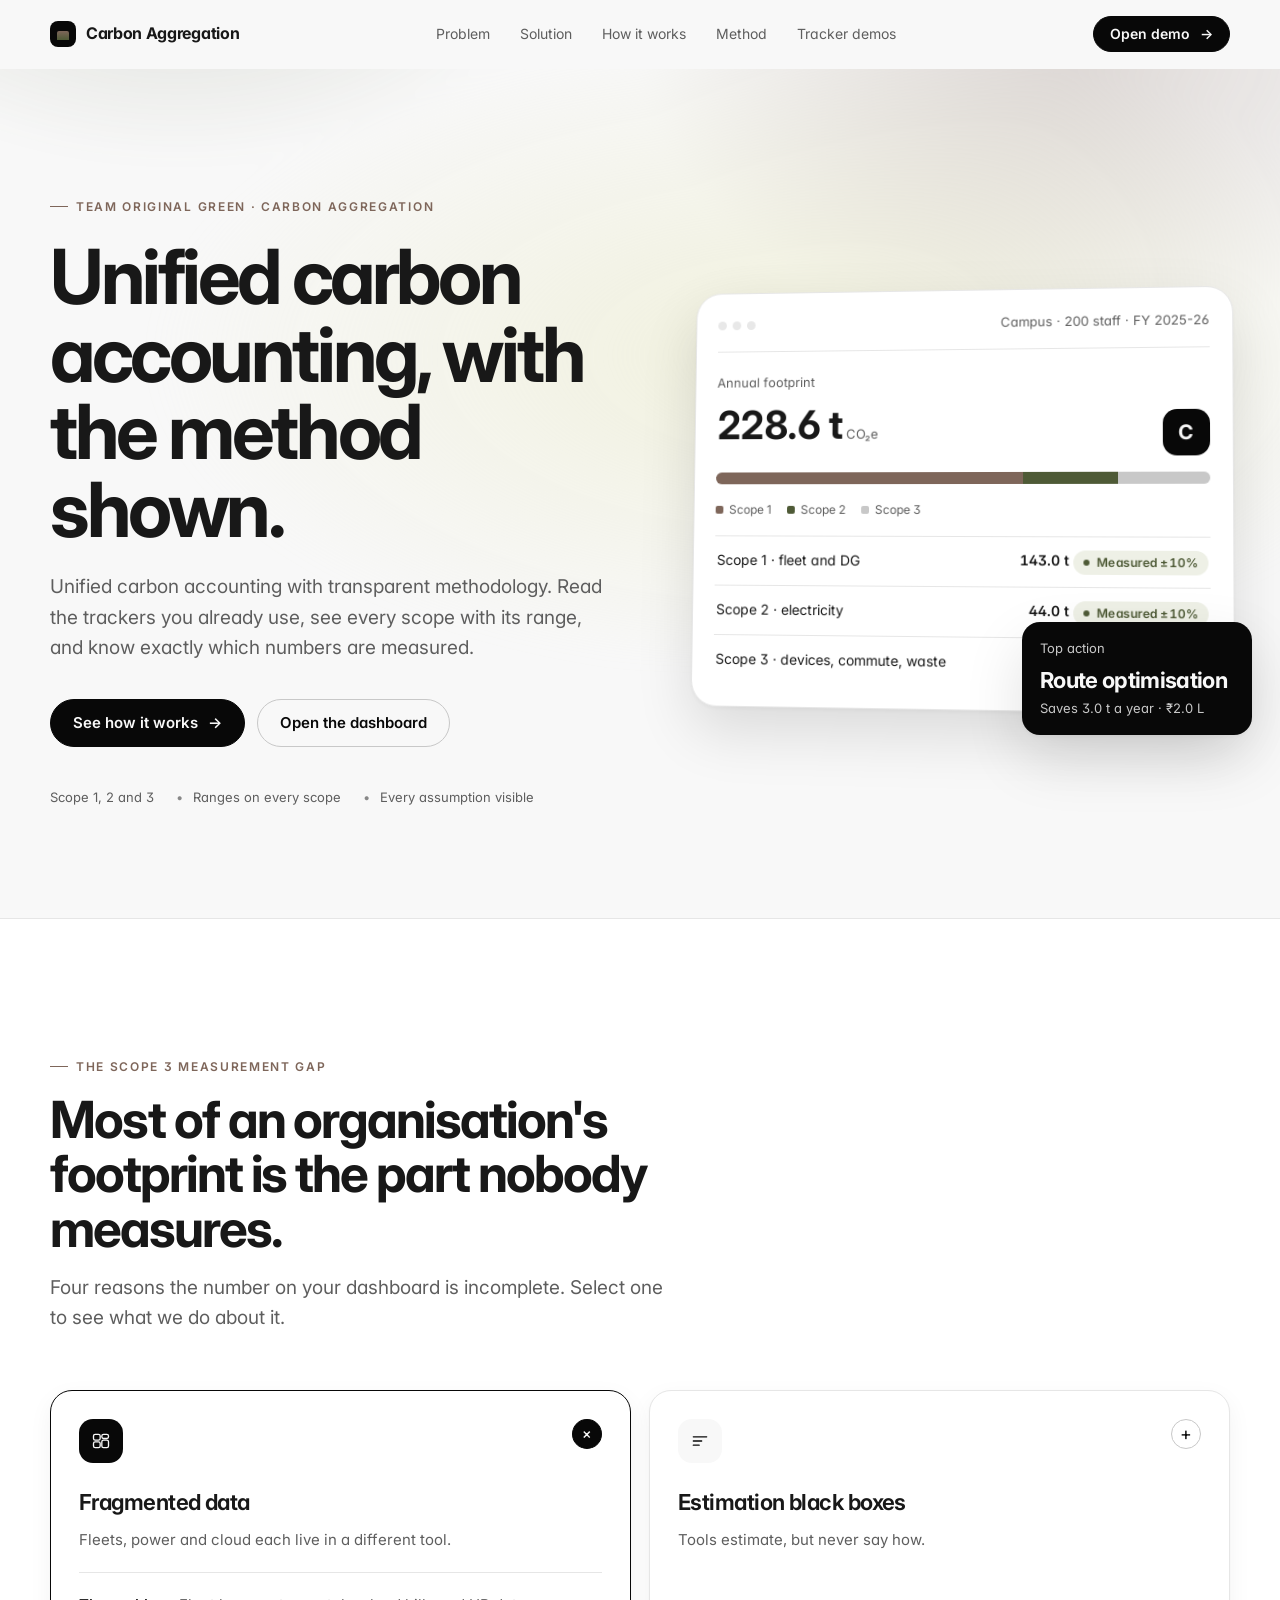
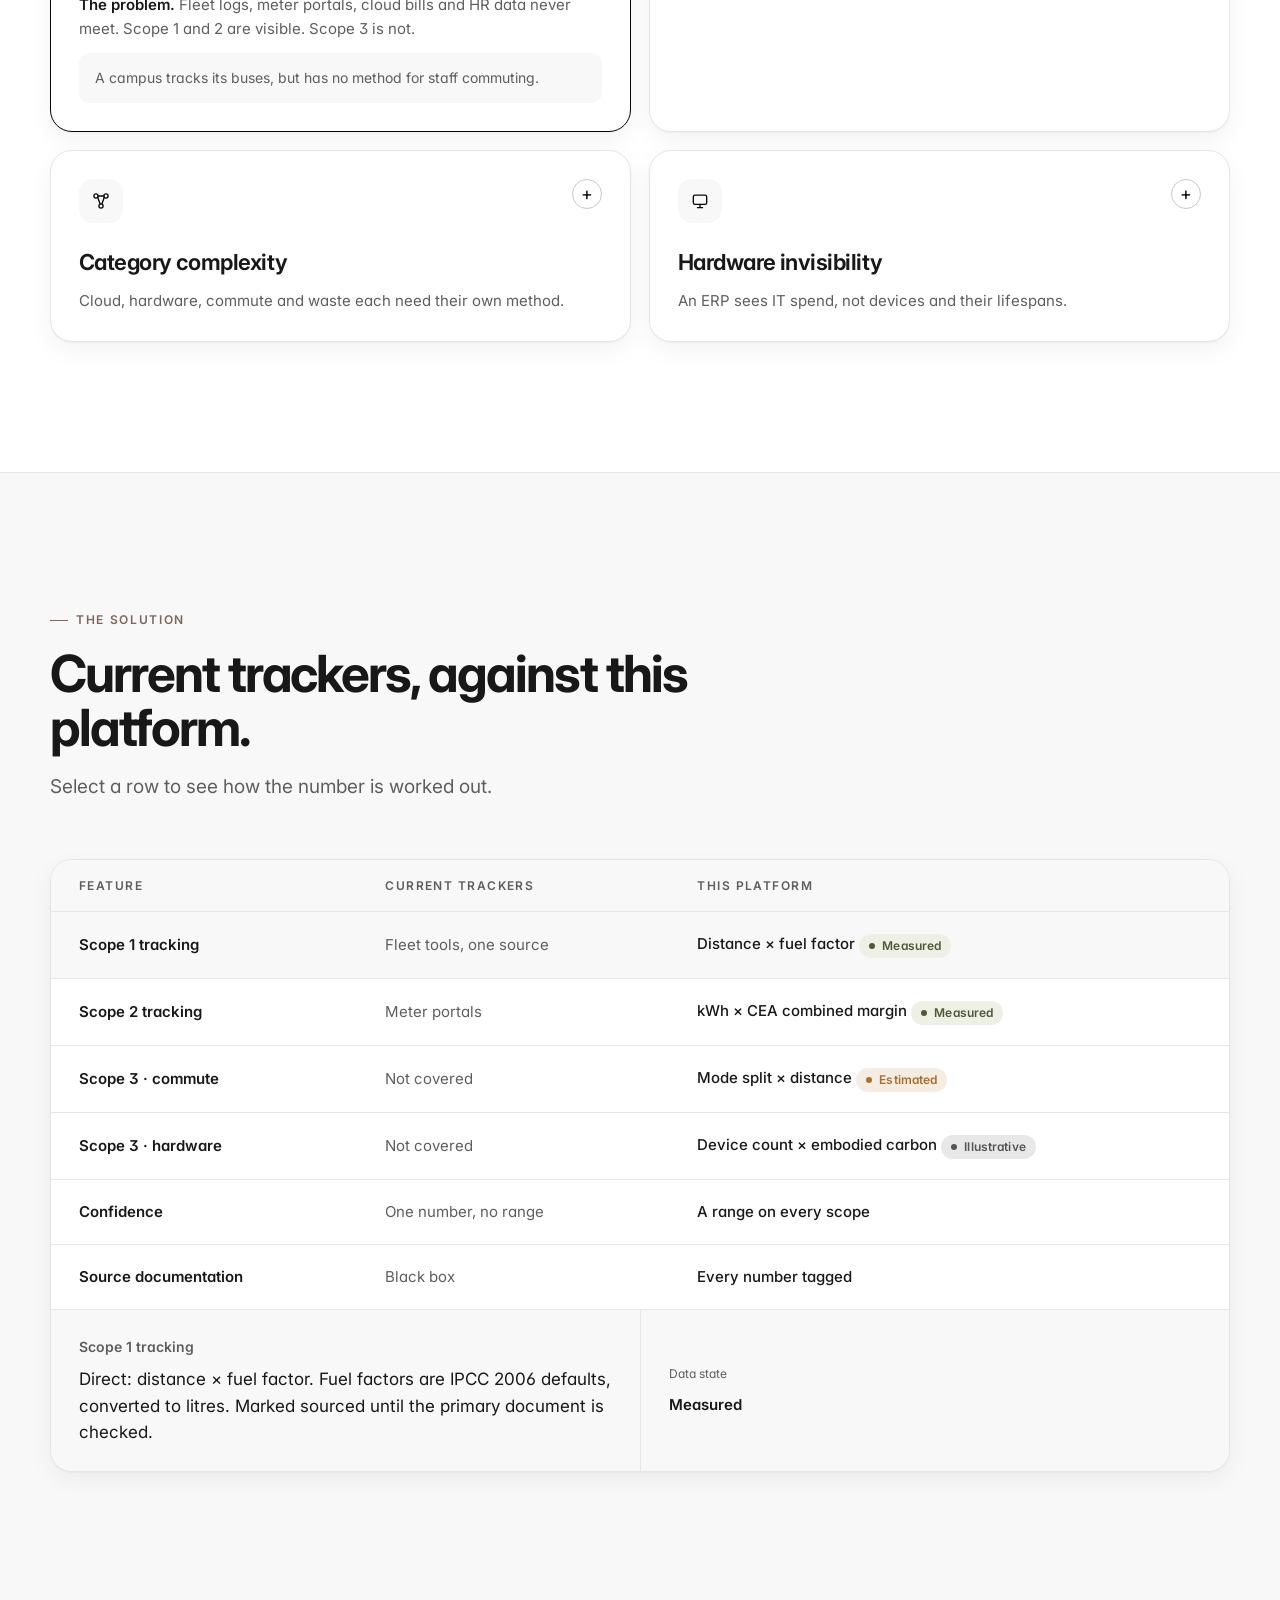
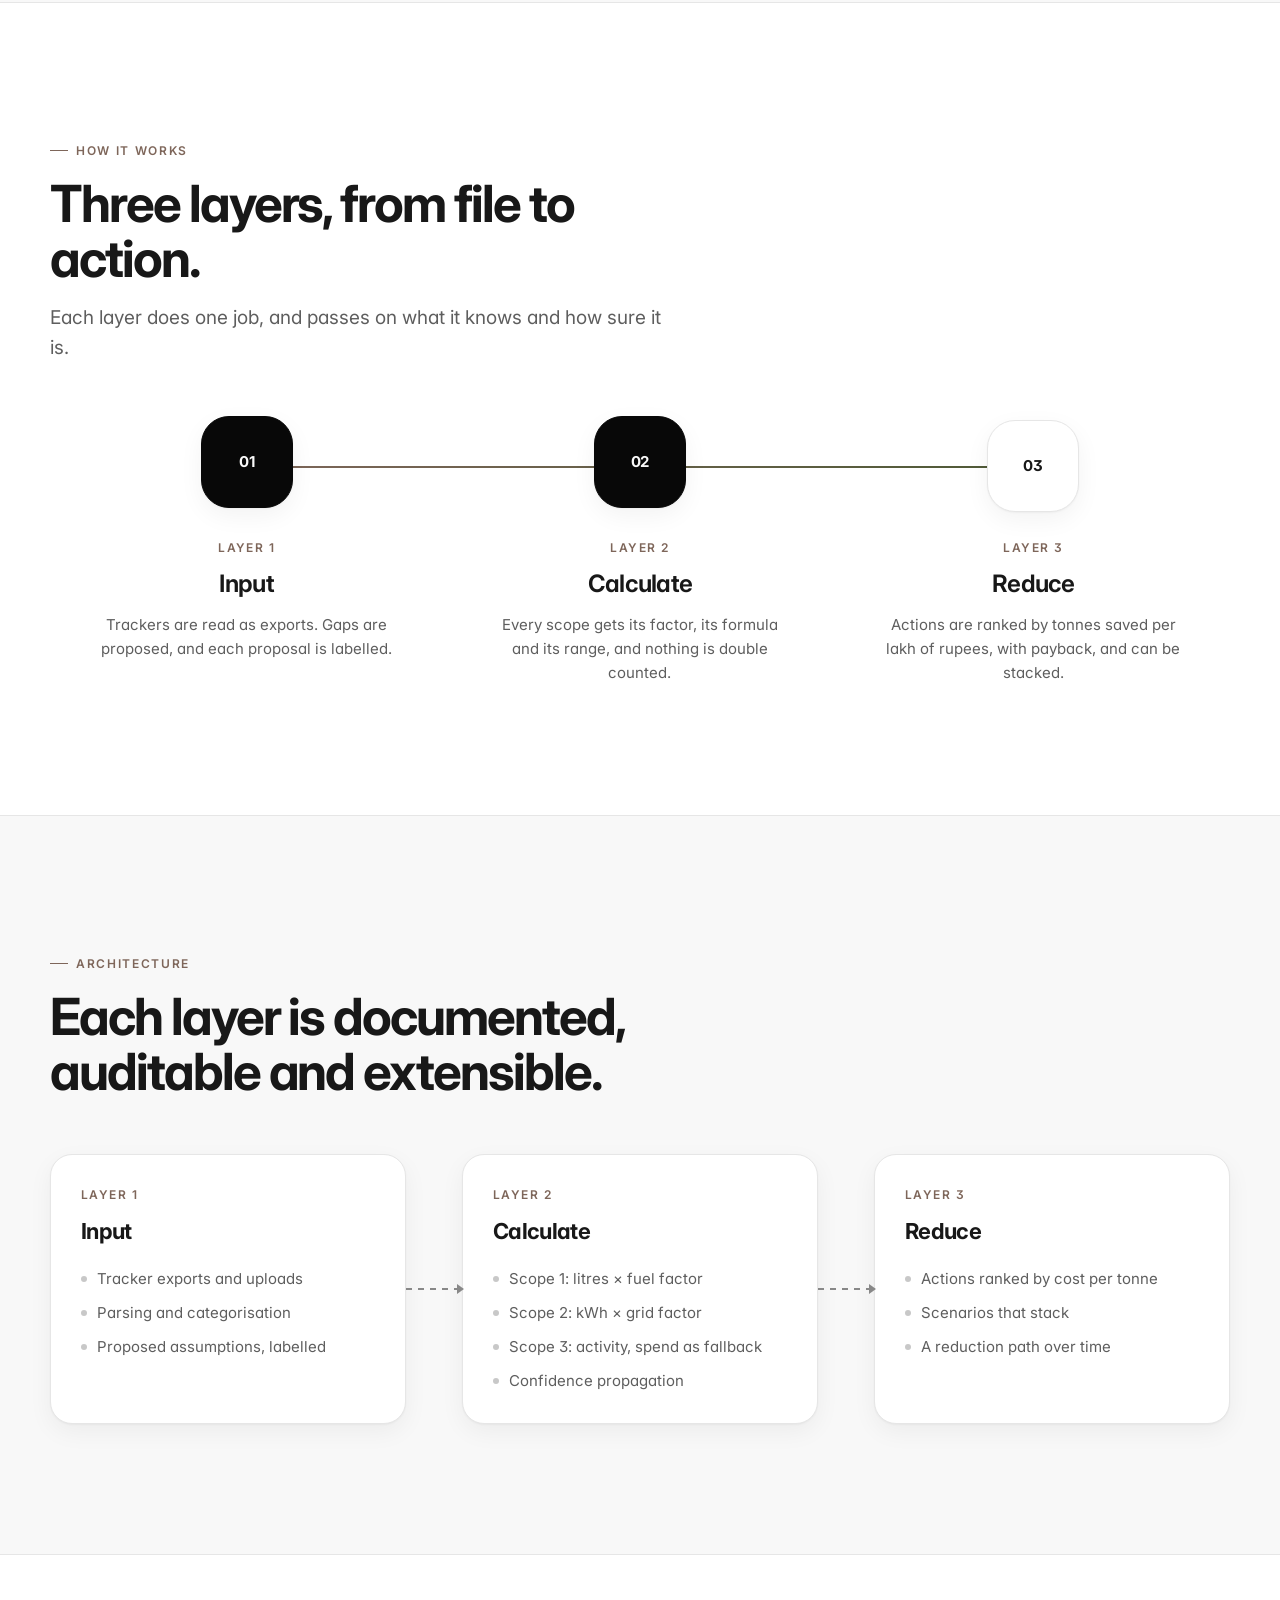
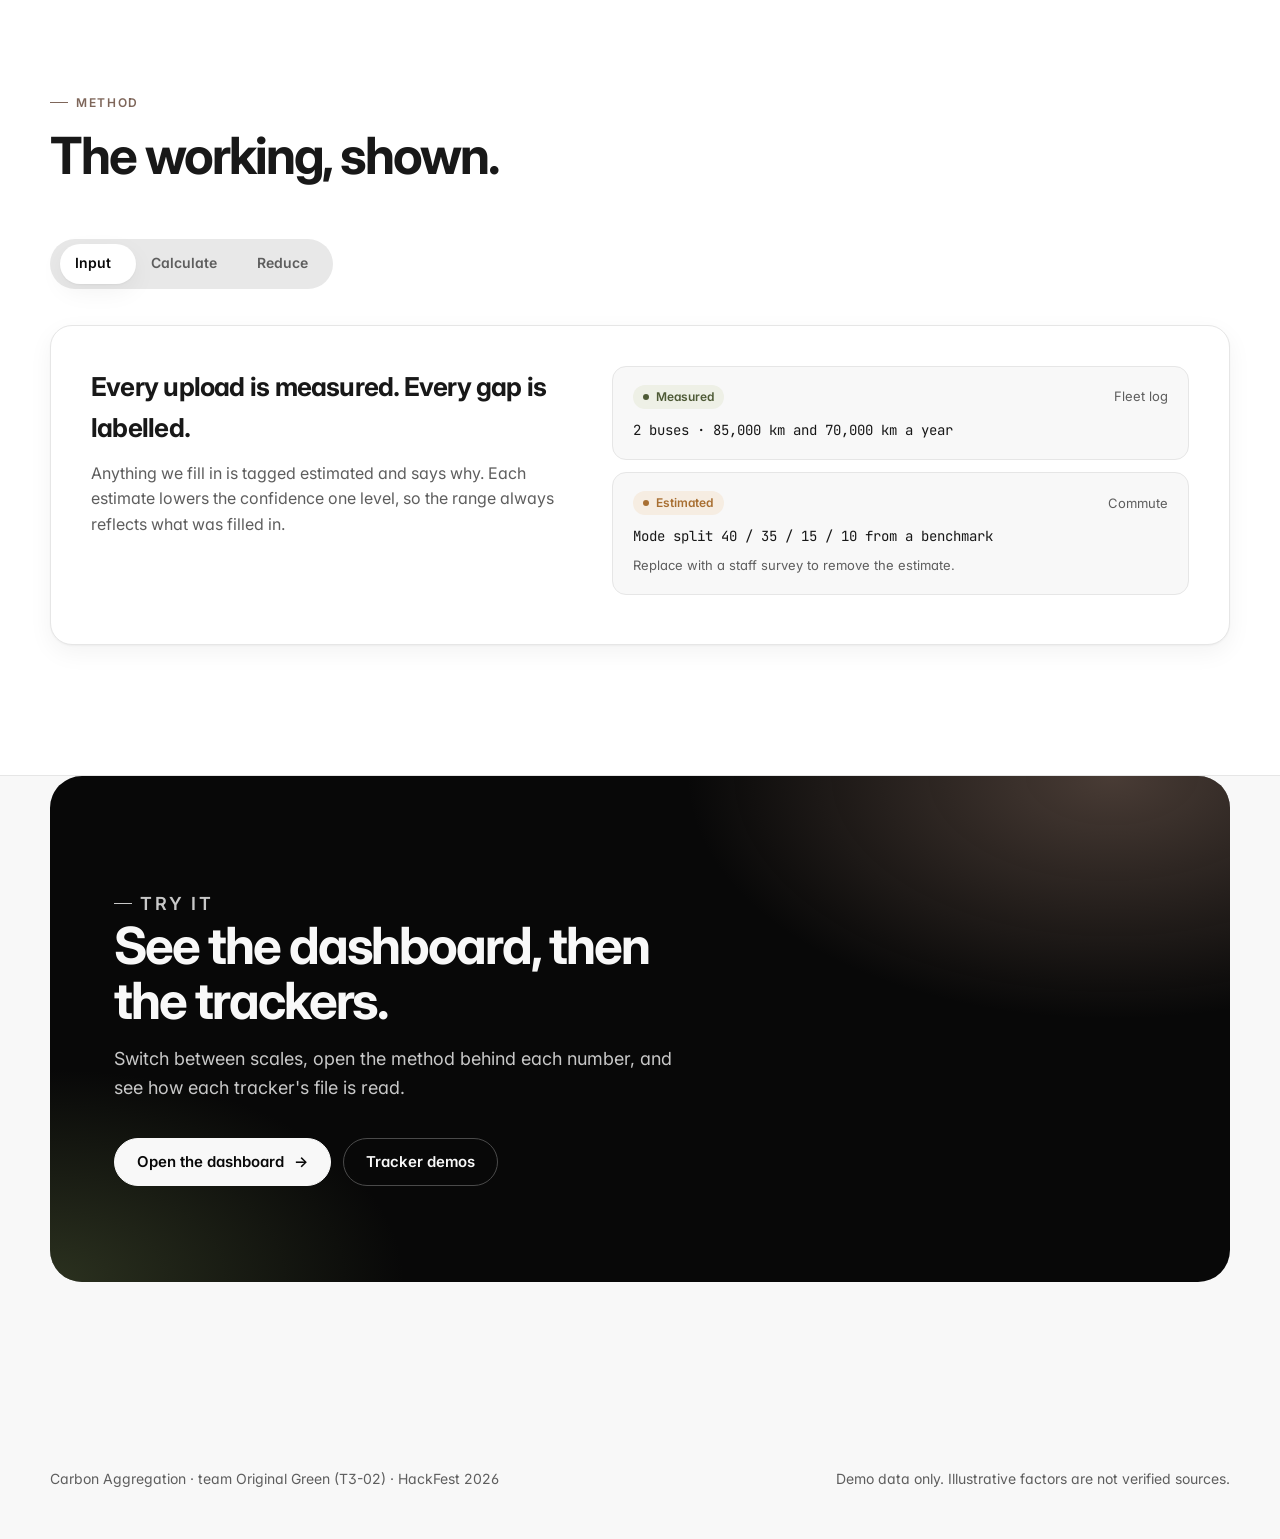
==== frontend/index.html @ 607d66ca "Landing page redesign: Synex palette, Inter, product mockup, interactive cards - Hero with a product" ====
<!doctype html>
<html lang="en">
<head>
  <meta charset="utf-8">
  <meta name="viewport" content="width=device-width, initial-scale=1">
  <title>Carbon Aggregation · Unified carbon accounting</title>
  <meta name="description" content="Unified carbon accounting with transparent methodology. Scope 1, 2 and 3 from the trackers you already use, with confidence ranges and every assumption visible.">
  <script>document.documentElement.classList.add("js");</script>
  <link rel="preconnect" href="https://fonts.googleapis.com">
  <link rel="preconnect" href="https://fonts.gstatic.com" crossorigin>
  <link href="https://fonts.googleapis.com/css2?family=Inter:wght@400;500;600;650;700&family=JetBrains+Mono:wght@400;500&display=swap" rel="stylesheet">
  <link rel="stylesheet" href="assets/home.css">
</head>
<body>
  <div class="progress" id="progress" aria-hidden="true"></div>

  <header class="nav" id="nav">
    <div class="wrap nav-inner">
      <a class="logo" href="#top"><span class="logo-mark" aria-hidden="true"></span>Carbon Aggregation</a>
      <nav class="nav-links" aria-label="Main">
        <a href="#problem">Problem</a>
        <a href="#solution">Solution</a>
        <a href="#flow">How it works</a>
        <a href="#layers">Method</a>
        <a href="tracker-demo/index.html">Tracker demos</a>
      </nav>
      <a class="btn btn-sm" href="dashboard.html#small_scale">Open demo <span class="arrow">→</span></a>
    </div>
  </header>

  <main id="top">
    <!-- 1. Hero -->
    <section class="hero">
      <div class="wrap hero-grid">
        <div>
          <p class="eyebrow reveal">Team Original Green · Carbon Aggregation</p>
          <h1 class="h1 reveal d1">Unified carbon accounting, with the method shown.</h1>
          <p class="lede reveal d2">Unified carbon accounting with transparent methodology. Read the trackers you already use, see every scope with its range, and know exactly which numbers are measured.</p>
          <div class="hero-actions reveal d3">
            <a class="btn" href="#problem">See how it works <span class="arrow">→</span></a>
            <a class="btn btn-ghost" href="dashboard.html#small_scale">Open the dashboard</a>
          </div>
          <div class="hero-meta reveal d3">
            <span>Scope 1, 2 and 3</span><span>Ranges on every scope</span><span>Every assumption visible</span>
          </div>
        </div>

        <div class="reveal d2" style="position:relative">
          <div class="mock" aria-label="Sample footprint summary, demo data">
            <div class="mock-top">
              <div class="mock-dots" aria-hidden="true"><i></i><i></i><i></i></div>
              <span class="mock-title">Campus · 200 staff · FY 2025-26</span>
            </div>
            <div class="mock-body">
              <div class="mock-total">
                <div><span>Annual footprint</span><br><strong>228.6 t</strong> <span>CO₂e</span></div>
                <div class="mock-grade" title="Grade">C</div>
              </div>
              <div class="mock-stack" aria-hidden="true">
                <span class="s1" data-w="63"></span><span class="s2" data-w="19"></span><span class="s3" data-w="18"></span>
              </div>
              <div class="mock-legend">
                <span><i style="background:var(--stone)"></i>Scope 1</span>
                <span><i style="background:var(--moss)"></i>Scope 2</span>
                <span><i style="background:var(--g2)"></i>Scope 3</span>
              </div>
              <div class="mock-rows">
                <div class="mock-row"><span>Scope 1 · fleet and DG</span><span class="amt">143.0 t <span class="badge measured">Measured ±10%</span></span></div>
                <div class="mock-row"><span>Scope 2 · electricity</span><span class="amt">44.0 t <span class="badge measured">Measured ±10%</span></span></div>
                <div class="mock-row"><span>Scope 3 · devices, commute, waste</span><span class="amt">41.7 t <span class="badge illustrative">Illustrative</span></span></div>
              </div>
            </div>
          </div>
          <div class="mock-float" aria-hidden="true">
            <span>Top action</span>
            <strong>Route optimisation</strong>
            <span>Saves 3.0 t a year · ₹2.0 L</span>
          </div>
        </div>
      </div>
    </section>

    <!-- 2. Problem: interactive cards -->
    <section class="section alt" id="problem">
      <div class="wrap">
        <div class="section-head reveal">
          <p class="eyebrow">The Scope 3 measurement gap</p>
          <h2 class="h2">Most of an organisation's footprint is the part nobody measures.</h2>
          <p class="lede">Four reasons the number on your dashboard is incomplete. Select one to see what we do about it.</p>
        </div>

        <div class="problem-grid">
          <article class="p-card reveal" tabindex="0" role="button" aria-expanded="true">
            <div class="p-head">
              <div class="p-ico"><svg viewBox="0 0 24 24"><rect x="3" y="4" width="8" height="7" rx="2"/><rect x="13" y="4" width="8" height="5" rx="2"/><rect x="3" y="13" width="8" height="7" rx="2"/><rect x="13" y="11" width="8" height="9" rx="2"/></svg></div>
              <span class="p-plus" aria-hidden="true">+</span>
            </div>
            <h3 class="p-title">Fragmented data</h3>
            <p class="p-line">Fleets, power and cloud each live in a different tool.</p>
            <div class="p-body"><div class="p-inner"><div>
              <p><strong>The problem.</strong> Fleet logs, meter portals, cloud bills and HR data never meet. Scope 1 and 2 are visible. Scope 3 is not.</p>
              <p class="p-example">A campus tracks its buses, but has no method for staff commuting.</p>
            </div></div></div>
          </article>

          <article class="p-card reveal d1" tabindex="0" role="button" aria-expanded="false">
            <div class="p-head">
              <div class="p-ico"><svg viewBox="0 0 24 24"><path d="M4 7h16M4 12h10M4 17h7"/></svg></div>
              <span class="p-plus" aria-hidden="true">+</span>
            </div>
            <h3 class="p-title">Estimation black boxes</h3>
            <p class="p-line">Tools estimate, but never say how.</p>
            <div class="p-body"><div class="p-inner"><div>
              <p><strong>The problem.</strong> No range, no visible assumption. A number with hidden error looks more certain than it is.</p>
              <p class="p-example">"Estimated from headcount and a mode split. Confidence ±30%. Here is why."</p>
            </div></div></div>
          </article>

          <article class="p-card reveal" tabindex="0" role="button" aria-expanded="false">
            <div class="p-head">
              <div class="p-ico"><svg viewBox="0 0 24 24"><circle cx="6" cy="6" r="2.5"/><circle cx="18" cy="6" r="2.5"/><circle cx="12" cy="18" r="2.5"/><path d="M8 7.5l3 8M16 7.5l-3 8M8.5 6h7"/></svg></div>
              <span class="p-plus" aria-hidden="true">+</span>
            </div>
            <h3 class="p-title">Category complexity</h3>
            <p class="p-line">Cloud, hardware, commute and waste each need their own method.</p>
            <div class="p-body"><div class="p-inner"><div>
              <p><strong>Our approach.</strong> Activity-based where the data exists: instance hours, device counts, kilometres. Spend-based only as a labelled fallback.</p>
            </div></div></div>
          </article>

          <article class="p-card reveal d1" tabindex="0" role="button" aria-expanded="false">
            <div class="p-head">
              <div class="p-ico"><svg viewBox="0 0 24 24"><rect x="4" y="5" width="16" height="11" rx="2"/><path d="M9 20h6M12 16v4"/></svg></div>
              <span class="p-plus" aria-hidden="true">+</span>
            </div>
            <h3 class="p-title">Hardware invisibility</h3>
            <p class="p-line">An ERP sees IT spend, not devices and their lifespans.</p>
            <div class="p-body"><div class="p-inner"><div>
              <p><strong>Our approach.</strong> An asset register, with embodied carbon spread over each device's life. Factors are marked illustrative until a verified source is added.</p>
              <p class="p-example">Public reports show the scale: TCS's FY 2025-26 Scope 3 is 573,872 tCO₂e, and its commuting category alone is 302,962 tCO₂e.</p>
            </div></div></div>
          </article>
        </div>
      </div>
    </section>

    <!-- 3. Solution: comparison table -->
    <section class="section" id="solution">
      <div class="wrap">
        <div class="section-head reveal">
          <p class="eyebrow">The solution</p>
          <h2 class="h2">Current trackers, against this platform.</h2>
          <p class="lede">Select a row to see how the number is worked out.</p>
        </div>
        <div class="table-card reveal">
          <table class="cmp" id="cmp">
            <thead><tr><th>Feature</th><th>Current trackers</th><th>This platform</th></tr></thead>
            <tbody>
              <tr class="active" tabindex="0" data-k="Scope 1" data-m="Direct: distance × fuel factor. Fuel factors are IPCC 2006 defaults, converted to litres. Marked sourced until the primary document is checked." data-s="measured" data-v="Measured">
                <th>Scope 1 tracking</th><td>Fleet tools, one source</td><td class="yes">Distance × fuel factor <span class="badge measured">Measured</span></td></tr>
              <tr tabindex="0" data-k="Scope 2" data-m="Direct: kWh × grid factor. We use the CEA combined margin for FY 2023-24. Companies with renewable contracts report market-based figures, which we cannot calculate yet." data-s="measured" data-v="Measured">
                <th>Scope 2 tracking</th><td>Meter portals</td><td class="yes">kWh × CEA combined margin <span class="badge measured">Measured</span></td></tr>
              <tr tabindex="0" data-k="Scope 3: commute" data-m="Employees × mode split × distance × working days × mode factor. The split is a survey where one exists, otherwise an assumption shown on screen." data-s="estimated" data-v="Estimated">
                <th>Scope 3 · commute</th><td>Not covered</td><td class="yes">Mode split × distance <span class="badge estimated">Estimated</span></td></tr>
              <tr tabindex="0" data-k="Scope 3: hardware" data-m="Device count × embodied carbon per year (lifecycle ÷ lifespan). Illustrative until primary lifecycle sources are added." data-s="illustrative" data-v="Illustrative">
                <th>Scope 3 · hardware</th><td>Not covered</td><td class="yes">Device count × embodied carbon <span class="badge illustrative">Illustrative</span></td></tr>
              <tr tabindex="0" data-k="Confidence" data-m="Each scope carries a range: measured data ±10–15%, partly estimated ±30%, totals only ±40%." data-s="measured" data-v="Range per scope">
                <th>Confidence</th><td>One number, no range</td><td class="yes">A range on every scope</td></tr>
              <tr tabindex="0" data-k="Sources" data-m="Every number is tagged measured, estimated or illustrative, and its source or assumption is shown beside it." data-s="measured" data-v="Tagged">
                <th>Source documentation</th><td>Black box</td><td class="yes">Every number tagged</td></tr>
            </tbody>
          </table>
          <div class="method" aria-live="polite">
            <div class="method-text"><h4 id="m-k">Scope 1 tracking</h4><p id="m-m">Direct: distance × fuel factor. Fuel factors are IPCC 2006 defaults, converted to litres. Marked sourced until the primary document is checked.</p></div>
            <div class="method-side">
              <span class="k">Data state</span><span class="v" id="m-v">Measured</span>
            </div>
          </div>
        </div>
      </div>
    </section>

    <!-- 4. Innovation: three-layer flow -->
    <section class="section alt" id="flow">
      <div class="wrap">
        <div class="section-head reveal">
          <p class="eyebrow">How it works</p>
          <h2 class="h2">Three layers, from file to action.</h2>
          <p class="lede">Each layer does one job, and passes on what it knows and how sure it is.</p>
        </div>
        <div class="flow" id="flow-track">
          <div class="f-step" data-step="0">
            <div class="f-dot"><span>01</span></div>
            <p class="f-num">Layer 1</p>
            <h3 class="f-title">Input</h3>
            <p class="f-desc">Trackers are read as exports. Gaps are proposed, and each proposal is labelled.</p>
          </div>
          <div class="f-step" data-step="1">
            <div class="f-dot"><span>02</span></div>
            <p class="f-num">Layer 2</p>
            <h3 class="f-title">Calculate</h3>
            <p class="f-desc">Every scope gets its factor, its formula and its range, and nothing is double counted.</p>
          </div>
          <div class="f-step" data-step="2">
            <div class="f-dot"><span>03</span></div>
            <p class="f-num">Layer 3</p>
            <h3 class="f-title">Reduce</h3>
            <p class="f-desc">Actions are ranked by tonnes saved per lakh of rupees, with payback, and can be stacked.</p>
          </div>
        </div>
      </div>
    </section>

    <!-- 5. Architecture -->
    <section class="section" id="architecture">
      <div class="wrap">
        <div class="section-head reveal">
          <p class="eyebrow">Architecture</p>
          <h2 class="h2">Each layer is documented, auditable and extensible.</h2>
        </div>
        <div class="arch reveal">
          <div class="arch-box">
            <p class="k">Layer 1</p>
            <h3>Input</h3>
            <ul><li>Tracker exports and uploads</li><li>Parsing and categorisation</li><li>Proposed assumptions, labelled</li></ul>
          </div>
          <div class="arch-link" aria-hidden="true"></div>
          <div class="arch-box">
            <p class="k">Layer 2</p>
            <h3>Calculate</h3>
            <ul><li>Scope 1: litres × fuel factor</li><li>Scope 2: kWh × grid factor</li><li>Scope 3: activity, spend as fallback</li><li>Confidence propagation</li></ul>
          </div>
          <div class="arch-link" aria-hidden="true"></div>
          <div class="arch-box">
            <p class="k">Layer 3</p>
            <h3>Reduce</h3>
            <ul><li>Actions ranked by cost per tonne</li><li>Scenarios that stack</li><li>A reduction path over time</li></ul>
          </div>
        </div>
      </div>
    </section>

    <!-- 6. Layer details -->
    <section class="section alt" id="layers">
      <div class="wrap">
        <div class="section-head reveal">
          <p class="eyebrow">Method</p>
          <h2 class="h2">The working, shown.</h2>
        </div>
        <div class="seg reveal" role="tablist" aria-label="Layers">
          <span class="seg-ind" id="seg-ind"></span>
          <button class="tab" role="tab" aria-selected="true" data-tab="1">Input</button>
          <button class="tab" role="tab" aria-selected="false" data-tab="2">Calculate</button>
          <button class="tab" role="tab" aria-selected="false" data-tab="3">Reduce</button>
        </div>

        <div class="layer-panel" id="layer-1" role="tabpanel">
          <div>
            <h3>Every upload is measured. Every gap is labelled.</h3>
            <p>Anything we fill in is tagged estimated and says why. Each estimate lowers the confidence one level, so the range always reflects what was filled in.</p>
          </div>
          <div class="formulas">
            <div class="fx"><div class="top"><span class="badge measured">Measured</span><span class="muted" style="font-size:13px">Fleet log</span></div><code>2 buses · 85,000 km and 70,000 km a year</code></div>
            <div class="fx"><div class="top"><span class="badge estimated">Estimated</span><span class="muted" style="font-size:13px">Commute</span></div><code>Mode split 40 / 35 / 15 / 10 from a benchmark</code><small>Replace with a staff survey to remove the estimate.</small></div>
          </div>
        </div>

        <div class="layer-panel" id="layer-2" role="tabpanel" hidden>
          <div>
            <h3>Each scope, its formula, its range.</h3>
            <p>Every number traces to a factor and a source status. Illustrative factors are never presented as sourced.</p>
          </div>
          <div class="formulas">
            <div class="fx"><div class="top"><span class="badge measured">Scope 2 · measured</span></div><code>58,100 kWh × 0.757 kg CO₂e/kWh = 44.0 t</code><small>CEA CO₂ baseline, combined margin FY 2023-24. Secondary report; primary to be checked.</small></div>
            <div class="fx"><div class="top"><span class="badge measured">Scope 1 · measured</span></div><code>Diesel: litres × 2.68 kg CO₂e/L</code><small>IPCC 2006 CO₂ defaults, converted per litre.</small></div>
            <div class="fx"><div class="top"><span class="badge illustrative">Scope 3 · illustrative</span></div><code>30 laptops × 30 kg CO₂e a year = 900 kg</code><small>Illustrative factor, not a sourced value.</small></div>
          </div>
        </div>

        <div class="layer-panel" id="layer-3" role="tabpanel" hidden>
          <div>
            <h3>Ranked by what each rupee buys.</h3>
            <p>Savings are ranked by tonnes per lakh of rupees, not raw emissions, so actions a budget can actually afford come first. Stacked actions warn when their savings may overlap.</p>
          </div>
          <div class="formulas">
            <div class="fx"><div class="top"><span class="badge estimated">Ranking</span></div><code>tonnes saved a year ÷ lakh of rupees</code><small>Route optimisation: 3.0 t ÷ ₹2.0 L = 1.50 t per lakh.</small></div>
          </div>
        </div>
      </div>
    </section>

    <section class="section" style="padding-top:0">
      <div class="wrap">
        <div class="cta reveal">
          <p class="eyebrow" style="color:var(--g2)">Try it</p>
          <h2 class="h2">See the dashboard, then the trackers.</h2>
          <p>Switch between scales, open the method behind each number, and see how each tracker's file is read.</p>
          <div class="hero-actions">
            <a class="btn" href="dashboard.html#small_scale">Open the dashboard <span class="arrow">→</span></a>
            <a class="btn btn-ghost" href="tracker-demo/index.html">Tracker demos</a>
          </div>
        </div>
      </div>
    </section>
  </main>

  <footer class="footer">
    <div class="wrap footer-inner">
      <span>Carbon Aggregation · team Original Green (T3-02) · HackFest 2026</span>
      <span>Demo data only. Illustrative factors are not verified sources.</span>
    </div>
  </footer>

  <script src="assets/home.js"></script>
</body>
</html>
---- frontend/assets/home.css ----
/* Landing page. Synex palette, Inter type, generous spacing, restrained motion. */
:root {
  --ink: #080808;
  --ink-2: #181818;
  --paper: #f8f8f8;
  --white: #ffffff;
  --g1: #e8e8e8;
  --g2: #c8c8c8;
  --g3: #888888;
  --text: #181818;
  --muted: #5e5e5e;
  --line: #e6e6e6;
  --stone: #7e665a;
  --moss: #4e5a36;
  --ochre: #a86f32;
  --cream: #eaeac6;
  --alert: #ea427e;
  --r-lg: 22px;
  --r-md: 14px;
  --r-sm: 10px;
  --shadow-1: 0 1px 2px rgba(8, 8, 8, 0.04), 0 8px 24px rgba(8, 8, 8, 0.05);
  --shadow-2: 0 2px 4px rgba(8, 8, 8, 0.04), 0 24px 60px rgba(8, 8, 8, 0.12);
  --ease: cubic-bezier(0.22, 0.61, 0.36, 1);
}

* { box-sizing: border-box; }
html { scroll-behavior: smooth; -webkit-font-smoothing: antialiased; }
body {
  margin: 0;
  background: var(--paper);
  color: var(--text);
  font-family: Inter, ui-sans-serif, system-ui, -apple-system, "Segoe UI", sans-serif;
  font-size: 16px;
  line-height: 1.6;
  font-feature-settings: "cv11", "ss01";
  overflow-x: hidden;
}
h1, h2, h3, h4, p, ul { margin: 0; }
a { color: inherit; }
button { font: inherit; }
.wrap { width: min(1180px, 100% - 48px); margin-inline: auto; }
.muted { color: var(--muted); }

/* Type scale */
.eyebrow { display: inline-flex; align-items: center; gap: 8px; font-size: 12px; font-weight: 600; letter-spacing: 0.14em; text-transform: uppercase; color: var(--stone); }
.eyebrow::before { content: ""; width: 18px; height: 1px; background: currentColor; }
.h1 { font-size: clamp(44px, 6vw, 76px); line-height: 1.02; letter-spacing: -0.045em; font-weight: 700; }
.h2 { font-size: clamp(32px, 4vw, 52px); line-height: 1.06; letter-spacing: -0.04em; font-weight: 700; }
.h3 { font-size: 20px; line-height: 1.3; letter-spacing: -0.02em; font-weight: 650; }
.lede { font-size: 19px; color: var(--muted); max-width: 52ch; }
.section-head { max-width: 680px; margin-bottom: 56px; }
.section-head .h2 { margin-top: 16px; }
.section-head .lede { margin-top: 18px; }

/* Buttons and badges */
.btn {
  display: inline-flex; align-items: center; gap: 10px; height: 48px; padding: 0 22px;
  border-radius: 999px; border: 1px solid var(--ink); background: var(--ink); color: var(--paper);
  font-size: 15px; font-weight: 600; text-decoration: none; cursor: pointer;
  transition: transform 0.25s var(--ease), background 0.25s, color 0.25s, box-shadow 0.25s;
}
.btn:hover { transform: translateY(-1px); box-shadow: 0 10px 24px rgba(8, 8, 8, 0.18); }
.btn:active { transform: translateY(0); }
.btn .arrow { transition: transform 0.25s var(--ease); }
.btn:hover .arrow { transform: translateX(3px); }
.btn-ghost { background: transparent; color: var(--ink); border-color: var(--g2); }
.btn-ghost:hover { border-color: var(--ink); background: var(--white); box-shadow: none; }
.btn-sm { height: 36px; padding: 0 16px; font-size: 14px; }
.btn:focus-visible, .tab:focus-visible, .card-btn:focus-visible, tr:focus-visible { outline: 2px solid var(--stone); outline-offset: 3px; }

.badge { display: inline-flex; align-items: center; gap: 7px; height: 24px; padding: 0 10px; border-radius: 999px; font-size: 12px; font-weight: 600; letter-spacing: 0.01em; white-space: nowrap; }
.badge::before { content: ""; width: 6px; height: 6px; border-radius: 50%; background: currentColor; }
.badge.measured { background: #eef0e6; color: var(--moss); }
.badge.estimated { background: #f6ede2; color: var(--ochre); }
.badge.illustrative { background: var(--g1); color: #555; }

/* Nav */
.nav { position: sticky; top: 0; z-index: 50; background: rgba(248, 248, 248, 0.82); backdrop-filter: saturate(180%) blur(14px); -webkit-backdrop-filter: saturate(180%) blur(14px); border-bottom: 1px solid transparent; transition: border-color 0.3s, background 0.3s; }
.nav.scrolled { border-bottom-color: var(--line); background: rgba(248, 248, 248, 0.94); }
.nav-inner { height: 68px; display: flex; align-items: center; justify-content: space-between; gap: 24px; }
.logo { display: inline-flex; align-items: center; gap: 10px; font-size: 16px; font-weight: 700; letter-spacing: -0.02em; text-decoration: none; }
.logo-mark { width: 26px; height: 26px; border-radius: 8px; background: var(--ink); position: relative; }
.logo-mark::after { content: ""; position: absolute; left: 7px; right: 7px; bottom: 7px; height: 9px; background: linear-gradient(var(--stone), var(--moss)); border-radius: 2px 2px 0 0; }
.nav-links { display: flex; gap: 30px; font-size: 14px; color: var(--muted); }
.nav-links a { text-decoration: none; transition: color 0.2s; }
.nav-links a:hover { color: var(--ink); }
.progress { position: fixed; top: 0; left: 0; height: 2px; width: 0; background: var(--ink); z-index: 60; }

/* Hero */
.hero { position: relative; padding: 120px 0 110px; overflow: hidden; isolation: isolate; }
.hero::before {
  content: ""; position: absolute; inset: -20% -10% auto -10%; height: 760px; z-index: -1;
  background:
    radial-gradient(40% 55% at 78% 20%, rgba(126, 102, 90, 0.22), transparent 70%),
    radial-gradient(38% 50% at 20% 0%, rgba(78, 90, 54, 0.20), transparent 70%),
    radial-gradient(60% 60% at 60% 60%, rgba(234, 234, 198, 0.55), transparent 70%);
  filter: blur(10px);
}
.hero-grid { display: grid; grid-template-columns: 1.02fr 0.98fr; gap: 72px; align-items: center; }
.hero h1 { margin-top: 22px; }
.hero .lede { margin-top: 24px; }
.hero-actions { display: flex; gap: 12px; margin-top: 36px; flex-wrap: wrap; }
.hero-meta { display: flex; gap: 22px; margin-top: 40px; font-size: 13px; color: var(--muted); flex-wrap: wrap; }
.hero-meta span::before { content: "•"; margin-right: 10px; color: var(--g3); }
.hero-meta span:first-child::before { content: none; }

/* Product mockup in the hero */
.mock { position: relative; background: var(--white); border: 1px solid var(--line); border-radius: 26px; box-shadow: var(--shadow-2); padding: 22px; transform: perspective(1400px) rotateY(-6deg) rotateX(3deg); transition: transform 0.8s var(--ease); }
.mock:hover { transform: perspective(1400px) rotateY(-2deg) rotateX(1deg); }
.mock-top { display: flex; align-items: center; justify-content: space-between; padding-bottom: 16px; border-bottom: 1px solid var(--line); }
.mock-dots { display: flex; gap: 6px; }
.mock-dots i { width: 9px; height: 9px; border-radius: 50%; background: var(--g1); }
.mock-title { font-size: 13px; color: var(--muted); }
.mock-body { display: grid; gap: 16px; padding-top: 18px; }
.mock-total { display: flex; justify-content: space-between; align-items: flex-end; }
.mock-total strong { font-size: 40px; letter-spacing: -0.04em; font-weight: 700; font-variant-numeric: tabular-nums; }
.mock-total span { font-size: 13px; color: var(--muted); }
.mock-grade { width: 46px; height: 46px; border-radius: 14px; background: var(--ink); color: var(--paper); display: grid; place-items: center; font-weight: 700; font-size: 20px; }
.mock-stack { display: flex; height: 12px; border-radius: 999px; overflow: hidden; background: var(--g1); }
.mock-stack span { display: block; height: 100%; width: 0; transition: width 1.4s var(--ease); }
.mock-stack .s1 { background: var(--stone); }
.mock-stack .s2 { background: var(--moss); }
.mock-stack .s3 { background: var(--g2); }
.mock-legend { display: flex; gap: 16px; font-size: 12px; color: var(--muted); flex-wrap: wrap; }
.mock-legend i { display: inline-block; width: 8px; height: 8px; border-radius: 2px; margin-right: 6px; }
.mock-rows { display: grid; gap: 0; border-top: 1px solid var(--line); }
.mock-row { display: flex; justify-content: space-between; align-items: center; padding: 12px 2px; border-bottom: 1px solid var(--line); font-size: 14px; }
.mock-row:last-child { border-bottom: 0; }
.mock-row .amt { font-variant-numeric: tabular-nums; font-weight: 600; }
.mock-float { position: absolute; right: -22px; bottom: -26px; background: var(--ink); color: var(--paper); border-radius: 18px; padding: 16px 18px; box-shadow: var(--shadow-2); font-size: 13px; width: 230px; animation: float 6s ease-in-out infinite; }
.mock-float strong { display: block; font-size: 22px; letter-spacing: -0.03em; margin-top: 4px; }
.mock-float span { color: var(--g2); }
@keyframes float { 0%, 100% { transform: translateY(0); } 50% { transform: translateY(-8px); } }

/* Sections */
.section { padding: 130px 0; }
.section.alt { background: var(--white); border-block: 1px solid var(--line); }

/* 1. Problem: interactive cards */
.problem-grid { display: grid; grid-template-columns: repeat(2, 1fr); gap: 18px; }
.p-card { background: var(--white); border: 1px solid var(--line); border-radius: var(--r-lg); padding: 28px; box-shadow: var(--shadow-1); transition: transform 0.4s var(--ease), box-shadow 0.4s, border-color 0.3s; cursor: pointer; }
.p-card:hover { transform: translateY(-3px); box-shadow: var(--shadow-2); }
.p-card[aria-expanded="true"] { border-color: var(--ink); }
.p-head { display: flex; align-items: flex-start; justify-content: space-between; gap: 18px; }
.p-ico { width: 44px; height: 44px; border-radius: 14px; background: var(--paper); display: grid; place-items: center; flex: none; transition: background 0.3s; }
.p-card[aria-expanded="true"] .p-ico { background: var(--ink); }
.p-ico svg { width: 20px; height: 20px; stroke: var(--ink); fill: none; stroke-width: 1.6; stroke-linecap: round; stroke-linejoin: round; transition: stroke 0.3s; }
.p-card[aria-expanded="true"] .p-ico svg { stroke: var(--paper); }
.p-plus { width: 30px; height: 30px; border-radius: 50%; border: 1px solid var(--g2); display: grid; place-items: center; transition: transform 0.4s var(--ease), background 0.3s; color: var(--ink); font-size: 18px; line-height: 1; flex: none; }
.p-card[aria-expanded="true"] .p-plus { transform: rotate(45deg); background: var(--ink); color: var(--paper); border-color: var(--ink); }
.p-title { margin-top: 22px; font-size: 22px; font-weight: 650; letter-spacing: -0.025em; }
.p-line { margin-top: 8px; color: var(--muted); font-size: 15px; }
.p-body { display: grid; grid-template-rows: 0fr; transition: grid-template-rows 0.5s var(--ease); }
.p-card[aria-expanded="true"] .p-body { grid-template-rows: 1fr; }
.p-inner { overflow: hidden; }
.p-inner > div { padding-top: 20px; margin-top: 20px; border-top: 1px solid var(--line); color: var(--muted); font-size: 15px; display: grid; gap: 12px; }
.p-inner strong { color: var(--text); font-weight: 600; }
.p-example { background: var(--paper); border-radius: var(--r-sm); padding: 14px 16px; font-size: 14px; }

/* 2. Solution table */
.table-card { background: var(--white); border: 1px solid var(--line); border-radius: var(--r-lg); overflow: hidden; box-shadow: var(--shadow-1); }
.cmp { width: 100%; border-collapse: collapse; font-size: 15px; }
.cmp th, .cmp td { text-align: left; padding: 20px 28px; border-bottom: 1px solid var(--line); vertical-align: middle; }
.cmp thead th { font-size: 12px; font-weight: 600; text-transform: uppercase; letter-spacing: 0.12em; color: var(--muted); background: var(--paper); padding-block: 16px; }
.cmp tbody th { font-weight: 600; width: 26%; color: var(--text); }
.cmp td { color: var(--muted); }
.cmp tbody tr { cursor: pointer; transition: background 0.25s; }
.cmp tbody tr:hover, .cmp tbody tr.active { background: var(--paper); }
.cmp tbody tr:last-child th, .cmp tbody tr:last-child td { border-bottom: 0; }
.cmp .yes { color: var(--text); font-weight: 500; }
.method { display: grid; grid-template-columns: 1fr 1fr; border-top: 1px solid var(--line); background: var(--paper); }
.method-text { padding: 26px 28px; }
.method-text h4 { font-size: 14px; color: var(--muted); font-weight: 600; margin-bottom: 8px; }
.method-text p { font-size: 17px; color: var(--text); line-height: 1.55; }
.method-side { padding: 26px 28px; border-left: 1px solid var(--line); display: flex; flex-direction: column; justify-content: center; gap: 10px; }
.method-side .k { font-size: 12px; color: var(--muted); }
.method-side .v { font-size: 15px; font-weight: 600; }

/* 3. Innovation flow */
.flow { position: relative; display: grid; grid-template-columns: 1fr 1fr 1fr; gap: 0; align-items: stretch; }
.flow::before { content: ""; position: absolute; top: 46px; left: 16.6%; right: 16.6%; height: 2px; background: var(--g1); z-index: 0; }
.flow::after { content: ""; position: absolute; top: 46px; left: 16.6%; height: 2px; width: 0; background: linear-gradient(90deg, var(--stone), var(--moss)); z-index: 1; transition: width 1.6s var(--ease); }
.flow.in::after { width: 66.8%; }
.f-step { position: relative; z-index: 2; padding: 0 28px; text-align: center; }
.f-dot { width: 92px; height: 92px; margin: 0 auto; border-radius: 28px; background: var(--white); border: 1px solid var(--line); display: grid; place-items: center; box-shadow: var(--shadow-1); transition: transform 0.5s var(--ease), background 0.5s, border-color 0.5s; }
.f-dot span { font-size: 15px; font-weight: 700; letter-spacing: -0.01em; }
.f-step.lit .f-dot { background: var(--ink); color: var(--paper); border-color: var(--ink); transform: translateY(-4px); }
.f-num { margin-top: 26px; font-size: 12px; color: var(--stone); font-weight: 600; letter-spacing: 0.12em; text-transform: uppercase; }
.f-title { margin-top: 8px; font-size: 24px; font-weight: 650; letter-spacing: -0.03em; }
.f-desc { margin: 10px auto 0; max-width: 300px; color: var(--muted); font-size: 15px; }

/* 4. Architecture */
.arch { display: grid; grid-template-columns: 1fr 56px 1fr 56px 1fr; align-items: stretch; }
.arch-box { background: var(--white); border: 1px solid var(--line); border-radius: var(--r-lg); padding: 30px; box-shadow: var(--shadow-1); transition: transform 0.4s var(--ease), box-shadow 0.4s; }
.arch-box:hover { transform: translateY(-4px); box-shadow: var(--shadow-2); }
.arch-box .k { font-size: 12px; color: var(--stone); font-weight: 600; letter-spacing: 0.12em; text-transform: uppercase; }
.arch-box h3 { margin-top: 10px; font-size: 22px; letter-spacing: -0.03em; }
.arch-box ul { list-style: none; padding: 0; margin-top: 18px; display: grid; gap: 10px; color: var(--muted); font-size: 15px; }
.arch-box li { display: flex; gap: 10px; align-items: flex-start; }
.arch-box li::before { content: ""; width: 6px; height: 6px; border-radius: 50%; background: var(--g2); margin-top: 9px; flex: none; }
.arch-link { align-self: center; height: 2px; background: repeating-linear-gradient(90deg, var(--g3) 0 6px, transparent 6px 12px); position: relative; }
.arch-link::after { content: ""; position: absolute; right: -2px; top: -4px; border-left: 7px solid var(--g3); border-top: 5px solid transparent; border-bottom: 5px solid transparent; }

/* 5. Layer details: sliding tabs */
.seg { position: relative; display: inline-flex; padding: 5px; background: var(--g1); border-radius: 999px; gap: 0; }
.seg-ind { position: absolute; top: 5px; bottom: 5px; left: 5px; width: 0; background: var(--white); border-radius: 999px; box-shadow: var(--shadow-1); transition: transform 0.5s var(--ease), width 0.5s var(--ease); }
.tab { position: relative; z-index: 1; border: 0; background: transparent; height: 40px; padding: 0 20px; border-radius: 999px; color: var(--muted); font-size: 14px; font-weight: 600; cursor: pointer; transition: color 0.3s; }
.tab[aria-selected="true"] { color: var(--ink); }
.layer-panel { margin-top: 36px; background: var(--white); border: 1px solid var(--line); border-radius: var(--r-lg); padding: 40px; box-shadow: var(--shadow-1); display: grid; grid-template-columns: 0.9fr 1.1fr; gap: 48px; align-items: start; min-height: 320px; }
.layer-panel[hidden] { display: none; }
.layer-panel.anim { animation: rise 0.6s var(--ease); }
@keyframes rise { from { opacity: 0; transform: translateY(12px); } to { opacity: 1; transform: none; } }
.layer-panel h3 { font-size: 26px; letter-spacing: -0.03em; }
.layer-panel > div > p { margin-top: 12px; color: var(--muted); }
.formulas { display: grid; gap: 12px; }
.fx { background: var(--paper); border: 1px solid var(--line); border-radius: var(--r-md); padding: 18px 20px; }
.fx .top { display: flex; justify-content: space-between; align-items: center; gap: 12px; }
.fx code { display: block; margin-top: 10px; font-family: "JetBrains Mono", ui-monospace, Menlo, Consolas, monospace; font-size: 14px; color: var(--text); overflow-x: auto; }
.fx small { display: block; margin-top: 8px; color: var(--muted); font-size: 13px; }

/* CTA */
.cta { background: var(--ink); color: var(--paper); border-radius: 32px; padding: 96px 64px; position: relative; overflow: hidden; isolation: isolate; }
.cta::before { content: ""; position: absolute; inset: 0; z-index: -1; background: radial-gradient(60% 80% at 90% 0%, rgba(126, 102, 90, 0.55), transparent 60%), radial-gradient(50% 70% at 0% 100%, rgba(78, 90, 54, 0.5), transparent 60%); }
.cta .h2 { color: var(--paper); max-width: 18ch; }
.cta p { color: var(--g2); font-size: 18px; margin-top: 18px; max-width: 52ch; }
.cta .hero-actions { margin-top: 36px; }
.cta .btn { background: var(--paper); color: var(--ink); border-color: var(--paper); }
.cta .btn-ghost { background: transparent; color: var(--paper); border-color: #4a4a4a; }
.cta .btn-ghost:hover { border-color: var(--paper); background: transparent; }

/* Footer */
.footer { padding: 56px 0 48px; color: var(--muted); font-size: 14px; }
.footer-inner { display: flex; justify-content: space-between; gap: 24px; flex-wrap: wrap; align-items: center; }
.footer a { text-decoration: none; }
.footer a:hover { color: var(--ink); }

/* Reveal */
.reveal { opacity: 0; transform: translateY(24px); transition: opacity 0.9s var(--ease), transform 0.9s var(--ease); }
.reveal.in { opacity: 1; transform: none; }
.d1 { transition-delay: 0.1s; }
.d2 { transition-delay: 0.2s; }
.d3 { transition-delay: 0.3s; }
.js .hero .reveal { opacity: 0; }
.js .hero .reveal.in { opacity: 1; transform: none; }

@media (max-width: 960px) {
  .hero-grid, .problem-grid, .layer-panel { grid-template-columns: 1fr; }
  .flow { grid-template-columns: 1fr; gap: 40px; }
  .flow::before, .flow::after { display: none; }
  .arch { grid-template-columns: 1fr; gap: 16px; }
  .arch-link { display: none; }
  .nav-links { display: none; }
  .mock { transform: none; }
  .mock-float { display: none; }
  .method { grid-template-columns: 1fr; }
  .method-side { border-left: 0; border-top: 1px solid var(--line); }
  .cta { padding: 64px 28px; }
  .cmp th, .cmp td { padding: 16px 16px; }
  .section { padding: 96px 0; }
}
@media (prefers-reduced-motion: reduce) {
  html { scroll-behavior: auto; }
  *, *::before, *::after { animation: none !important; transition: none !important; }
  .reveal { opacity: 1; transform: none; }
}
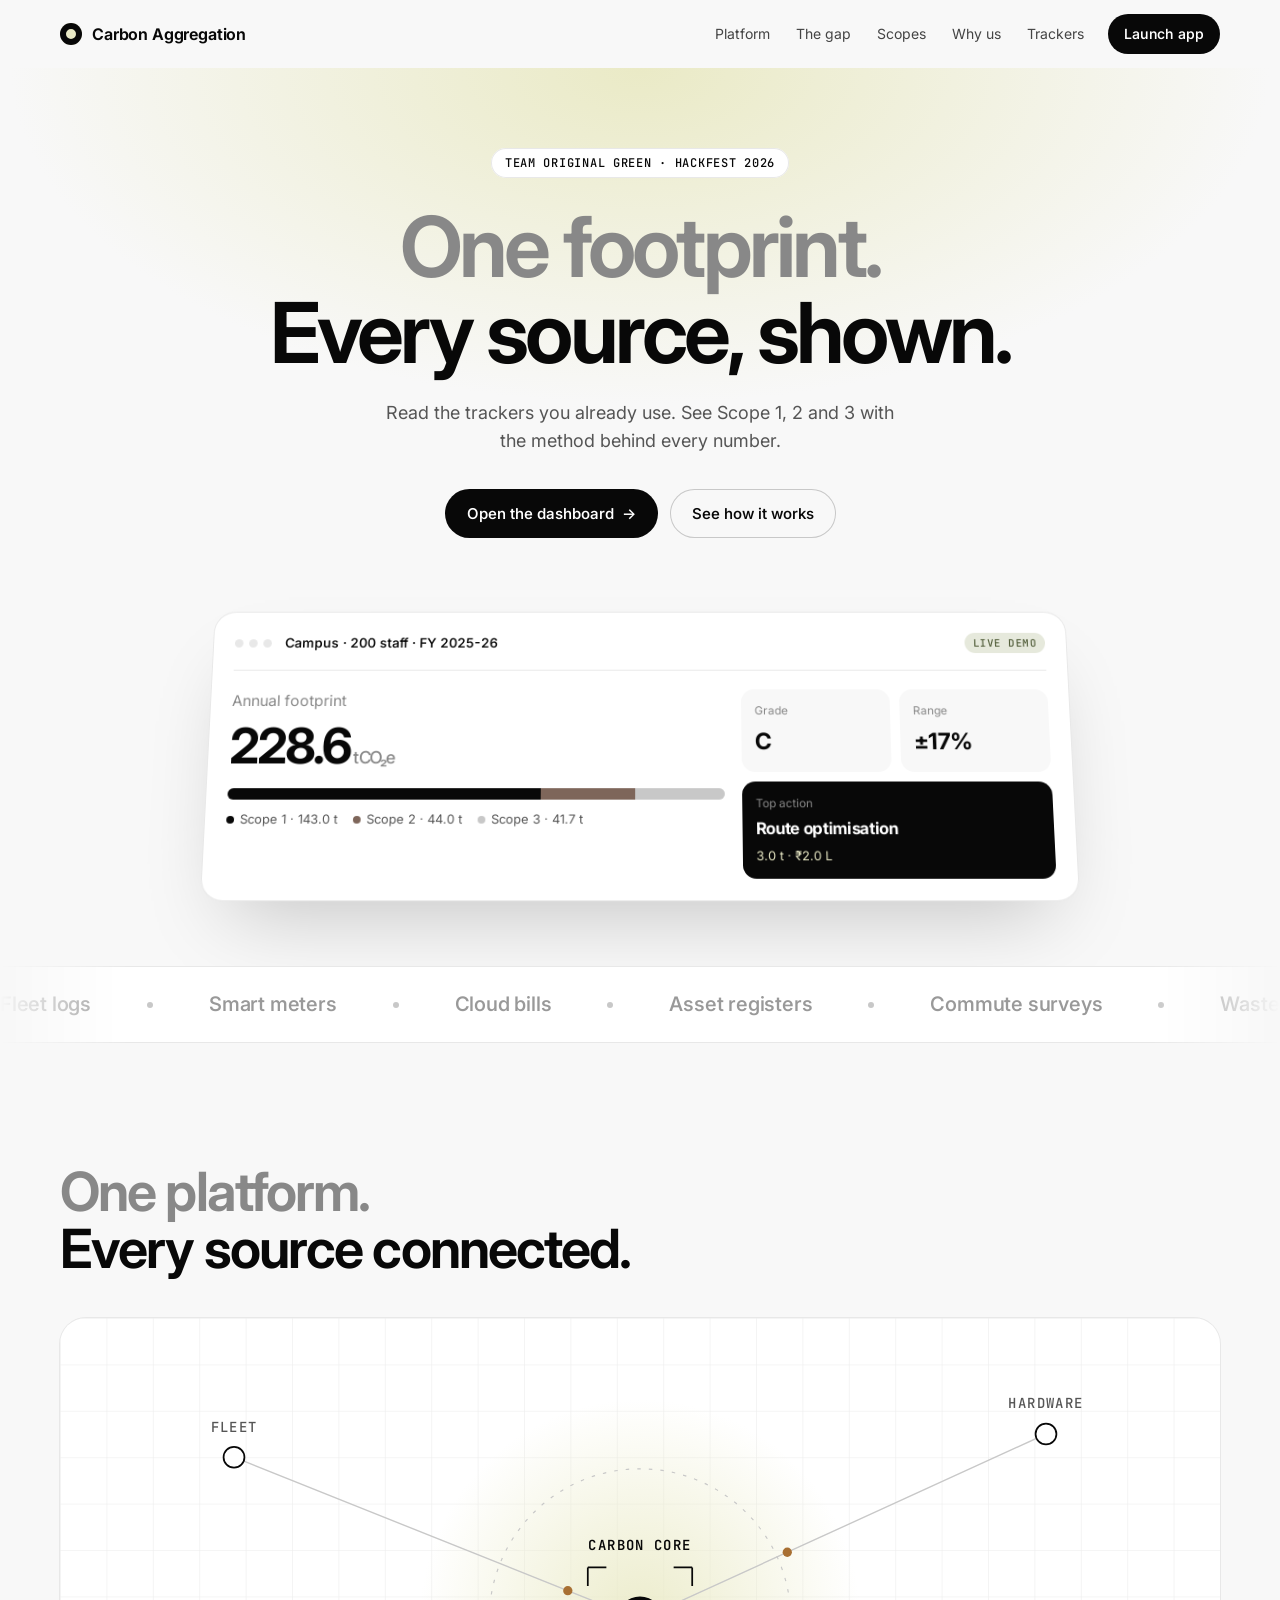
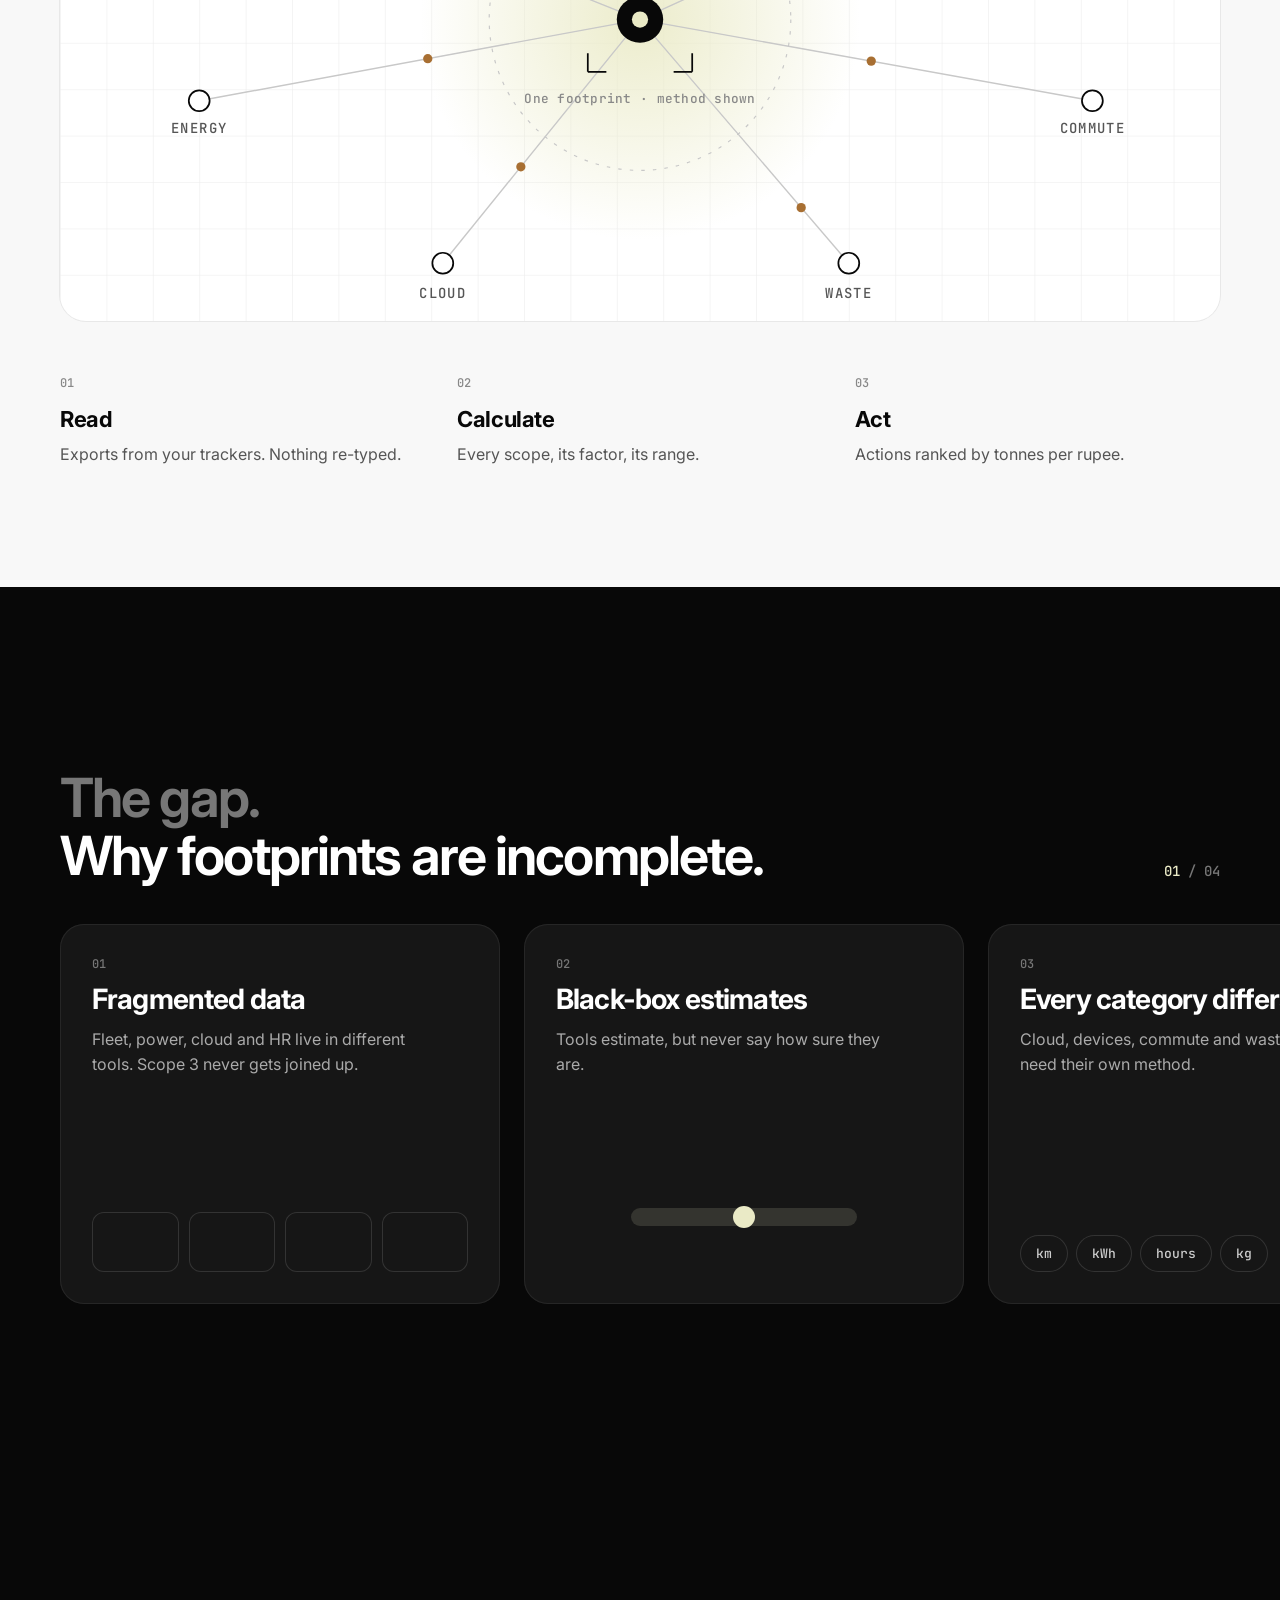
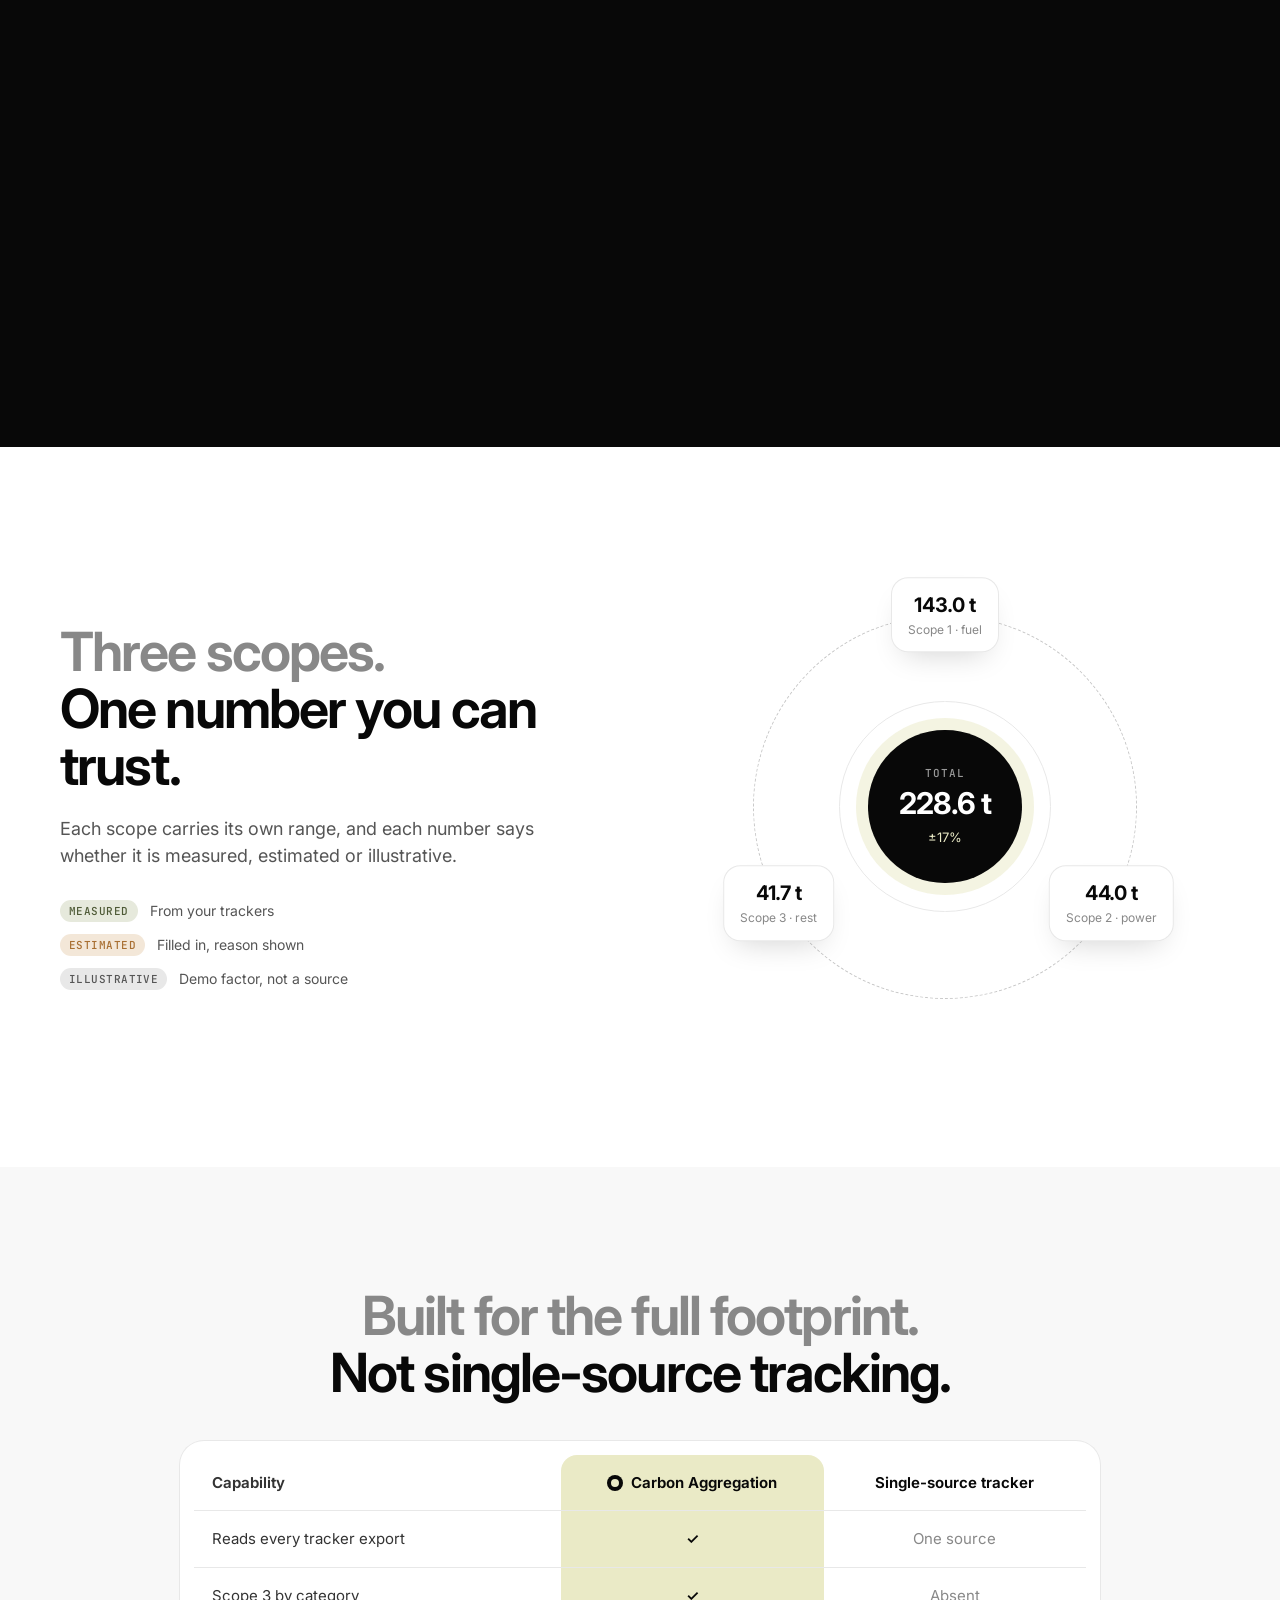
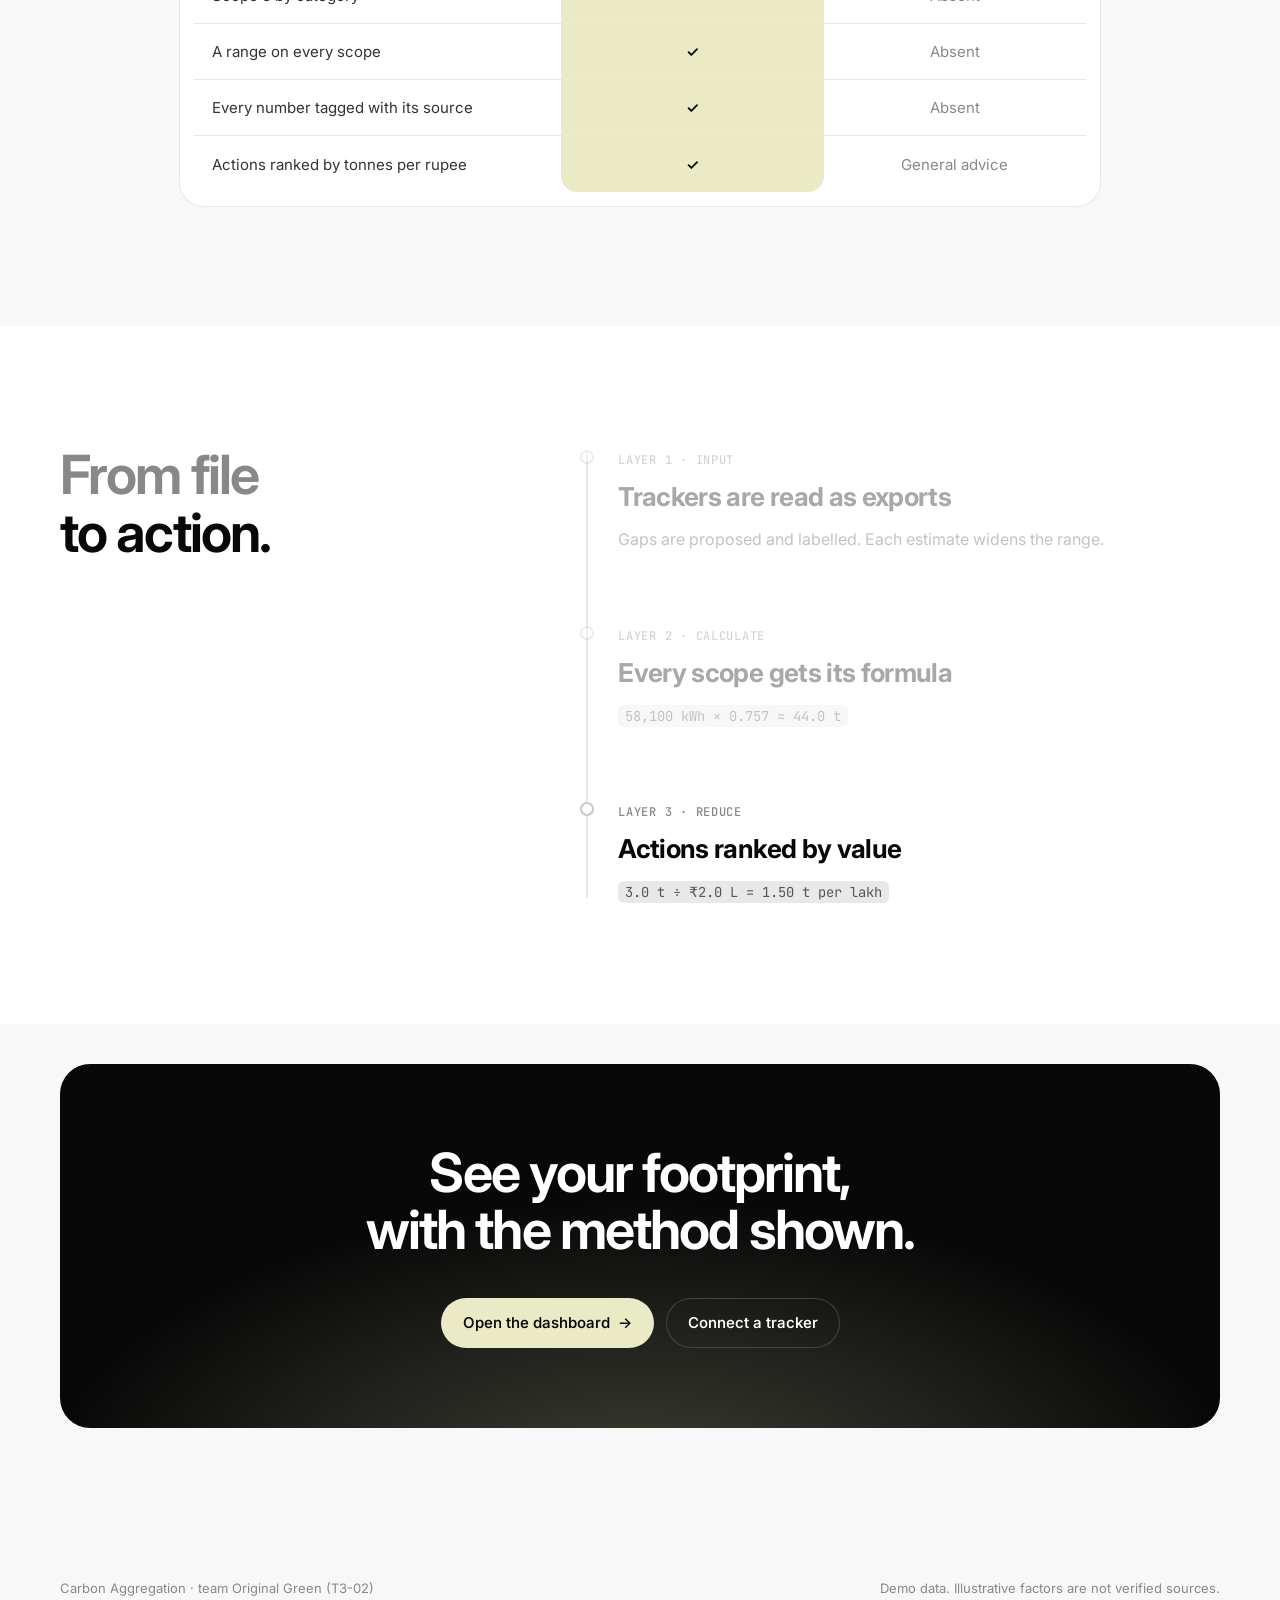
==== commit 7c311d70: "Landing page: scroll-driven motion, orbit, pinned horizontal carousel, less copy Co-Authored-By: Cla" ====
--- a/frontend/index.html
+++ b/frontend/index.html
@@ -4,7 +4,7 @@
   <meta charset="utf-8">
   <meta name="viewport" content="width=device-width, initial-scale=1">
   <title>Carbon Aggregation · Unified carbon accounting</title>
-  <meta name="description" content="Unified carbon accounting with transparent methodology. Scope 1, 2 and 3 from the trackers you already use, with confidence ranges and every assumption visible.">
+  <meta name="description" content="One footprint from every source. Scope 1, 2 and 3 from the trackers you already use, with the method shown.">
   <script>document.documentElement.classList.add("js");</script>
   <link rel="preconnect" href="https://fonts.googleapis.com">
   <link rel="preconnect" href="https://fonts.gstatic.com" crossorigin>
@@ -18,286 +18,213 @@
     <div class="wrap nav-inner">
       <a class="logo" href="#top"><span class="logo-mark" aria-hidden="true"></span>Carbon Aggregation</a>
       <nav class="nav-links" aria-label="Main">
-        <a href="#problem">Problem</a>
-        <a href="#solution">Solution</a>
-        <a href="#flow">How it works</a>
-        <a href="#layers">Method</a>
-        <a href="tracker-demo/index.html">Tracker demos</a>
+        <a href="#network">Platform</a>
+        <a href="#gap">The gap</a>
+        <a href="#scopes">Scopes</a>
+        <a href="#compare">Why us</a>
+        <a href="tracker-demo/index.html">Trackers</a>
       </nav>
-      <a class="btn btn-sm" href="dashboard.html#small_scale">Open demo <span class="arrow">→</span></a>
+      <a class="btn btn-sm" href="dashboard.html#small_scale">Launch app</a>
     </div>
   </header>
 
   <main id="top">
-    <!-- 1. Hero -->
+    <!-- Hero -->
     <section class="hero">
-      <div class="wrap hero-grid">
+      <div class="wrap hero-center">
+        <p class="chip reveal">Team Original Green · HackFest 2026</p>
+        <h1 class="h1 reveal d1"><span class="soft">One footprint.</span><br>Every source, shown.</h1>
+        <p class="lede reveal d2">Read the trackers you already use. See Scope 1, 2 and 3 with the method behind every number.</p>
+        <div class="hero-actions reveal d3">
+          <a class="btn" href="dashboard.html#small_scale">Open the dashboard <span class="arrow">→</span></a>
+          <a class="btn btn-ghost" href="#network">See how it works</a>
+        </div>
+      </div>
+
+      <div class="wrap">
+        <div class="mock reveal d2" id="hero-mock" aria-label="Sample report, demo data">
+          <div class="mock-top">
+            <div class="mock-dots" aria-hidden="true"><i></i><i></i><i></i></div>
+            <span class="mock-title">Campus · 200 staff · FY 2025-26</span>
+            <span class="badge measured">Live demo</span>
+          </div>
+          <div class="mock-grid">
+            <div class="m-total">
+              <span class="muted">Annual footprint</span>
+              <strong>228.6<small> t CO₂e</small></strong>
+              <div class="mock-stack" aria-hidden="true"><span class="s1" data-w="63"></span><span class="s2" data-w="19"></span><span class="s3" data-w="18"></span></div>
+              <div class="mock-legend"><span><i class="s1"></i>Scope 1 · 143.0 t</span><span><i class="s2"></i>Scope 2 · 44.0 t</span><span><i class="s3"></i>Scope 3 · 41.7 t</span></div>
+            </div>
+            <div class="m-side">
+              <div class="m-kpi"><span>Grade</span><strong>C</strong></div>
+              <div class="m-kpi"><span>Range</span><strong>±17%</strong></div>
+              <div class="m-kpi dark"><span>Top action</span><strong>Route optimisation</strong><em>3.0 t · ₹2.0 L</em></div>
+            </div>
+          </div>
+        </div>
+      </div>
+    </section>
+
+    <!-- Sources marquee -->
+    <section class="marquee" aria-label="Sources we read">
+      <div class="marquee-track">
+        <span>Fleet logs</span><span>Smart meters</span><span>Cloud bills</span><span>Asset registers</span><span>Commute surveys</span><span>Waste logs</span><span>DG run-hours</span><span>BRSR reports</span>
+        <span aria-hidden="true">Fleet logs</span><span aria-hidden="true">Smart meters</span><span aria-hidden="true">Cloud bills</span><span aria-hidden="true">Asset registers</span><span aria-hidden="true">Commute surveys</span><span aria-hidden="true">Waste logs</span><span aria-hidden="true">DG run-hours</span><span aria-hidden="true">BRSR reports</span>
+      </div>
+    </section>
+
+    <!-- Network: one core, many sources -->
+    <section class="section" id="network">
+      <div class="wrap">
+        <h2 class="h2 reveal"><span class="soft">One platform.</span><br>Every source connected.</h2>
+        <div class="net reveal" aria-label="Sources connected to the core">
+          <svg viewBox="0 0 1000 520" preserveAspectRatio="xMidYMid meet" aria-hidden="true">
+            <defs>
+              <pattern id="grid" width="40" height="40" patternUnits="userSpaceOnUse"><path d="M40 0H0V40" fill="none" stroke="#ececec" stroke-width="1"/></pattern>
+              <radialGradient id="glow"><stop offset="0" stop-color="#eaeac6" stop-opacity=".9"/><stop offset="1" stop-color="#eaeac6" stop-opacity="0"/></radialGradient>
+            </defs>
+            <rect width="1000" height="520" fill="url(#grid)"/>
+            <circle cx="500" cy="260" r="190" fill="url(#glow)"/>
+            <g class="orbit-ring"><circle cx="500" cy="260" r="130" fill="none" stroke="#c8c8c8" stroke-dasharray="3 7"/></g>
+            <g class="wires">
+              <path id="w1" d="M500 260 L150 120"/><path id="w2" d="M500 260 L120 330"/><path id="w3" d="M500 260 L330 470"/>
+              <path id="w4" d="M500 260 L850 100"/><path id="w5" d="M500 260 L890 330"/><path id="w6" d="M500 260 L680 470"/>
+            </g>
+            <g class="pulses">
+              <circle r="4"><animateMotion dur="3s" repeatCount="indefinite" keyPoints="1;0" keyTimes="0;1"><mpath href="#w1"/></animateMotion></circle>
+              <circle r="4"><animateMotion dur="3.6s" begin=".6s" repeatCount="indefinite" keyPoints="1;0" keyTimes="0;1"><mpath href="#w2"/></animateMotion></circle>
+              <circle r="4"><animateMotion dur="3.2s" begin="1.2s" repeatCount="indefinite" keyPoints="1;0" keyTimes="0;1"><mpath href="#w3"/></animateMotion></circle>
+              <circle r="4"><animateMotion dur="3.4s" begin=".3s" repeatCount="indefinite" keyPoints="1;0" keyTimes="0;1"><mpath href="#w4"/></animateMotion></circle>
+              <circle r="4"><animateMotion dur="3s" begin="1s" repeatCount="indefinite" keyPoints="1;0" keyTimes="0;1"><mpath href="#w5"/></animateMotion></circle>
+              <circle r="4"><animateMotion dur="3.8s" begin="1.6s" repeatCount="indefinite" keyPoints="1;0" keyTimes="0;1"><mpath href="#w6"/></animateMotion></circle>
+            </g>
+            <g class="node"><circle cx="150" cy="120" r="9"/><text x="150" y="98">FLEET</text></g>
+            <g class="node"><circle cx="120" cy="330" r="9"/><text x="120" y="358">ENERGY</text></g>
+            <g class="node"><circle cx="330" cy="470" r="9"/><text x="330" y="500">CLOUD</text></g>
+            <g class="node"><circle cx="850" cy="100" r="9"/><text x="850" y="78">HARDWARE</text></g>
+            <g class="node"><circle cx="890" cy="330" r="9"/><text x="890" y="358">COMMUTE</text></g>
+            <g class="node"><circle cx="680" cy="470" r="9"/><text x="680" y="500">WASTE</text></g>
+            <g class="core">
+              <path d="M455 215h16M455 215v16M545 215h-16M545 215v16M455 305h16M455 305v-16M545 305h-16M545 305v-16" fill="none" stroke="#080808" stroke-width="1.5"/>
+              <circle cx="500" cy="260" r="20" fill="#080808"/><circle cx="500" cy="260" r="7" fill="#eaeac6"/>
+              <text x="500" y="200" class="core-label">CARBON CORE</text>
+              <text x="500" y="332" class="core-sub">One footprint · method shown</text>
+            </g>
+          </svg>
+        </div>
+        <div class="tri">
+          <div class="reveal"><span class="num">01</span><h3>Read</h3><p>Exports from your trackers. Nothing re-typed.</p></div>
+          <div class="reveal d1"><span class="num">02</span><h3>Calculate</h3><p>Every scope, its factor, its range.</p></div>
+          <div class="reveal d2"><span class="num">03</span><h3>Act</h3><p>Actions ranked by tonnes per rupee.</p></div>
+        </div>
+      </div>
+    </section>
+
+    <!-- The gap: horizontal scroll carousel -->
+    <section class="hscroll" id="gap">
+      <div class="hs-sticky">
+        <div class="wrap hs-head">
+          <h2 class="h2"><span class="soft">The gap.</span><br>Why footprints are incomplete.</h2>
+          <div class="hs-count"><span id="hs-i">01</span> / 04</div>
+        </div>
+        <div class="hs-track" id="hs-track">
+          <article class="hs-card">
+            <span class="hs-n">01</span>
+            <h3>Fragmented data</h3>
+            <p>Fleet, power, cloud and HR live in different tools. Scope 3 never gets joined up.</p>
+            <div class="hs-viz v-frag"><i></i><i></i><i></i><i></i></div>
+          </article>
+          <article class="hs-card">
+            <span class="hs-n">02</span>
+            <h3>Black-box estimates</h3>
+            <p>Tools estimate, but never say how sure they are.</p>
+            <div class="hs-viz v-range"><span class="pt"></span><span class="band"></span></div>
+          </article>
+          <article class="hs-card">
+            <span class="hs-n">03</span>
+            <h3>Every category differs</h3>
+            <p>Cloud, devices, commute and waste each need their own method.</p>
+            <div class="hs-viz v-cats"><b>km</b><b>kWh</b><b>hours</b><b>kg</b></div>
+          </article>
+          <article class="hs-card dark">
+            <span class="hs-n">04</span>
+            <h3>Scope 3 is the big one</h3>
+            <p>TCS's FY 2025-26 Scope 3 is 573,872 tCO₂e, against 22,631 t for Scope 1.</p>
+            <div class="hs-viz v-bars"><span style="--h:8%"></span><span style="--h:20%"></span><span style="--h:100%"></span></div>
+          </article>
+        </div>
+      </div>
+    </section>
+
+    <!-- Scopes orbit -->
+    <section class="section alt" id="scopes">
+      <div class="wrap orbit-wrap">
         <div>
-          <p class="eyebrow reveal">Team Original Green · Carbon Aggregation</p>
-          <h1 class="h1 reveal d1">Unified carbon accounting, with the method shown.</h1>
-          <p class="lede reveal d2">Unified carbon accounting with transparent methodology. Read the trackers you already use, see every scope with its range, and know exactly which numbers are measured.</p>
-          <div class="hero-actions reveal d3">
-            <a class="btn" href="#problem">See how it works <span class="arrow">→</span></a>
-            <a class="btn btn-ghost" href="dashboard.html#small_scale">Open the dashboard</a>
-          </div>
-          <div class="hero-meta reveal d3">
-            <span>Scope 1, 2 and 3</span><span>Ranges on every scope</span><span>Every assumption visible</span>
-          </div>
-        </div>
-
-        <div class="reveal d2" style="position:relative">
-          <div class="mock" aria-label="Sample footprint summary, demo data">
-            <div class="mock-top">
-              <div class="mock-dots" aria-hidden="true"><i></i><i></i><i></i></div>
-              <span class="mock-title">Campus · 200 staff · FY 2025-26</span>
-            </div>
-            <div class="mock-body">
-              <div class="mock-total">
-                <div><span>Annual footprint</span><br><strong>228.6 t</strong> <span>CO₂e</span></div>
-                <div class="mock-grade" title="Grade">C</div>
-              </div>
-              <div class="mock-stack" aria-hidden="true">
-                <span class="s1" data-w="63"></span><span class="s2" data-w="19"></span><span class="s3" data-w="18"></span>
-              </div>
-              <div class="mock-legend">
-                <span><i style="background:var(--stone)"></i>Scope 1</span>
-                <span><i style="background:var(--moss)"></i>Scope 2</span>
-                <span><i style="background:var(--g2)"></i>Scope 3</span>
-              </div>
-              <div class="mock-rows">
-                <div class="mock-row"><span>Scope 1 · fleet and DG</span><span class="amt">143.0 t <span class="badge measured">Measured ±10%</span></span></div>
-                <div class="mock-row"><span>Scope 2 · electricity</span><span class="amt">44.0 t <span class="badge measured">Measured ±10%</span></span></div>
-                <div class="mock-row"><span>Scope 3 · devices, commute, waste</span><span class="amt">41.7 t <span class="badge illustrative">Illustrative</span></span></div>
-              </div>
-            </div>
-          </div>
-          <div class="mock-float" aria-hidden="true">
-            <span>Top action</span>
-            <strong>Route optimisation</strong>
-            <span>Saves 3.0 t a year · ₹2.0 L</span>
-          </div>
-        </div>
-      </div>
-    </section>
-
-    <!-- 2. Problem: interactive cards -->
-    <section class="section alt" id="problem">
-      <div class="wrap">
-        <div class="section-head reveal">
-          <p class="eyebrow">The Scope 3 measurement gap</p>
-          <h2 class="h2">Most of an organisation's footprint is the part nobody measures.</h2>
-          <p class="lede">Four reasons the number on your dashboard is incomplete. Select one to see what we do about it.</p>
-        </div>
-
-        <div class="problem-grid">
-          <article class="p-card reveal" tabindex="0" role="button" aria-expanded="true">
-            <div class="p-head">
-              <div class="p-ico"><svg viewBox="0 0 24 24"><rect x="3" y="4" width="8" height="7" rx="2"/><rect x="13" y="4" width="8" height="5" rx="2"/><rect x="3" y="13" width="8" height="7" rx="2"/><rect x="13" y="11" width="8" height="9" rx="2"/></svg></div>
-              <span class="p-plus" aria-hidden="true">+</span>
-            </div>
-            <h3 class="p-title">Fragmented data</h3>
-            <p class="p-line">Fleets, power and cloud each live in a different tool.</p>
-            <div class="p-body"><div class="p-inner"><div>
-              <p><strong>The problem.</strong> Fleet logs, meter portals, cloud bills and HR data never meet. Scope 1 and 2 are visible. Scope 3 is not.</p>
-              <p class="p-example">A campus tracks its buses, but has no method for staff commuting.</p>
-            </div></div></div>
-          </article>
-
-          <article class="p-card reveal d1" tabindex="0" role="button" aria-expanded="false">
-            <div class="p-head">
-              <div class="p-ico"><svg viewBox="0 0 24 24"><path d="M4 7h16M4 12h10M4 17h7"/></svg></div>
-              <span class="p-plus" aria-hidden="true">+</span>
-            </div>
-            <h3 class="p-title">Estimation black boxes</h3>
-            <p class="p-line">Tools estimate, but never say how.</p>
-            <div class="p-body"><div class="p-inner"><div>
-              <p><strong>The problem.</strong> No range, no visible assumption. A number with hidden error looks more certain than it is.</p>
-              <p class="p-example">"Estimated from headcount and a mode split. Confidence ±30%. Here is why."</p>
-            </div></div></div>
-          </article>
-
-          <article class="p-card reveal" tabindex="0" role="button" aria-expanded="false">
-            <div class="p-head">
-              <div class="p-ico"><svg viewBox="0 0 24 24"><circle cx="6" cy="6" r="2.5"/><circle cx="18" cy="6" r="2.5"/><circle cx="12" cy="18" r="2.5"/><path d="M8 7.5l3 8M16 7.5l-3 8M8.5 6h7"/></svg></div>
-              <span class="p-plus" aria-hidden="true">+</span>
-            </div>
-            <h3 class="p-title">Category complexity</h3>
-            <p class="p-line">Cloud, hardware, commute and waste each need their own method.</p>
-            <div class="p-body"><div class="p-inner"><div>
-              <p><strong>Our approach.</strong> Activity-based where the data exists: instance hours, device counts, kilometres. Spend-based only as a labelled fallback.</p>
-            </div></div></div>
-          </article>
-
-          <article class="p-card reveal d1" tabindex="0" role="button" aria-expanded="false">
-            <div class="p-head">
-              <div class="p-ico"><svg viewBox="0 0 24 24"><rect x="4" y="5" width="16" height="11" rx="2"/><path d="M9 20h6M12 16v4"/></svg></div>
-              <span class="p-plus" aria-hidden="true">+</span>
-            </div>
-            <h3 class="p-title">Hardware invisibility</h3>
-            <p class="p-line">An ERP sees IT spend, not devices and their lifespans.</p>
-            <div class="p-body"><div class="p-inner"><div>
-              <p><strong>Our approach.</strong> An asset register, with embodied carbon spread over each device's life. Factors are marked illustrative until a verified source is added.</p>
-              <p class="p-example">Public reports show the scale: TCS's FY 2025-26 Scope 3 is 573,872 tCO₂e, and its commuting category alone is 302,962 tCO₂e.</p>
-            </div></div></div>
-          </article>
-        </div>
-      </div>
-    </section>
-
-    <!-- 3. Solution: comparison table -->
-    <section class="section" id="solution">
-      <div class="wrap">
-        <div class="section-head reveal">
-          <p class="eyebrow">The solution</p>
-          <h2 class="h2">Current trackers, against this platform.</h2>
-          <p class="lede">Select a row to see how the number is worked out.</p>
-        </div>
-        <div class="table-card reveal">
-          <table class="cmp" id="cmp">
-            <thead><tr><th>Feature</th><th>Current trackers</th><th>This platform</th></tr></thead>
-            <tbody>
-              <tr class="active" tabindex="0" data-k="Scope 1" data-m="Direct: distance × fuel factor. Fuel factors are IPCC 2006 defaults, converted to litres. Marked sourced until the primary document is checked." data-s="measured" data-v="Measured">
-                <th>Scope 1 tracking</th><td>Fleet tools, one source</td><td class="yes">Distance × fuel factor <span class="badge measured">Measured</span></td></tr>
-              <tr tabindex="0" data-k="Scope 2" data-m="Direct: kWh × grid factor. We use the CEA combined margin for FY 2023-24. Companies with renewable contracts report market-based figures, which we cannot calculate yet." data-s="measured" data-v="Measured">
-                <th>Scope 2 tracking</th><td>Meter portals</td><td class="yes">kWh × CEA combined margin <span class="badge measured">Measured</span></td></tr>
-              <tr tabindex="0" data-k="Scope 3: commute" data-m="Employees × mode split × distance × working days × mode factor. The split is a survey where one exists, otherwise an assumption shown on screen." data-s="estimated" data-v="Estimated">
-                <th>Scope 3 · commute</th><td>Not covered</td><td class="yes">Mode split × distance <span class="badge estimated">Estimated</span></td></tr>
-              <tr tabindex="0" data-k="Scope 3: hardware" data-m="Device count × embodied carbon per year (lifecycle ÷ lifespan). Illustrative until primary lifecycle sources are added." data-s="illustrative" data-v="Illustrative">
-                <th>Scope 3 · hardware</th><td>Not covered</td><td class="yes">Device count × embodied carbon <span class="badge illustrative">Illustrative</span></td></tr>
-              <tr tabindex="0" data-k="Confidence" data-m="Each scope carries a range: measured data ±10–15%, partly estimated ±30%, totals only ±40%." data-s="measured" data-v="Range per scope">
-                <th>Confidence</th><td>One number, no range</td><td class="yes">A range on every scope</td></tr>
-              <tr tabindex="0" data-k="Sources" data-m="Every number is tagged measured, estimated or illustrative, and its source or assumption is shown beside it." data-s="measured" data-v="Tagged">
-                <th>Source documentation</th><td>Black box</td><td class="yes">Every number tagged</td></tr>
-            </tbody>
-          </table>
-          <div class="method" aria-live="polite">
-            <div class="method-text"><h4 id="m-k">Scope 1 tracking</h4><p id="m-m">Direct: distance × fuel factor. Fuel factors are IPCC 2006 defaults, converted to litres. Marked sourced until the primary document is checked.</p></div>
-            <div class="method-side">
-              <span class="k">Data state</span><span class="v" id="m-v">Measured</span>
-            </div>
-          </div>
-        </div>
-      </div>
-    </section>
-
-    <!-- 4. Innovation: three-layer flow -->
-    <section class="section alt" id="flow">
-      <div class="wrap">
-        <div class="section-head reveal">
-          <p class="eyebrow">How it works</p>
-          <h2 class="h2">Three layers, from file to action.</h2>
-          <p class="lede">Each layer does one job, and passes on what it knows and how sure it is.</p>
-        </div>
-        <div class="flow" id="flow-track">
-          <div class="f-step" data-step="0">
-            <div class="f-dot"><span>01</span></div>
-            <p class="f-num">Layer 1</p>
-            <h3 class="f-title">Input</h3>
-            <p class="f-desc">Trackers are read as exports. Gaps are proposed, and each proposal is labelled.</p>
-          </div>
-          <div class="f-step" data-step="1">
-            <div class="f-dot"><span>02</span></div>
-            <p class="f-num">Layer 2</p>
-            <h3 class="f-title">Calculate</h3>
-            <p class="f-desc">Every scope gets its factor, its formula and its range, and nothing is double counted.</p>
-          </div>
-          <div class="f-step" data-step="2">
-            <div class="f-dot"><span>03</span></div>
-            <p class="f-num">Layer 3</p>
-            <h3 class="f-title">Reduce</h3>
-            <p class="f-desc">Actions are ranked by tonnes saved per lakh of rupees, with payback, and can be stacked.</p>
-          </div>
-        </div>
-      </div>
-    </section>
-
-    <!-- 5. Architecture -->
-    <section class="section" id="architecture">
-      <div class="wrap">
-        <div class="section-head reveal">
-          <p class="eyebrow">Architecture</p>
-          <h2 class="h2">Each layer is documented, auditable and extensible.</h2>
-        </div>
-        <div class="arch reveal">
-          <div class="arch-box">
-            <p class="k">Layer 1</p>
-            <h3>Input</h3>
-            <ul><li>Tracker exports and uploads</li><li>Parsing and categorisation</li><li>Proposed assumptions, labelled</li></ul>
-          </div>
-          <div class="arch-link" aria-hidden="true"></div>
-          <div class="arch-box">
-            <p class="k">Layer 2</p>
-            <h3>Calculate</h3>
-            <ul><li>Scope 1: litres × fuel factor</li><li>Scope 2: kWh × grid factor</li><li>Scope 3: activity, spend as fallback</li><li>Confidence propagation</li></ul>
-          </div>
-          <div class="arch-link" aria-hidden="true"></div>
-          <div class="arch-box">
-            <p class="k">Layer 3</p>
-            <h3>Reduce</h3>
-            <ul><li>Actions ranked by cost per tonne</li><li>Scenarios that stack</li><li>A reduction path over time</li></ul>
-          </div>
-        </div>
-      </div>
-    </section>
-
-    <!-- 6. Layer details -->
+          <h2 class="h2 reveal"><span class="soft">Three scopes.</span><br>One number you can trust.</h2>
+          <p class="lede reveal d1">Each scope carries its own range, and each number says whether it is measured, estimated or illustrative.</p>
+          <div class="legend-list reveal d2">
+            <div><span class="badge measured">Measured</span><span>From your trackers</span></div>
+            <div><span class="badge estimated">Estimated</span><span>Filled in, reason shown</span></div>
+            <div><span class="badge illustrative">Illustrative</span><span>Demo factor, not a source</span></div>
+          </div>
+        </div>
+        <div class="orbit reveal" aria-label="Scopes around the total">
+          <div class="o-ring r1"></div><div class="o-ring r2"></div>
+          <div class="o-spin">
+            <div class="o-sat" style="--a:0deg"><div class="o-in"><strong>143.0 t</strong><span>Scope 1 · fuel</span></div></div>
+            <div class="o-sat" style="--a:120deg"><div class="o-in"><strong>44.0 t</strong><span>Scope 2 · power</span></div></div>
+            <div class="o-sat" style="--a:240deg"><div class="o-in"><strong>41.7 t</strong><span>Scope 3 · rest</span></div></div>
+          </div>
+          <div class="o-core"><span>Total</span><strong>228.6 t</strong><em>±17%</em></div>
+        </div>
+      </div>
+    </section>
+
+    <!-- Comparison, Synex style -->
+    <section class="section" id="compare">
+      <div class="wrap">
+        <h2 class="h2 center reveal"><span class="soft">Built for the full footprint.</span><br>Not single-source tracking.</h2>
+        <div class="vs reveal">
+          <div class="vs-rows">
+            <div class="vs-head">Capability</div>
+            <div>Reads every tracker export</div>
+            <div>Scope 3 by category</div>
+            <div>A range on every scope</div>
+            <div>Every number tagged with its source</div>
+            <div>Actions ranked by tonnes per rupee</div>
+          </div>
+          <div class="vs-col us">
+            <div class="vs-head"><span class="logo-mark sm"></span>Carbon Aggregation</div>
+            <div>✓</div><div>✓</div><div>✓</div><div>✓</div><div>✓</div>
+          </div>
+          <div class="vs-col them">
+            <div class="vs-head">Single-source tracker</div>
+            <div>One source</div><div>Absent</div><div>Absent</div><div>Absent</div><div>General advice</div>
+          </div>
+        </div>
+      </div>
+    </section>
+
+    <!-- Layers: scroll-filled steps -->
     <section class="section alt" id="layers">
-      <div class="wrap">
-        <div class="section-head reveal">
-          <p class="eyebrow">Method</p>
-          <h2 class="h2">The working, shown.</h2>
-        </div>
-        <div class="seg reveal" role="tablist" aria-label="Layers">
-          <span class="seg-ind" id="seg-ind"></span>
-          <button class="tab" role="tab" aria-selected="true" data-tab="1">Input</button>
-          <button class="tab" role="tab" aria-selected="false" data-tab="2">Calculate</button>
-          <button class="tab" role="tab" aria-selected="false" data-tab="3">Reduce</button>
-        </div>
-
-        <div class="layer-panel" id="layer-1" role="tabpanel">
-          <div>
-            <h3>Every upload is measured. Every gap is labelled.</h3>
-            <p>Anything we fill in is tagged estimated and says why. Each estimate lowers the confidence one level, so the range always reflects what was filled in.</p>
-          </div>
-          <div class="formulas">
-            <div class="fx"><div class="top"><span class="badge measured">Measured</span><span class="muted" style="font-size:13px">Fleet log</span></div><code>2 buses · 85,000 km and 70,000 km a year</code></div>
-            <div class="fx"><div class="top"><span class="badge estimated">Estimated</span><span class="muted" style="font-size:13px">Commute</span></div><code>Mode split 40 / 35 / 15 / 10 from a benchmark</code><small>Replace with a staff survey to remove the estimate.</small></div>
-          </div>
-        </div>
-
-        <div class="layer-panel" id="layer-2" role="tabpanel" hidden>
-          <div>
-            <h3>Each scope, its formula, its range.</h3>
-            <p>Every number traces to a factor and a source status. Illustrative factors are never presented as sourced.</p>
-          </div>
-          <div class="formulas">
-            <div class="fx"><div class="top"><span class="badge measured">Scope 2 · measured</span></div><code>58,100 kWh × 0.757 kg CO₂e/kWh = 44.0 t</code><small>CEA CO₂ baseline, combined margin FY 2023-24. Secondary report; primary to be checked.</small></div>
-            <div class="fx"><div class="top"><span class="badge measured">Scope 1 · measured</span></div><code>Diesel: litres × 2.68 kg CO₂e/L</code><small>IPCC 2006 CO₂ defaults, converted per litre.</small></div>
-            <div class="fx"><div class="top"><span class="badge illustrative">Scope 3 · illustrative</span></div><code>30 laptops × 30 kg CO₂e a year = 900 kg</code><small>Illustrative factor, not a sourced value.</small></div>
-          </div>
-        </div>
-
-        <div class="layer-panel" id="layer-3" role="tabpanel" hidden>
-          <div>
-            <h3>Ranked by what each rupee buys.</h3>
-            <p>Savings are ranked by tonnes per lakh of rupees, not raw emissions, so actions a budget can actually afford come first. Stacked actions warn when their savings may overlap.</p>
-          </div>
-          <div class="formulas">
-            <div class="fx"><div class="top"><span class="badge estimated">Ranking</span></div><code>tonnes saved a year ÷ lakh of rupees</code><small>Route optimisation: 3.0 t ÷ ₹2.0 L = 1.50 t per lakh.</small></div>
-          </div>
-        </div>
-      </div>
-    </section>
-
-    <section class="section" style="padding-top:0">
+      <div class="wrap steps-wrap">
+        <h2 class="h2 reveal"><span class="soft">From file</span><br>to action.</h2>
+        <div class="steps" id="steps">
+          <div class="steps-line"><i id="steps-fill"></i></div>
+          <div class="step"><span>Layer 1 · Input</span><h3>Trackers are read as exports</h3><p>Gaps are proposed and labelled. Each estimate widens the range.</p></div>
+          <div class="step"><span>Layer 2 · Calculate</span><h3>Every scope gets its formula</h3><p><code>58,100 kWh × 0.757 = 44.0 t</code></p></div>
+          <div class="step"><span>Layer 3 · Reduce</span><h3>Actions ranked by value</h3><p><code>3.0 t ÷ ₹2.0 L = 1.50 t per lakh</code></p></div>
+        </div>
+      </div>
+    </section>
+
+    <section class="section" style="padding-top:40px">
       <div class="wrap">
         <div class="cta reveal">
-          <p class="eyebrow" style="color:var(--g2)">Try it</p>
-          <h2 class="h2">See the dashboard, then the trackers.</h2>
-          <p>Switch between scales, open the method behind each number, and see how each tracker's file is read.</p>
+          <h2 class="h2">See your footprint,<br>with the method shown.</h2>
           <div class="hero-actions">
             <a class="btn" href="dashboard.html#small_scale">Open the dashboard <span class="arrow">→</span></a>
-            <a class="btn btn-ghost" href="tracker-demo/index.html">Tracker demos</a>
+            <a class="btn btn-ghost" href="tracker-demo/index.html">Connect a tracker</a>
           </div>
         </div>
       </div>
@@ -306,8 +233,8 @@
 
   <footer class="footer">
     <div class="wrap footer-inner">
-      <span>Carbon Aggregation · team Original Green (T3-02) · HackFest 2026</span>
-      <span>Demo data only. Illustrative factors are not verified sources.</span>
+      <span>Carbon Aggregation · team Original Green (T3-02)</span>
+      <span>Demo data. Illustrative factors are not verified sources.</span>
     </div>
   </footer>
 
--- a/frontend/assets/home.css
+++ b/frontend/assets/home.css
@@ -1,265 +1,207 @@
-/* Landing page. Synex palette, Inter type, generous spacing, restrained motion. */
+/* Landing page. Synex palette, Inter type, scroll-driven motion. */
 :root {
-  --ink: #080808;
-  --ink-2: #181818;
-  --paper: #f8f8f8;
-  --white: #ffffff;
-  --g1: #e8e8e8;
-  --g2: #c8c8c8;
-  --g3: #888888;
-  --text: #181818;
-  --muted: #5e5e5e;
-  --line: #e6e6e6;
-  --stone: #7e665a;
-  --moss: #4e5a36;
-  --ochre: #a86f32;
-  --cream: #eaeac6;
-  --alert: #ea427e;
-  --r-lg: 22px;
-  --r-md: 14px;
-  --r-sm: 10px;
-  --shadow-1: 0 1px 2px rgba(8, 8, 8, 0.04), 0 8px 24px rgba(8, 8, 8, 0.05);
-  --shadow-2: 0 2px 4px rgba(8, 8, 8, 0.04), 0 24px 60px rgba(8, 8, 8, 0.12);
-  --ease: cubic-bezier(0.22, 0.61, 0.36, 1);
+  --ink: #080808; --paper: #f8f8f8; --white: #fff;
+  --g1: #e8e8e8; --g2: #c8c8c8; --g3: #888;
+  --stone: #7e665a; --moss: #4e5a36; --ochre: #a86f32; --cream: #eaeac6; --alert: #ea427e;
+  --ease: cubic-bezier(.2,.7,.2,1);
+  --mono: "JetBrains Mono", ui-monospace, monospace;
 }
-
-* { box-sizing: border-box; }
-html { scroll-behavior: smooth; -webkit-font-smoothing: antialiased; }
-body {
-  margin: 0;
-  background: var(--paper);
-  color: var(--text);
-  font-family: Inter, ui-sans-serif, system-ui, -apple-system, "Segoe UI", sans-serif;
-  font-size: 16px;
-  line-height: 1.6;
-  font-feature-settings: "cv11", "ss01";
-  overflow-x: hidden;
-}
-h1, h2, h3, h4, p, ul { margin: 0; }
-a { color: inherit; }
-button { font: inherit; }
-.wrap { width: min(1180px, 100% - 48px); margin-inline: auto; }
-.muted { color: var(--muted); }
-
-/* Type scale */
-.eyebrow { display: inline-flex; align-items: center; gap: 8px; font-size: 12px; font-weight: 600; letter-spacing: 0.14em; text-transform: uppercase; color: var(--stone); }
-.eyebrow::before { content: ""; width: 18px; height: 1px; background: currentColor; }
-.h1 { font-size: clamp(44px, 6vw, 76px); line-height: 1.02; letter-spacing: -0.045em; font-weight: 700; }
-.h2 { font-size: clamp(32px, 4vw, 52px); line-height: 1.06; letter-spacing: -0.04em; font-weight: 700; }
-.h3 { font-size: 20px; line-height: 1.3; letter-spacing: -0.02em; font-weight: 650; }
-.lede { font-size: 19px; color: var(--muted); max-width: 52ch; }
-.section-head { max-width: 680px; margin-bottom: 56px; }
-.section-head .h2 { margin-top: 16px; }
-.section-head .lede { margin-top: 18px; }
-
-/* Buttons and badges */
-.btn {
-  display: inline-flex; align-items: center; gap: 10px; height: 48px; padding: 0 22px;
-  border-radius: 999px; border: 1px solid var(--ink); background: var(--ink); color: var(--paper);
-  font-size: 15px; font-weight: 600; text-decoration: none; cursor: pointer;
-  transition: transform 0.25s var(--ease), background 0.25s, color 0.25s, box-shadow 0.25s;
-}
-.btn:hover { transform: translateY(-1px); box-shadow: 0 10px 24px rgba(8, 8, 8, 0.18); }
-.btn:active { transform: translateY(0); }
-.btn .arrow { transition: transform 0.25s var(--ease); }
-.btn:hover .arrow { transform: translateX(3px); }
-.btn-ghost { background: transparent; color: var(--ink); border-color: var(--g2); }
-.btn-ghost:hover { border-color: var(--ink); background: var(--white); box-shadow: none; }
-.btn-sm { height: 36px; padding: 0 16px; font-size: 14px; }
-.btn:focus-visible, .tab:focus-visible, .card-btn:focus-visible, tr:focus-visible { outline: 2px solid var(--stone); outline-offset: 3px; }
-
-.badge { display: inline-flex; align-items: center; gap: 7px; height: 24px; padding: 0 10px; border-radius: 999px; font-size: 12px; font-weight: 600; letter-spacing: 0.01em; white-space: nowrap; }
-.badge::before { content: ""; width: 6px; height: 6px; border-radius: 50%; background: currentColor; }
-.badge.measured { background: #eef0e6; color: var(--moss); }
-.badge.estimated { background: #f6ede2; color: var(--ochre); }
+* { box-sizing: border-box; margin: 0; padding: 0; }
+html { scroll-behavior: smooth; }
+body { font: 16px/1.55 Inter, system-ui, sans-serif; color: var(--ink); background: var(--paper); -webkit-font-smoothing: antialiased; overflow-x: hidden; }
+a { color: inherit; text-decoration: none; }
+code { font-family: var(--mono); font-size: .86em; background: var(--g1); padding: 2px 7px; border-radius: 6px; }
+.wrap { width: min(1160px, 100% - 32px); margin-inline: auto; }
+.muted, .soft { color: var(--g3); }
+
+/* Progress + nav */
+.progress { position: fixed; top: 0; left: 0; height: 2px; width: 0; background: var(--ink); z-index: 60; }
+.nav { position: sticky; top: 0; z-index: 50; transition: background .3s, box-shadow .3s; }
+.nav.scrolled { background: rgba(248,248,248,.82); backdrop-filter: blur(14px); box-shadow: 0 1px 0 var(--g1); }
+.nav-inner { display: flex; align-items: center; gap: 24px; height: 68px; }
+.logo { display: flex; align-items: center; gap: 10px; font-weight: 650; letter-spacing: -.01em; }
+.logo-mark { width: 22px; height: 22px; border-radius: 50%; background: var(--cream); box-shadow: inset 0 0 0 6px var(--ink); display: inline-block; flex: none; }
+.logo-mark.sm { width: 16px; height: 16px; box-shadow: inset 0 0 0 4px var(--ink); }
+.nav-links { display: flex; gap: 26px; margin-left: auto; font-size: 14px; color: #444; }
+.nav-links a:hover { color: var(--ink); }
+.btn { display: inline-flex; align-items: center; gap: 8px; background: var(--ink); color: var(--white); padding: 13px 22px; border-radius: 999px; font-weight: 550; font-size: 15px; transition: transform .25s var(--ease), box-shadow .25s; }
+.btn:hover { transform: translateY(-2px); box-shadow: 0 10px 24px rgba(0,0,0,.14); }
+.btn .arrow { transition: transform .25s var(--ease); }
+.btn:hover .arrow { transform: translateX(4px); }
+.btn-sm { padding: 9px 16px; font-size: 14px; }
+.btn-ghost { background: transparent; color: var(--ink); box-shadow: inset 0 0 0 1px var(--g2); }
+.btn-ghost:hover { box-shadow: inset 0 0 0 1px var(--ink); }
+
+/* Type */
+.h1 { font-size: clamp(42px, 7vw, 84px); line-height: 1.02; letter-spacing: -.045em; font-weight: 650; }
+.h2 { font-size: clamp(32px, 4.6vw, 54px); line-height: 1.06; letter-spacing: -.035em; font-weight: 650; margin-bottom: 40px; }
+.h2.center { text-align: center; }
+.lede { font-size: 18px; color: #555; max-width: 520px; }
+.chip { display: inline-block; font: 500 12px var(--mono); letter-spacing: .06em; text-transform: uppercase; padding: 7px 14px; border-radius: 999px; background: var(--white); box-shadow: inset 0 0 0 1px var(--g1); margin-bottom: 26px; }
+.badge { font: 500 11px var(--mono); padding: 4px 9px; border-radius: 999px; text-transform: uppercase; letter-spacing: .04em; white-space: nowrap; }
+.badge.measured { background: #e6e9dc; color: var(--moss); }
+.badge.estimated { background: #f3e7d8; color: var(--ochre); }
 .badge.illustrative { background: var(--g1); color: #555; }
 
-/* Nav */
-.nav { position: sticky; top: 0; z-index: 50; background: rgba(248, 248, 248, 0.82); backdrop-filter: saturate(180%) blur(14px); -webkit-backdrop-filter: saturate(180%) blur(14px); border-bottom: 1px solid transparent; transition: border-color 0.3s, background 0.3s; }
-.nav.scrolled { border-bottom-color: var(--line); background: rgba(248, 248, 248, 0.94); }
-.nav-inner { height: 68px; display: flex; align-items: center; justify-content: space-between; gap: 24px; }
-.logo { display: inline-flex; align-items: center; gap: 10px; font-size: 16px; font-weight: 700; letter-spacing: -0.02em; text-decoration: none; }
-.logo-mark { width: 26px; height: 26px; border-radius: 8px; background: var(--ink); position: relative; }
-.logo-mark::after { content: ""; position: absolute; left: 7px; right: 7px; bottom: 7px; height: 9px; background: linear-gradient(var(--stone), var(--moss)); border-radius: 2px 2px 0 0; }
-.nav-links { display: flex; gap: 30px; font-size: 14px; color: var(--muted); }
-.nav-links a { text-decoration: none; transition: color 0.2s; }
-.nav-links a:hover { color: var(--ink); }
-.progress { position: fixed; top: 0; left: 0; height: 2px; width: 0; background: var(--ink); z-index: 60; }
+/* Reveal */
+.js .reveal { opacity: 0; transform: translateY(28px); transition: opacity .9s var(--ease), transform .9s var(--ease); }
+.js .reveal.in { opacity: 1; transform: none; }
+.d1 { transition-delay: .1s !important; } .d2 { transition-delay: .2s !important; } .d3 { transition-delay: .3s !important; }
 
 /* Hero */
-.hero { position: relative; padding: 120px 0 110px; overflow: hidden; isolation: isolate; }
-.hero::before {
-  content: ""; position: absolute; inset: -20% -10% auto -10%; height: 760px; z-index: -1;
-  background:
-    radial-gradient(40% 55% at 78% 20%, rgba(126, 102, 90, 0.22), transparent 70%),
-    radial-gradient(38% 50% at 20% 0%, rgba(78, 90, 54, 0.20), transparent 70%),
-    radial-gradient(60% 60% at 60% 60%, rgba(234, 234, 198, 0.55), transparent 70%);
-  filter: blur(10px);
-}
-.hero-grid { display: grid; grid-template-columns: 1.02fr 0.98fr; gap: 72px; align-items: center; }
-.hero h1 { margin-top: 22px; }
-.hero .lede { margin-top: 24px; }
-.hero-actions { display: flex; gap: 12px; margin-top: 36px; flex-wrap: wrap; }
-.hero-meta { display: flex; gap: 22px; margin-top: 40px; font-size: 13px; color: var(--muted); flex-wrap: wrap; }
-.hero-meta span::before { content: "•"; margin-right: 10px; color: var(--g3); }
-.hero-meta span:first-child::before { content: none; }
-
-/* Product mockup in the hero */
-.mock { position: relative; background: var(--white); border: 1px solid var(--line); border-radius: 26px; box-shadow: var(--shadow-2); padding: 22px; transform: perspective(1400px) rotateY(-6deg) rotateX(3deg); transition: transform 0.8s var(--ease); }
-.mock:hover { transform: perspective(1400px) rotateY(-2deg) rotateX(1deg); }
-.mock-top { display: flex; align-items: center; justify-content: space-between; padding-bottom: 16px; border-bottom: 1px solid var(--line); }
-.mock-dots { display: flex; gap: 6px; }
-.mock-dots i { width: 9px; height: 9px; border-radius: 50%; background: var(--g1); }
-.mock-title { font-size: 13px; color: var(--muted); }
-.mock-body { display: grid; gap: 16px; padding-top: 18px; }
-.mock-total { display: flex; justify-content: space-between; align-items: flex-end; }
-.mock-total strong { font-size: 40px; letter-spacing: -0.04em; font-weight: 700; font-variant-numeric: tabular-nums; }
-.mock-total span { font-size: 13px; color: var(--muted); }
-.mock-grade { width: 46px; height: 46px; border-radius: 14px; background: var(--ink); color: var(--paper); display: grid; place-items: center; font-weight: 700; font-size: 20px; }
-.mock-stack { display: flex; height: 12px; border-radius: 999px; overflow: hidden; background: var(--g1); }
-.mock-stack span { display: block; height: 100%; width: 0; transition: width 1.4s var(--ease); }
-.mock-stack .s1 { background: var(--stone); }
-.mock-stack .s2 { background: var(--moss); }
-.mock-stack .s3 { background: var(--g2); }
-.mock-legend { display: flex; gap: 16px; font-size: 12px; color: var(--muted); flex-wrap: wrap; }
-.mock-legend i { display: inline-block; width: 8px; height: 8px; border-radius: 2px; margin-right: 6px; }
-.mock-rows { display: grid; gap: 0; border-top: 1px solid var(--line); }
-.mock-row { display: flex; justify-content: space-between; align-items: center; padding: 12px 2px; border-bottom: 1px solid var(--line); font-size: 14px; }
-.mock-row:last-child { border-bottom: 0; }
-.mock-row .amt { font-variant-numeric: tabular-nums; font-weight: 600; }
-.mock-float { position: absolute; right: -22px; bottom: -26px; background: var(--ink); color: var(--paper); border-radius: 18px; padding: 16px 18px; box-shadow: var(--shadow-2); font-size: 13px; width: 230px; animation: float 6s ease-in-out infinite; }
-.mock-float strong { display: block; font-size: 22px; letter-spacing: -0.03em; margin-top: 4px; }
-.mock-float span { color: var(--g2); }
-@keyframes float { 0%, 100% { transform: translateY(0); } 50% { transform: translateY(-8px); } }
+.hero { padding: 80px 0 60px; background: radial-gradient(900px 480px at 50% 0%, var(--cream), transparent 70%); }
+.hero-center { text-align: center; display: flex; flex-direction: column; align-items: center; }
+.hero-center .lede { margin: 24px auto 34px; }
+.hero-actions { display: flex; gap: 12px; flex-wrap: wrap; justify-content: center; }
+.mock { margin: 64px auto 0; max-width: 900px; background: var(--white); border-radius: 22px; box-shadow: 0 0 0 1px var(--g1), 0 40px 80px -30px rgba(0,0,0,.22); padding: 22px; }
+.js .mock.reveal.in { transform: perspective(1400px) rotateX(var(--tilt, 0deg)) scale(var(--sc, 1)); transition: opacity .9s var(--ease); }
+.mock-top { display: flex; align-items: center; gap: 14px; padding-bottom: 18px; border-bottom: 1px solid var(--g1); }
+.mock-dots { display: flex; gap: 6px; } .mock-dots i { width: 9px; height: 9px; border-radius: 50%; background: var(--g1); }
+.mock-title { font-size: 14px; font-weight: 550; margin-right: auto; }
+.mock-grid { display: grid; grid-template-columns: 1.6fr 1fr; gap: 18px; padding-top: 20px; }
+.m-total { display: flex; flex-direction: column; gap: 10px; }
+.m-total strong { font-size: 52px; letter-spacing: -.04em; line-height: 1; }
+.m-total small { font-size: 18px; color: var(--g3); font-weight: 500; }
+.mock-stack { display: flex; height: 12px; border-radius: 99px; overflow: hidden; background: var(--g1); margin-top: 8px; }
+.mock-stack span { width: 0; transition: width 1.4s var(--ease); }
+.s1 { background: var(--ink); } .s2 { background: var(--stone); } .s3 { background: var(--g2); }
+.mock-legend { display: flex; gap: 16px; flex-wrap: wrap; font-size: 13px; color: #555; }
+.mock-legend i { display: inline-block; width: 8px; height: 8px; border-radius: 50%; margin-right: 6px; }
+.m-side { display: grid; grid-template-columns: 1fr 1fr; gap: 10px; }
+.m-kpi { background: var(--paper); border-radius: 14px; padding: 14px; display: flex; flex-direction: column; gap: 4px; }
+.m-kpi span { font-size: 12px; color: var(--g3); }
+.m-kpi strong { font-size: 24px; letter-spacing: -.02em; }
+.m-kpi.dark { grid-column: span 2; background: var(--ink); color: var(--white); }
+.m-kpi.dark strong { font-size: 17px; } .m-kpi.dark em { font-style: normal; font-size: 13px; color: var(--cream); }
+
+/* Marquee */
+.marquee { overflow: hidden; border-block: 1px solid var(--g1); padding: 22px 0; background: var(--white); -webkit-mask-image: linear-gradient(90deg, transparent, #000 10%, #000 90%, transparent); mask-image: linear-gradient(90deg, transparent, #000 10%, #000 90%, transparent); }
+.marquee-track { display: flex; gap: 56px; width: max-content; animation: marquee 32s linear infinite; }
+.marquee-track span { font-size: 20px; font-weight: 550; color: #999; letter-spacing: -.01em; white-space: nowrap; display: flex; align-items: center; gap: 56px; }
+.marquee-track span::after { content: ""; width: 6px; height: 6px; border-radius: 50%; background: var(--g2); }
+.marquee:hover .marquee-track { animation-play-state: paused; }
+@keyframes marquee { to { transform: translateX(-50%); } }
 
 /* Sections */
-.section { padding: 130px 0; }
-.section.alt { background: var(--white); border-block: 1px solid var(--line); }
-
-/* 1. Problem: interactive cards */
-.problem-grid { display: grid; grid-template-columns: repeat(2, 1fr); gap: 18px; }
-.p-card { background: var(--white); border: 1px solid var(--line); border-radius: var(--r-lg); padding: 28px; box-shadow: var(--shadow-1); transition: transform 0.4s var(--ease), box-shadow 0.4s, border-color 0.3s; cursor: pointer; }
-.p-card:hover { transform: translateY(-3px); box-shadow: var(--shadow-2); }
-.p-card[aria-expanded="true"] { border-color: var(--ink); }
-.p-head { display: flex; align-items: flex-start; justify-content: space-between; gap: 18px; }
-.p-ico { width: 44px; height: 44px; border-radius: 14px; background: var(--paper); display: grid; place-items: center; flex: none; transition: background 0.3s; }
-.p-card[aria-expanded="true"] .p-ico { background: var(--ink); }
-.p-ico svg { width: 20px; height: 20px; stroke: var(--ink); fill: none; stroke-width: 1.6; stroke-linecap: round; stroke-linejoin: round; transition: stroke 0.3s; }
-.p-card[aria-expanded="true"] .p-ico svg { stroke: var(--paper); }
-.p-plus { width: 30px; height: 30px; border-radius: 50%; border: 1px solid var(--g2); display: grid; place-items: center; transition: transform 0.4s var(--ease), background 0.3s; color: var(--ink); font-size: 18px; line-height: 1; flex: none; }
-.p-card[aria-expanded="true"] .p-plus { transform: rotate(45deg); background: var(--ink); color: var(--paper); border-color: var(--ink); }
-.p-title { margin-top: 22px; font-size: 22px; font-weight: 650; letter-spacing: -0.025em; }
-.p-line { margin-top: 8px; color: var(--muted); font-size: 15px; }
-.p-body { display: grid; grid-template-rows: 0fr; transition: grid-template-rows 0.5s var(--ease); }
-.p-card[aria-expanded="true"] .p-body { grid-template-rows: 1fr; }
-.p-inner { overflow: hidden; }
-.p-inner > div { padding-top: 20px; margin-top: 20px; border-top: 1px solid var(--line); color: var(--muted); font-size: 15px; display: grid; gap: 12px; }
-.p-inner strong { color: var(--text); font-weight: 600; }
-.p-example { background: var(--paper); border-radius: var(--r-sm); padding: 14px 16px; font-size: 14px; }
-
-/* 2. Solution table */
-.table-card { background: var(--white); border: 1px solid var(--line); border-radius: var(--r-lg); overflow: hidden; box-shadow: var(--shadow-1); }
-.cmp { width: 100%; border-collapse: collapse; font-size: 15px; }
-.cmp th, .cmp td { text-align: left; padding: 20px 28px; border-bottom: 1px solid var(--line); vertical-align: middle; }
-.cmp thead th { font-size: 12px; font-weight: 600; text-transform: uppercase; letter-spacing: 0.12em; color: var(--muted); background: var(--paper); padding-block: 16px; }
-.cmp tbody th { font-weight: 600; width: 26%; color: var(--text); }
-.cmp td { color: var(--muted); }
-.cmp tbody tr { cursor: pointer; transition: background 0.25s; }
-.cmp tbody tr:hover, .cmp tbody tr.active { background: var(--paper); }
-.cmp tbody tr:last-child th, .cmp tbody tr:last-child td { border-bottom: 0; }
-.cmp .yes { color: var(--text); font-weight: 500; }
-.method { display: grid; grid-template-columns: 1fr 1fr; border-top: 1px solid var(--line); background: var(--paper); }
-.method-text { padding: 26px 28px; }
-.method-text h4 { font-size: 14px; color: var(--muted); font-weight: 600; margin-bottom: 8px; }
-.method-text p { font-size: 17px; color: var(--text); line-height: 1.55; }
-.method-side { padding: 26px 28px; border-left: 1px solid var(--line); display: flex; flex-direction: column; justify-content: center; gap: 10px; }
-.method-side .k { font-size: 12px; color: var(--muted); }
-.method-side .v { font-size: 15px; font-weight: 600; }
-
-/* 3. Innovation flow */
-.flow { position: relative; display: grid; grid-template-columns: 1fr 1fr 1fr; gap: 0; align-items: stretch; }
-.flow::before { content: ""; position: absolute; top: 46px; left: 16.6%; right: 16.6%; height: 2px; background: var(--g1); z-index: 0; }
-.flow::after { content: ""; position: absolute; top: 46px; left: 16.6%; height: 2px; width: 0; background: linear-gradient(90deg, var(--stone), var(--moss)); z-index: 1; transition: width 1.6s var(--ease); }
-.flow.in::after { width: 66.8%; }
-.f-step { position: relative; z-index: 2; padding: 0 28px; text-align: center; }
-.f-dot { width: 92px; height: 92px; margin: 0 auto; border-radius: 28px; background: var(--white); border: 1px solid var(--line); display: grid; place-items: center; box-shadow: var(--shadow-1); transition: transform 0.5s var(--ease), background 0.5s, border-color 0.5s; }
-.f-dot span { font-size: 15px; font-weight: 700; letter-spacing: -0.01em; }
-.f-step.lit .f-dot { background: var(--ink); color: var(--paper); border-color: var(--ink); transform: translateY(-4px); }
-.f-num { margin-top: 26px; font-size: 12px; color: var(--stone); font-weight: 600; letter-spacing: 0.12em; text-transform: uppercase; }
-.f-title { margin-top: 8px; font-size: 24px; font-weight: 650; letter-spacing: -0.03em; }
-.f-desc { margin: 10px auto 0; max-width: 300px; color: var(--muted); font-size: 15px; }
-
-/* 4. Architecture */
-.arch { display: grid; grid-template-columns: 1fr 56px 1fr 56px 1fr; align-items: stretch; }
-.arch-box { background: var(--white); border: 1px solid var(--line); border-radius: var(--r-lg); padding: 30px; box-shadow: var(--shadow-1); transition: transform 0.4s var(--ease), box-shadow 0.4s; }
-.arch-box:hover { transform: translateY(-4px); box-shadow: var(--shadow-2); }
-.arch-box .k { font-size: 12px; color: var(--stone); font-weight: 600; letter-spacing: 0.12em; text-transform: uppercase; }
-.arch-box h3 { margin-top: 10px; font-size: 22px; letter-spacing: -0.03em; }
-.arch-box ul { list-style: none; padding: 0; margin-top: 18px; display: grid; gap: 10px; color: var(--muted); font-size: 15px; }
-.arch-box li { display: flex; gap: 10px; align-items: flex-start; }
-.arch-box li::before { content: ""; width: 6px; height: 6px; border-radius: 50%; background: var(--g2); margin-top: 9px; flex: none; }
-.arch-link { align-self: center; height: 2px; background: repeating-linear-gradient(90deg, var(--g3) 0 6px, transparent 6px 12px); position: relative; }
-.arch-link::after { content: ""; position: absolute; right: -2px; top: -4px; border-left: 7px solid var(--g3); border-top: 5px solid transparent; border-bottom: 5px solid transparent; }
-
-/* 5. Layer details: sliding tabs */
-.seg { position: relative; display: inline-flex; padding: 5px; background: var(--g1); border-radius: 999px; gap: 0; }
-.seg-ind { position: absolute; top: 5px; bottom: 5px; left: 5px; width: 0; background: var(--white); border-radius: 999px; box-shadow: var(--shadow-1); transition: transform 0.5s var(--ease), width 0.5s var(--ease); }
-.tab { position: relative; z-index: 1; border: 0; background: transparent; height: 40px; padding: 0 20px; border-radius: 999px; color: var(--muted); font-size: 14px; font-weight: 600; cursor: pointer; transition: color 0.3s; }
-.tab[aria-selected="true"] { color: var(--ink); }
-.layer-panel { margin-top: 36px; background: var(--white); border: 1px solid var(--line); border-radius: var(--r-lg); padding: 40px; box-shadow: var(--shadow-1); display: grid; grid-template-columns: 0.9fr 1.1fr; gap: 48px; align-items: start; min-height: 320px; }
-.layer-panel[hidden] { display: none; }
-.layer-panel.anim { animation: rise 0.6s var(--ease); }
-@keyframes rise { from { opacity: 0; transform: translateY(12px); } to { opacity: 1; transform: none; } }
-.layer-panel h3 { font-size: 26px; letter-spacing: -0.03em; }
-.layer-panel > div > p { margin-top: 12px; color: var(--muted); }
-.formulas { display: grid; gap: 12px; }
-.fx { background: var(--paper); border: 1px solid var(--line); border-radius: var(--r-md); padding: 18px 20px; }
-.fx .top { display: flex; justify-content: space-between; align-items: center; gap: 12px; }
-.fx code { display: block; margin-top: 10px; font-family: "JetBrains Mono", ui-monospace, Menlo, Consolas, monospace; font-size: 14px; color: var(--text); overflow-x: auto; }
-.fx small { display: block; margin-top: 8px; color: var(--muted); font-size: 13px; }
-
-/* CTA */
-.cta { background: var(--ink); color: var(--paper); border-radius: 32px; padding: 96px 64px; position: relative; overflow: hidden; isolation: isolate; }
-.cta::before { content: ""; position: absolute; inset: 0; z-index: -1; background: radial-gradient(60% 80% at 90% 0%, rgba(126, 102, 90, 0.55), transparent 60%), radial-gradient(50% 70% at 0% 100%, rgba(78, 90, 54, 0.5), transparent 60%); }
-.cta .h2 { color: var(--paper); max-width: 18ch; }
-.cta p { color: var(--g2); font-size: 18px; margin-top: 18px; max-width: 52ch; }
-.cta .hero-actions { margin-top: 36px; }
-.cta .btn { background: var(--paper); color: var(--ink); border-color: var(--paper); }
-.cta .btn-ghost { background: transparent; color: var(--paper); border-color: #4a4a4a; }
-.cta .btn-ghost:hover { border-color: var(--paper); background: transparent; }
-
-/* Footer */
-.footer { padding: 56px 0 48px; color: var(--muted); font-size: 14px; }
-.footer-inner { display: flex; justify-content: space-between; gap: 24px; flex-wrap: wrap; align-items: center; }
-.footer a { text-decoration: none; }
-.footer a:hover { color: var(--ink); }
-
-/* Reveal */
-.reveal { opacity: 0; transform: translateY(24px); transition: opacity 0.9s var(--ease), transform 0.9s var(--ease); }
-.reveal.in { opacity: 1; transform: none; }
-.d1 { transition-delay: 0.1s; }
-.d2 { transition-delay: 0.2s; }
-.d3 { transition-delay: 0.3s; }
-.js .hero .reveal { opacity: 0; }
-.js .hero .reveal.in { opacity: 1; transform: none; }
-
-@media (max-width: 960px) {
-  .hero-grid, .problem-grid, .layer-panel { grid-template-columns: 1fr; }
-  .flow { grid-template-columns: 1fr; gap: 40px; }
-  .flow::before, .flow::after { display: none; }
-  .arch { grid-template-columns: 1fr; gap: 16px; }
-  .arch-link { display: none; }
-  .nav-links { display: none; }
-  .mock { transform: none; }
-  .mock-float { display: none; }
-  .method { grid-template-columns: 1fr; }
-  .method-side { border-left: 0; border-top: 1px solid var(--line); }
-  .cta { padding: 64px 28px; }
-  .cmp th, .cmp td { padding: 16px 16px; }
-  .section { padding: 96px 0; }
+.section { padding: 120px 0; }
+.section.alt { background: var(--white); }
+
+/* Network */
+.net { background: var(--white); border-radius: 26px; box-shadow: 0 0 0 1px var(--g1); overflow: hidden; }
+.net svg { display: block; width: 100%; height: auto; }
+.wires path { stroke: var(--g2); stroke-width: 1.2; fill: none; stroke-dasharray: 600; stroke-dashoffset: 600; transition: stroke-dashoffset 1.8s var(--ease) .3s; }
+.net.in .wires path { stroke-dashoffset: 0; }
+.pulses circle { fill: var(--ochre); }
+.node circle { fill: var(--white); stroke: var(--ink); stroke-width: 1.5; transition: fill .25s; }
+.node:hover circle { fill: var(--cream); }
+.node text, .core-label, .core-sub { font: 500 12px var(--mono); letter-spacing: .1em; text-anchor: middle; fill: #555; }
+.core-sub { letter-spacing: .02em; fill: var(--g3); font-size: 11px; }
+.core-label { fill: var(--ink); font-weight: 600; }
+.orbit-ring { transform-origin: 500px 260px; animation: spin 40s linear infinite; }
+.tri { display: grid; grid-template-columns: repeat(3, 1fr); gap: 32px; margin-top: 48px; }
+.tri .num { font: 500 12px var(--mono); color: var(--g3); }
+.tri h3 { font-size: 22px; letter-spacing: -.02em; margin: 8px 0 6px; }
+.tri p { color: #555; }
+
+/* Horizontal scroll */
+.hscroll { position: relative; height: 340vh; background: var(--ink); color: var(--white); }
+.hs-sticky { position: sticky; top: 0; height: 100vh; display: flex; flex-direction: column; justify-content: center; overflow: hidden; }
+.hs-head { display: flex; justify-content: space-between; align-items: flex-end; gap: 20px; }
+.hscroll .soft { color: #777; }
+.hs-count { font: 500 14px var(--mono); color: #777; margin-bottom: 44px; white-space: nowrap; }
+.hs-count span { color: var(--cream); }
+.hs-track { display: flex; gap: 24px; padding-left: max(16px, calc((100vw - 1160px) / 2)); padding-right: 16px; will-change: transform; }
+.hs-card { flex: 0 0 min(440px, 82vw); min-height: 380px; border-radius: 24px; padding: 32px; background: #161616; box-shadow: inset 0 0 0 1px #262626; display: flex; flex-direction: column; gap: 12px; transition: transform .4s var(--ease); }
+.hs-card:hover { transform: translateY(-6px); }
+.hs-card.dark { background: var(--cream); color: var(--ink); }
+.hs-card.dark p, .hs-card.dark .hs-n { color: #555; }
+.hs-n { font: 500 12px var(--mono); color: #777; }
+.hs-card h3 { font-size: 28px; letter-spacing: -.03em; line-height: 1.1; }
+.hs-card p { color: #aaa; max-width: 340px; }
+.hs-viz { margin-top: auto; height: 110px; position: relative; }
+.v-frag { display: grid; grid-template-columns: repeat(4, 1fr); gap: 10px; align-items: end; }
+.v-frag i { height: 60px; border-radius: 12px; box-shadow: inset 0 0 0 1px #333; animation: bob 3s ease-in-out infinite; }
+.v-frag i:nth-child(2) { animation-delay: .4s; } .v-frag i:nth-child(3) { animation-delay: .8s; } .v-frag i:nth-child(4) { animation-delay: 1.2s; }
+.v-range .band { position: absolute; left: 20%; right: 20%; top: 46px; height: 18px; border-radius: 99px; background: rgba(234,234,198,.14); animation: breathe 3s ease-in-out infinite; }
+.v-range .pt { position: absolute; left: 50%; top: 44px; width: 22px; height: 22px; margin-left: -11px; border-radius: 50%; background: var(--cream); z-index: 1; }
+.v-cats { display: flex; gap: 8px; flex-wrap: wrap; align-content: flex-end; }
+.v-cats b { font: 500 13px var(--mono); padding: 10px 16px; border-radius: 99px; box-shadow: inset 0 0 0 1px #333; color: #ccc; }
+.v-bars { display: flex; gap: 14px; align-items: flex-end; }
+.v-bars span { flex: 1; height: var(--h); background: var(--ink); border-radius: 8px 8px 0 0; min-height: 6px; }
+
+/* Orbit */
+.orbit-wrap { display: grid; grid-template-columns: 1fr 1fr; gap: 60px; align-items: center; }
+.orbit-wrap .h2 { margin-bottom: 20px; }
+.legend-list { display: grid; gap: 12px; margin-top: 30px; }
+.legend-list div { display: flex; gap: 12px; align-items: center; font-size: 14px; color: #555; }
+.orbit { position: relative; aspect-ratio: 1; width: min(480px, 100%); margin-inline: auto; --R: min(192px, 38vw); }
+.o-ring { position: absolute; border-radius: 50%; border: 1px dashed var(--g2); }
+.o-ring.r1 { inset: 10%; } .o-ring.r2 { inset: 28%; border-style: solid; border-color: var(--g1); }
+.o-spin { position: absolute; inset: 0; animation: spin 36s linear infinite; }
+.orbit:hover .o-spin, .orbit:hover .o-in { animation-play-state: paused; }
+.o-sat { position: absolute; left: 50%; top: 50%; width: 0; height: 0; transform: rotate(var(--a)) translateY(calc(-1 * var(--R))); }
+.o-in { position: absolute; transform: translate(-50%, -50%) rotate(calc(-1 * var(--a))); background: var(--white); border-radius: 16px; padding: 12px 16px; box-shadow: 0 0 0 1px var(--g1), 0 14px 30px -12px rgba(0,0,0,.18); text-align: center; white-space: nowrap; animation: spin-rev 36s linear infinite; }
+.o-in > * { display: block; }
+.o-in strong { font-size: 20px; letter-spacing: -.02em; }
+.o-in span { font-size: 12px; color: var(--g3); }
+.o-core { position: absolute; inset: 34%; border-radius: 50%; background: var(--ink); color: var(--white); display: flex; flex-direction: column; align-items: center; justify-content: center; box-shadow: 0 0 0 12px rgba(234,234,198,.5); }
+.o-core span { font: 500 11px var(--mono); color: #999; text-transform: uppercase; letter-spacing: .1em; }
+.o-core strong { font-size: clamp(20px, 3vw, 30px); letter-spacing: -.03em; }
+.o-core em { font-style: normal; font-size: 13px; color: var(--cream); }
+@keyframes spin { to { transform: rotate(360deg); } }
+@keyframes spin-rev { from { transform: translate(-50%,-50%) rotate(calc(-1 * var(--a))); } to { transform: translate(-50%,-50%) rotate(calc(-1 * var(--a) - 360deg)); } }
+@keyframes bob { 50% { transform: translateY(-14px); } }
+@keyframes breathe { 50% { left: 8%; right: 8%; } }
+
+/* Comparison */
+.vs { display: grid; grid-template-columns: 1.4fr 1fr 1fr; max-width: 920px; margin-inline: auto; background: var(--white); border-radius: 24px; box-shadow: 0 0 0 1px var(--g1); padding: 14px; }
+.vs > div > div { padding: 16px 18px; border-bottom: 1px solid var(--g1); font-size: 15px; min-height: 56px; display: flex; align-items: center; gap: 8px; }
+.vs > div > div:last-child { border-bottom: 0; }
+.vs-head { font-weight: 650; }
+.vs-rows > div { color: #333; }
+.vs-col.us { background: var(--cream); border-radius: 16px; font-weight: 600; }
+.vs-col > div { justify-content: center; text-align: center; }
+.vs-col.them > div:not(.vs-head) { color: var(--g3); }
+
+/* Steps */
+.steps-wrap { display: grid; grid-template-columns: 1fr 1.4fr; gap: 60px; align-items: start; }
+.steps-wrap .h2 { position: sticky; top: 120px; }
+.steps { position: relative; padding-left: 40px; display: grid; gap: 70px; }
+.steps-line { position: absolute; left: 8px; top: 6px; bottom: 6px; width: 2px; background: var(--g1); }
+.steps-line i { display: block; width: 100%; height: 0; background: var(--ink); }
+.step { position: relative; opacity: .35; transition: opacity .5s; }
+.step.on { opacity: 1; }
+.step::before { content: ""; position: absolute; left: -38px; top: 4px; width: 14px; height: 14px; border-radius: 50%; background: var(--white); box-shadow: inset 0 0 0 2px var(--g2); transition: box-shadow .4s, background .4s; }
+.step.on::before { background: var(--cream); box-shadow: inset 0 0 0 2px var(--ink); }
+.step span { font: 500 12px var(--mono); color: var(--g3); text-transform: uppercase; letter-spacing: .06em; }
+.step h3 { font-size: 26px; letter-spacing: -.025em; margin: 6px 0 10px; }
+.step p { color: #555; }
+
+/* CTA + footer */
+.cta { background: var(--ink); color: var(--white); border-radius: 30px; padding: 80px 32px; text-align: center; background-image: radial-gradient(600px 300px at 50% 120%, rgba(234,234,198,.25), transparent); }
+.cta .btn { background: var(--cream); color: var(--ink); }
+.cta .btn-ghost { background: transparent; color: var(--white); box-shadow: inset 0 0 0 1px #444; }
+.footer { padding: 30px 0 40px; font-size: 13px; color: var(--g3); }
+.footer-inner { display: flex; justify-content: space-between; gap: 16px; flex-wrap: wrap; }
+
+/* Responsive */
+@media (max-width: 860px) {
+  .nav-links { display: none; } .nav-inner .btn { margin-left: auto; }
+  .mock-grid, .orbit-wrap, .steps-wrap, .tri { grid-template-columns: 1fr; }
+  .steps-wrap .h2 { position: static; }
+  .section { padding: 80px 0; }
+  .vs { grid-template-columns: 1.3fr 1fr 1fr; padding: 6px; }
+  .vs > div > div { font-size: 13px; padding: 12px 8px; }
+  .hs-head { flex-direction: column; align-items: flex-start; }
+  .hs-head .h2 { margin-bottom: 12px; } .hs-count { margin-bottom: 24px; }
+  .hs-card { min-height: 320px; }
+  .o-in { padding: 8px 10px; } .o-in strong { font-size: 16px; }
 }
 @media (prefers-reduced-motion: reduce) {
-  html { scroll-behavior: auto; }
-  *, *::before, *::after { animation: none !important; transition: none !important; }
-  .reveal { opacity: 1; transform: none; }
+  *, *::before, *::after { animation: none !important; transition: none !important; scroll-behavior: auto !important; }
+  .js .reveal { opacity: 1; transform: none; }
+  .hscroll { height: auto; } .hs-sticky { position: static; height: auto; padding: 100px 0; }
+  .hs-track { overflow-x: auto; padding-bottom: 12px; transform: none !important; }
+  .wires path { stroke-dashoffset: 0; }
+  .step { opacity: 1; }
 }
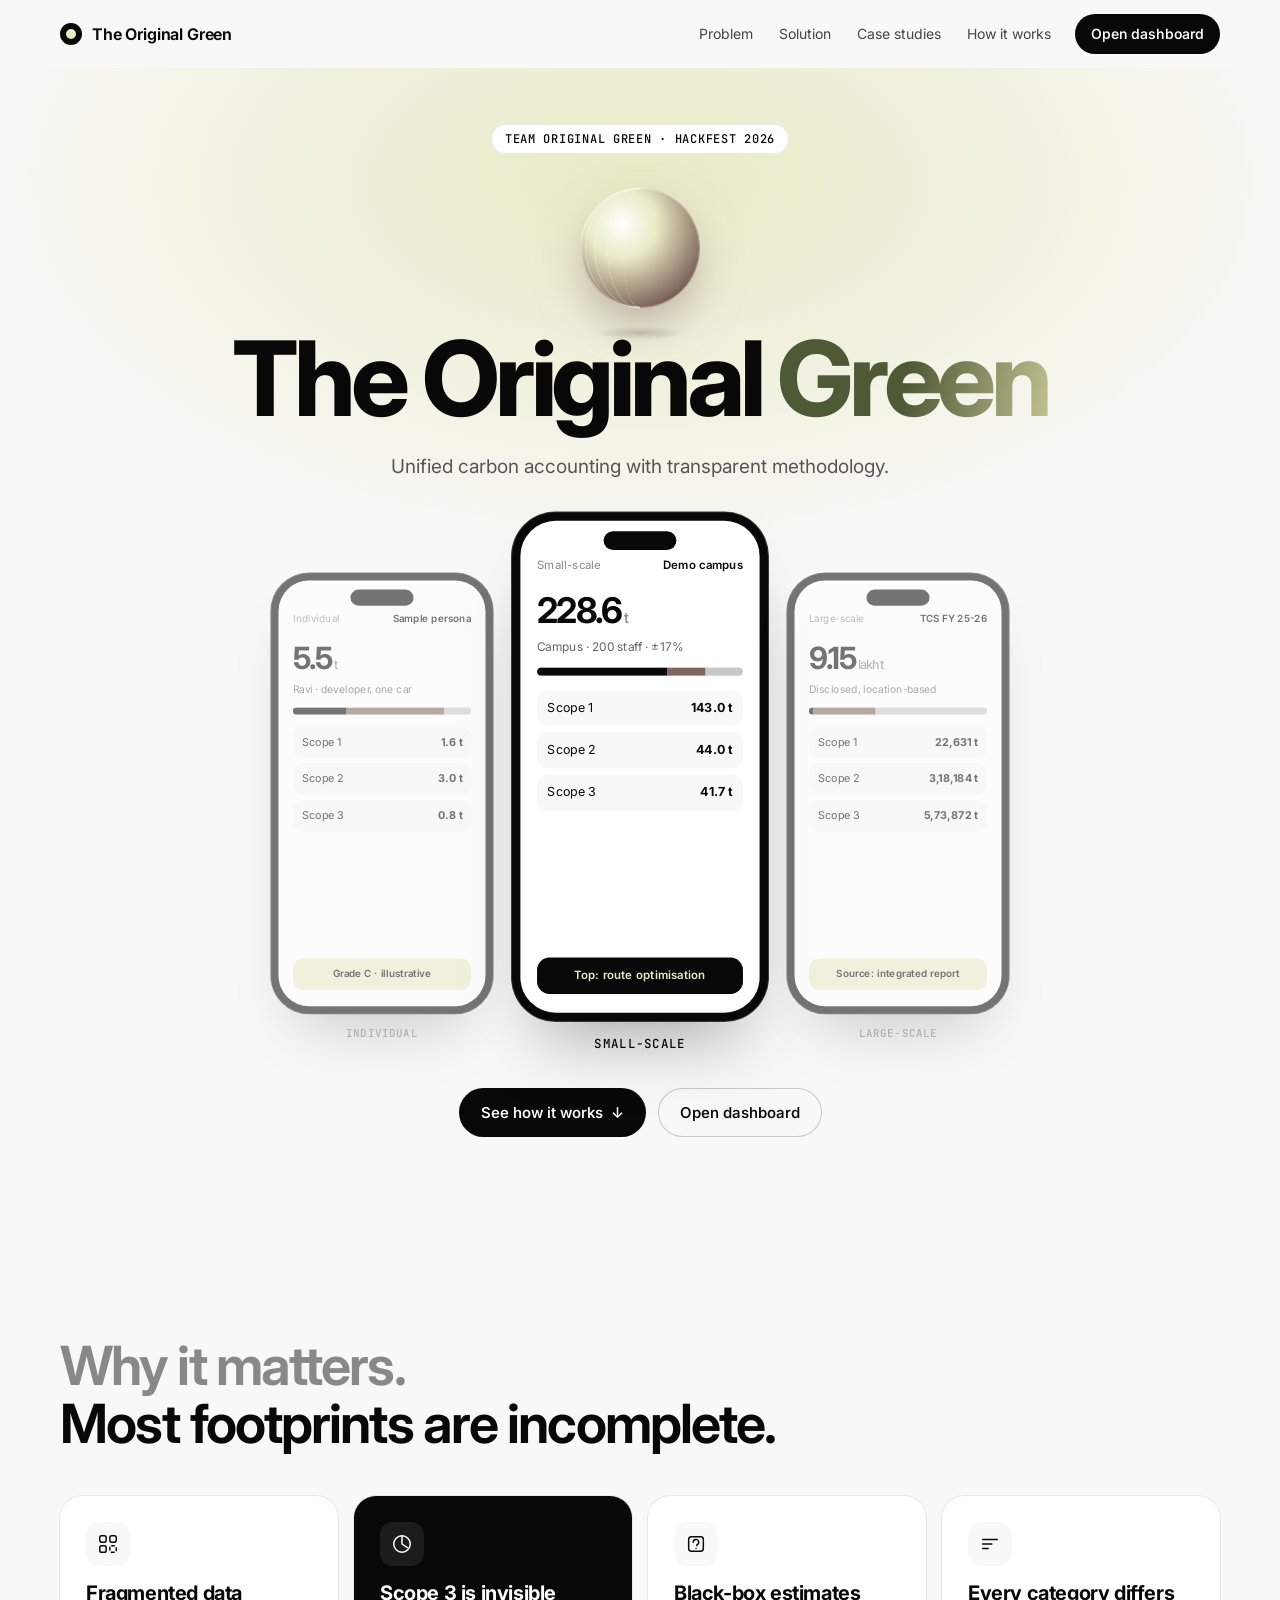
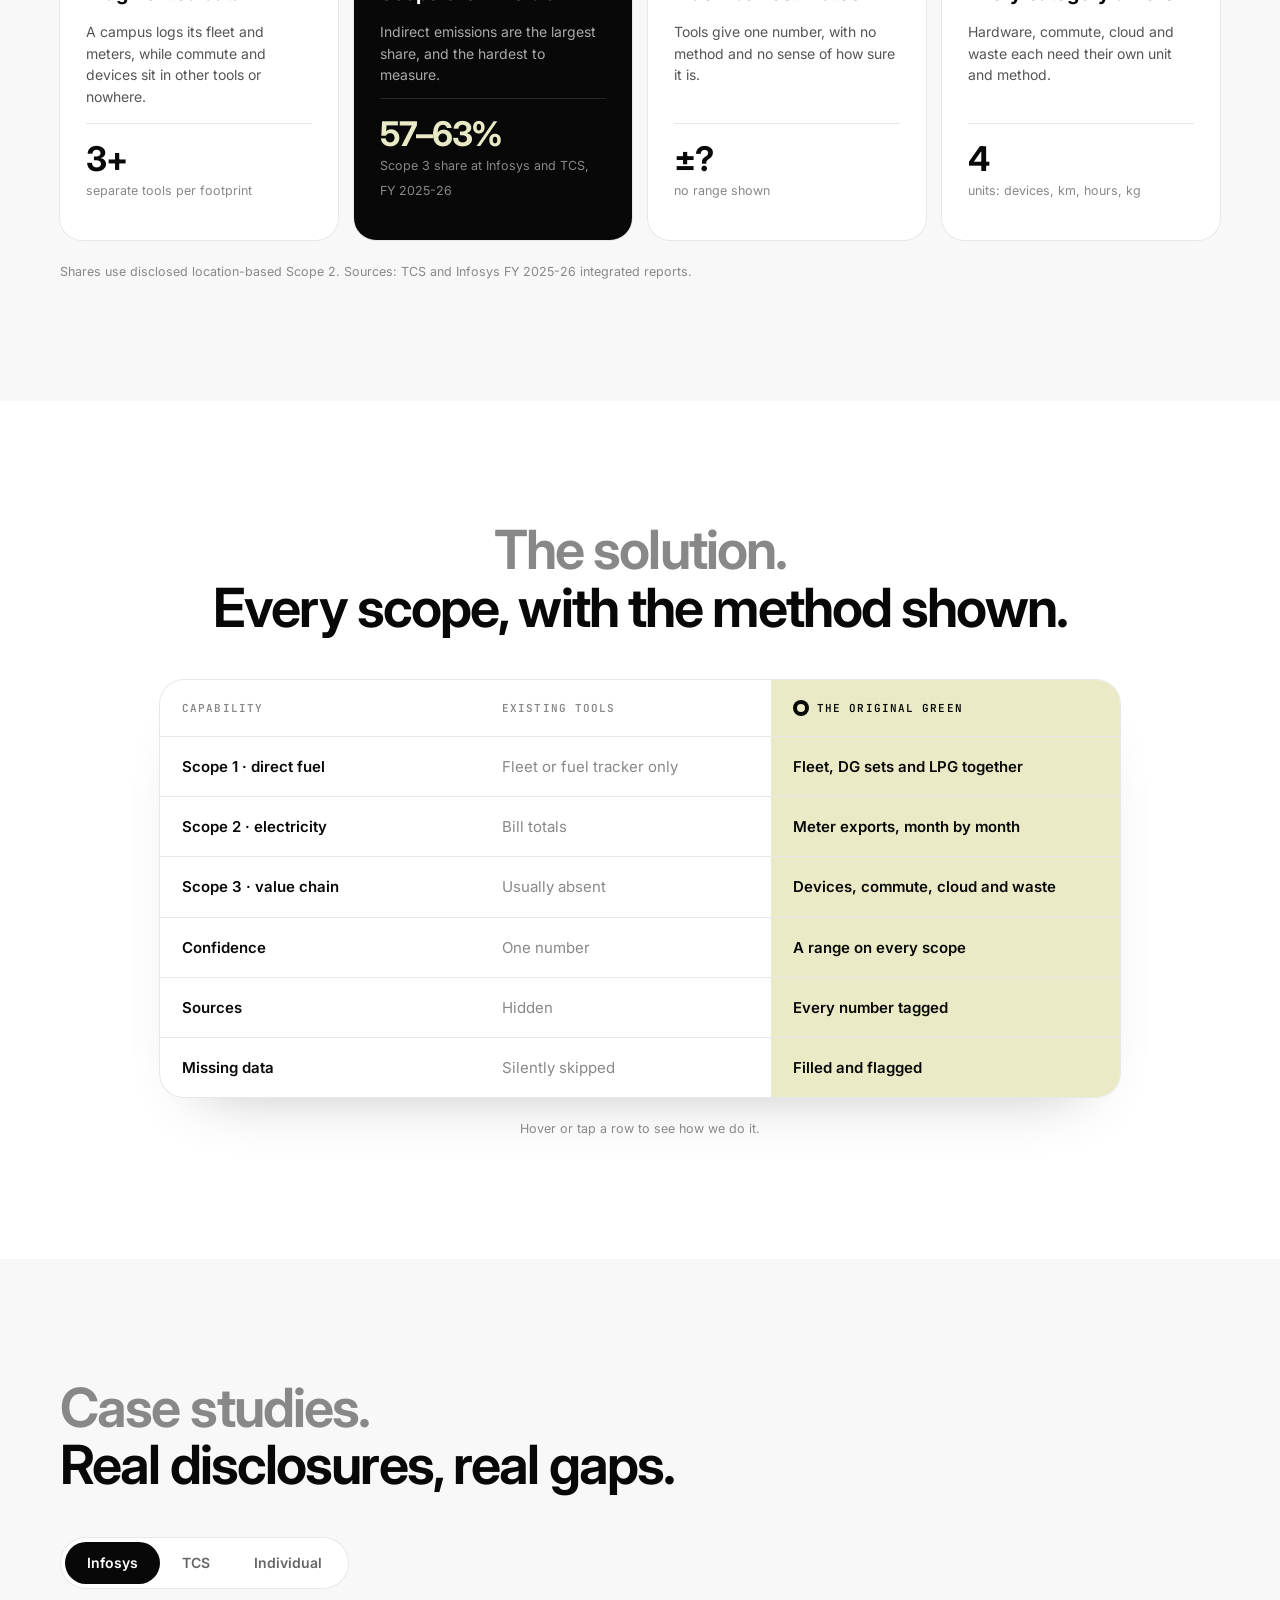
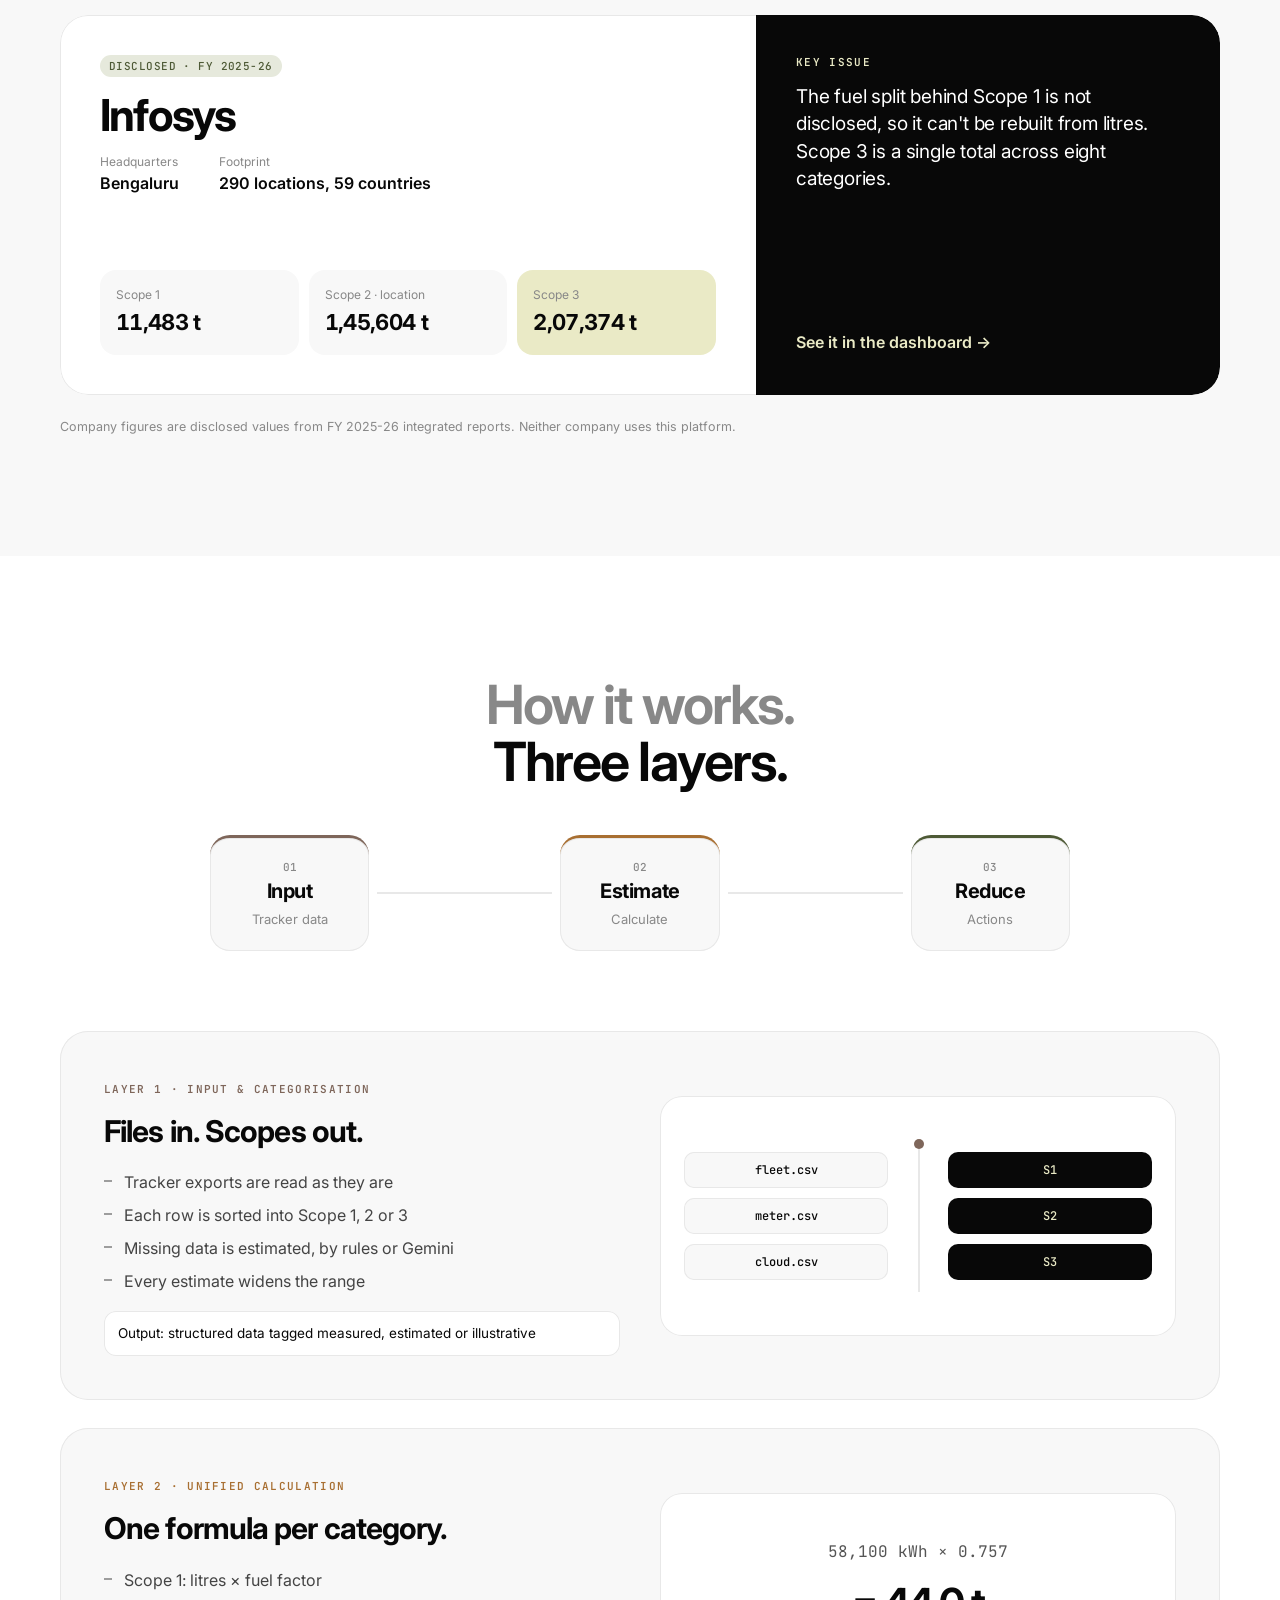
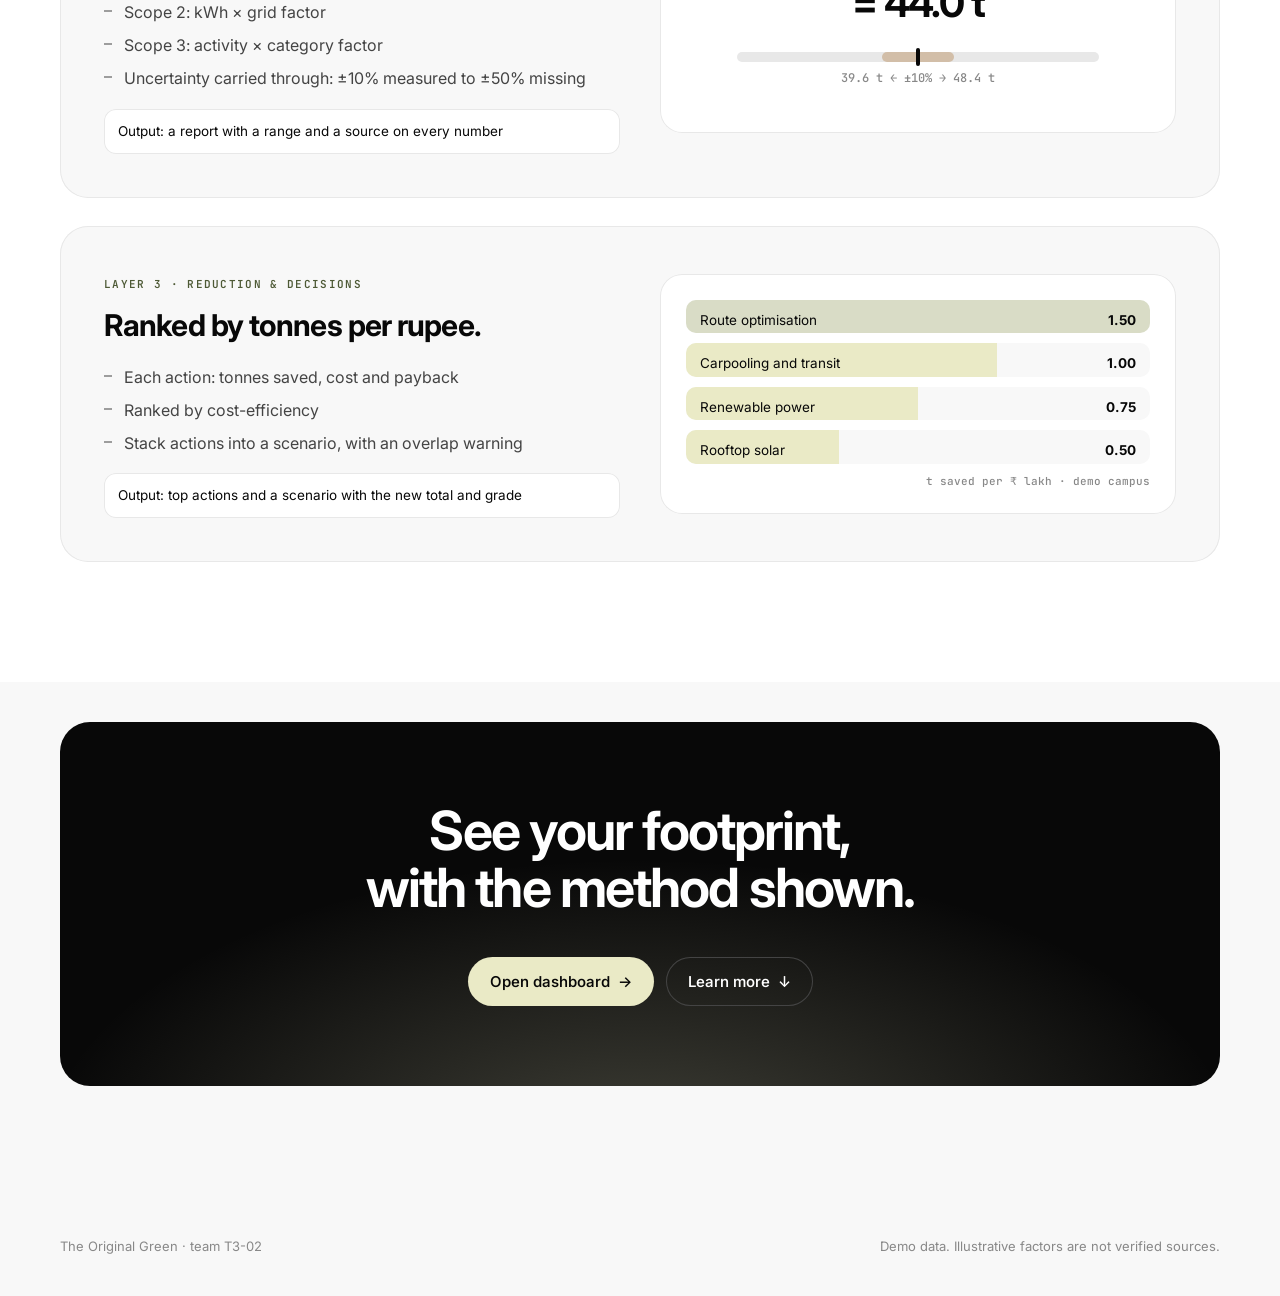
==== commit 4fea84b6: "Landing page: The Original Green, per LANDING_PAGE_REFINED_PROMPT Hero with rotating title and three" ====
--- a/frontend/index.html
+++ b/frontend/index.html
@@ -3,12 +3,12 @@
 <head>
   <meta charset="utf-8">
   <meta name="viewport" content="width=device-width, initial-scale=1">
-  <title>Carbon Aggregation · Unified carbon accounting</title>
-  <meta name="description" content="One footprint from every source. Scope 1, 2 and 3 from the trackers you already use, with the method shown.">
+  <title>The Original Green · Unified carbon accounting</title>
+  <meta name="description" content="Unified carbon accounting with transparent methodology. Scope 1, 2 and 3 from the trackers you already use.">
   <script>document.documentElement.classList.add("js");</script>
   <link rel="preconnect" href="https://fonts.googleapis.com">
   <link rel="preconnect" href="https://fonts.gstatic.com" crossorigin>
-  <link href="https://fonts.googleapis.com/css2?family=Inter:wght@400;500;600;650;700&family=JetBrains+Mono:wght@400;500&display=swap" rel="stylesheet">
+  <link href="https://fonts.googleapis.com/css2?family=Inter:wght@400;500;600;650;700;800&family=JetBrains+Mono:wght@400;500&display=swap" rel="stylesheet">
   <link rel="stylesheet" href="assets/home.css">
 </head>
 <body>
@@ -16,204 +16,275 @@
 
   <header class="nav" id="nav">
     <div class="wrap nav-inner">
-      <a class="logo" href="#top"><span class="logo-mark" aria-hidden="true"></span>Carbon Aggregation</a>
+      <a class="logo" href="#top"><span class="logo-mark" aria-hidden="true"></span>The Original Green</a>
       <nav class="nav-links" aria-label="Main">
-        <a href="#network">Platform</a>
-        <a href="#gap">The gap</a>
-        <a href="#scopes">Scopes</a>
-        <a href="#compare">Why us</a>
-        <a href="tracker-demo/index.html">Trackers</a>
+        <a href="#problem">Problem</a>
+        <a href="#compare">Solution</a>
+        <a href="#cases">Case studies</a>
+        <a href="#how">How it works</a>
       </nav>
-      <a class="btn btn-sm" href="dashboard.html#small_scale">Launch app</a>
+      <a class="btn btn-sm" href="dashboard.html#small_scale/open/overview">Open dashboard</a>
     </div>
   </header>
 
   <main id="top">
-    <!-- Hero -->
+    <!-- 1. Hero -->
     <section class="hero">
       <div class="wrap hero-center">
         <p class="chip reveal">Team Original Green · HackFest 2026</p>
-        <h1 class="h1 reveal d1"><span class="soft">One footprint.</span><br>Every source, shown.</h1>
-        <p class="lede reveal d2">Read the trackers you already use. See Scope 1, 2 and 3 with the method behind every number.</p>
+        <div class="title-stage reveal" aria-hidden="true">
+          <div class="ball">
+            <i style="--i:0"></i><i style="--i:1"></i><i style="--i:2"></i><i style="--i:3"></i><i style="--i:4"></i><i style="--i:5"></i>
+            <i style="--i:6"></i><i style="--i:7"></i><i style="--i:8"></i><i style="--i:9"></i><i style="--i:10"></i><i style="--i:11"></i>
+          </div>
+        </div>
+        <h1 class="h1 spin-title reveal d1">
+          <span class="word">The</span> <span class="word">Original</span> <span class="word shimmer">Green</span>
+        </h1>
+        <p class="lede reveal d2">Unified carbon accounting with transparent methodology.</p>
+
+        <div class="phones reveal d2" id="phones">
+          <figure class="phone" data-i="0">
+            <div class="screen">
+              <div class="ps-top"><span>Individual</span><b>Sample persona</b></div>
+              <div class="ps-big">5.5<small> t</small></div>
+              <div class="ps-sub">Ravi · developer, one car</div>
+              <div class="ps-bar"><i style="width:30%" class="s1"></i><i style="width:55%" class="s2"></i><i style="width:15%" class="s3"></i></div>
+              <ul class="ps-list"><li><span>Scope 1</span><b>1.6 t</b></li><li><span>Scope 2</span><b>3.0 t</b></li><li><span>Scope 3</span><b>0.8 t</b></li></ul>
+              <div class="ps-chip">Grade C · illustrative</div>
+            </div>
+            <figcaption>Individual</figcaption>
+          </figure>
+          <figure class="phone" data-i="1">
+            <div class="screen">
+              <div class="ps-top"><span>Small-scale</span><b>Demo campus</b></div>
+              <div class="ps-big">228.6<small> t</small></div>
+              <div class="ps-sub">Campus · 200 staff · ±17%</div>
+              <div class="ps-bar"><i style="width:63%" class="s1"></i><i style="width:19%" class="s2"></i><i style="width:18%" class="s3"></i></div>
+              <ul class="ps-list"><li><span>Scope 1</span><b>143.0 t</b></li><li><span>Scope 2</span><b>44.0 t</b></li><li><span>Scope 3</span><b>41.7 t</b></li></ul>
+              <div class="ps-chip dark">Top: route optimisation</div>
+            </div>
+            <figcaption>Small-scale</figcaption>
+          </figure>
+          <figure class="phone" data-i="2">
+            <div class="screen">
+              <div class="ps-top"><span>Large-scale</span><b>TCS FY 25-26</b></div>
+              <div class="ps-big">9.15<small> lakh t</small></div>
+              <div class="ps-sub">Disclosed, location-based</div>
+              <div class="ps-bar"><i style="width:2.5%" class="s1"></i><i style="width:34.8%" class="s2"></i><i style="width:62.7%" class="s3"></i></div>
+              <ul class="ps-list"><li><span>Scope 1</span><b>22,631 t</b></li><li><span>Scope 2</span><b>3,18,184 t</b></li><li><span>Scope 3</span><b>5,73,872 t</b></li></ul>
+              <div class="ps-chip">Source: integrated report</div>
+            </div>
+            <figcaption>Large-scale</figcaption>
+          </figure>
+        </div>
+
         <div class="hero-actions reveal d3">
-          <a class="btn" href="dashboard.html#small_scale">Open the dashboard <span class="arrow">→</span></a>
-          <a class="btn btn-ghost" href="#network">See how it works</a>
-        </div>
-      </div>
-
-      <div class="wrap">
-        <div class="mock reveal d2" id="hero-mock" aria-label="Sample report, demo data">
-          <div class="mock-top">
-            <div class="mock-dots" aria-hidden="true"><i></i><i></i><i></i></div>
-            <span class="mock-title">Campus · 200 staff · FY 2025-26</span>
-            <span class="badge measured">Live demo</span>
-          </div>
-          <div class="mock-grid">
-            <div class="m-total">
-              <span class="muted">Annual footprint</span>
-              <strong>228.6<small> t CO₂e</small></strong>
-              <div class="mock-stack" aria-hidden="true"><span class="s1" data-w="63"></span><span class="s2" data-w="19"></span><span class="s3" data-w="18"></span></div>
-              <div class="mock-legend"><span><i class="s1"></i>Scope 1 · 143.0 t</span><span><i class="s2"></i>Scope 2 · 44.0 t</span><span><i class="s3"></i>Scope 3 · 41.7 t</span></div>
-            </div>
-            <div class="m-side">
-              <div class="m-kpi"><span>Grade</span><strong>C</strong></div>
-              <div class="m-kpi"><span>Range</span><strong>±17%</strong></div>
-              <div class="m-kpi dark"><span>Top action</span><strong>Route optimisation</strong><em>3.0 t · ₹2.0 L</em></div>
-            </div>
-          </div>
-        </div>
-      </div>
-    </section>
-
-    <!-- Sources marquee -->
-    <section class="marquee" aria-label="Sources we read">
-      <div class="marquee-track">
-        <span>Fleet logs</span><span>Smart meters</span><span>Cloud bills</span><span>Asset registers</span><span>Commute surveys</span><span>Waste logs</span><span>DG run-hours</span><span>BRSR reports</span>
-        <span aria-hidden="true">Fleet logs</span><span aria-hidden="true">Smart meters</span><span aria-hidden="true">Cloud bills</span><span aria-hidden="true">Asset registers</span><span aria-hidden="true">Commute surveys</span><span aria-hidden="true">Waste logs</span><span aria-hidden="true">DG run-hours</span><span aria-hidden="true">BRSR reports</span>
-      </div>
-    </section>
-
-    <!-- Network: one core, many sources -->
-    <section class="section" id="network">
-      <div class="wrap">
-        <h2 class="h2 reveal"><span class="soft">One platform.</span><br>Every source connected.</h2>
-        <div class="net reveal" aria-label="Sources connected to the core">
-          <svg viewBox="0 0 1000 520" preserveAspectRatio="xMidYMid meet" aria-hidden="true">
-            <defs>
-              <pattern id="grid" width="40" height="40" patternUnits="userSpaceOnUse"><path d="M40 0H0V40" fill="none" stroke="#ececec" stroke-width="1"/></pattern>
-              <radialGradient id="glow"><stop offset="0" stop-color="#eaeac6" stop-opacity=".9"/><stop offset="1" stop-color="#eaeac6" stop-opacity="0"/></radialGradient>
-            </defs>
-            <rect width="1000" height="520" fill="url(#grid)"/>
-            <circle cx="500" cy="260" r="190" fill="url(#glow)"/>
-            <g class="orbit-ring"><circle cx="500" cy="260" r="130" fill="none" stroke="#c8c8c8" stroke-dasharray="3 7"/></g>
-            <g class="wires">
-              <path id="w1" d="M500 260 L150 120"/><path id="w2" d="M500 260 L120 330"/><path id="w3" d="M500 260 L330 470"/>
-              <path id="w4" d="M500 260 L850 100"/><path id="w5" d="M500 260 L890 330"/><path id="w6" d="M500 260 L680 470"/>
-            </g>
-            <g class="pulses">
-              <circle r="4"><animateMotion dur="3s" repeatCount="indefinite" keyPoints="1;0" keyTimes="0;1"><mpath href="#w1"/></animateMotion></circle>
-              <circle r="4"><animateMotion dur="3.6s" begin=".6s" repeatCount="indefinite" keyPoints="1;0" keyTimes="0;1"><mpath href="#w2"/></animateMotion></circle>
-              <circle r="4"><animateMotion dur="3.2s" begin="1.2s" repeatCount="indefinite" keyPoints="1;0" keyTimes="0;1"><mpath href="#w3"/></animateMotion></circle>
-              <circle r="4"><animateMotion dur="3.4s" begin=".3s" repeatCount="indefinite" keyPoints="1;0" keyTimes="0;1"><mpath href="#w4"/></animateMotion></circle>
-              <circle r="4"><animateMotion dur="3s" begin="1s" repeatCount="indefinite" keyPoints="1;0" keyTimes="0;1"><mpath href="#w5"/></animateMotion></circle>
-              <circle r="4"><animateMotion dur="3.8s" begin="1.6s" repeatCount="indefinite" keyPoints="1;0" keyTimes="0;1"><mpath href="#w6"/></animateMotion></circle>
-            </g>
-            <g class="node"><circle cx="150" cy="120" r="9"/><text x="150" y="98">FLEET</text></g>
-            <g class="node"><circle cx="120" cy="330" r="9"/><text x="120" y="358">ENERGY</text></g>
-            <g class="node"><circle cx="330" cy="470" r="9"/><text x="330" y="500">CLOUD</text></g>
-            <g class="node"><circle cx="850" cy="100" r="9"/><text x="850" y="78">HARDWARE</text></g>
-            <g class="node"><circle cx="890" cy="330" r="9"/><text x="890" y="358">COMMUTE</text></g>
-            <g class="node"><circle cx="680" cy="470" r="9"/><text x="680" y="500">WASTE</text></g>
-            <g class="core">
-              <path d="M455 215h16M455 215v16M545 215h-16M545 215v16M455 305h16M455 305v-16M545 305h-16M545 305v-16" fill="none" stroke="#080808" stroke-width="1.5"/>
-              <circle cx="500" cy="260" r="20" fill="#080808"/><circle cx="500" cy="260" r="7" fill="#eaeac6"/>
-              <text x="500" y="200" class="core-label">CARBON CORE</text>
-              <text x="500" y="332" class="core-sub">One footprint · method shown</text>
-            </g>
-          </svg>
-        </div>
-        <div class="tri">
-          <div class="reveal"><span class="num">01</span><h3>Read</h3><p>Exports from your trackers. Nothing re-typed.</p></div>
-          <div class="reveal d1"><span class="num">02</span><h3>Calculate</h3><p>Every scope, its factor, its range.</p></div>
-          <div class="reveal d2"><span class="num">03</span><h3>Act</h3><p>Actions ranked by tonnes per rupee.</p></div>
-        </div>
-      </div>
-    </section>
-
-    <!-- The gap: horizontal scroll carousel -->
-    <section class="hscroll" id="gap">
-      <div class="hs-sticky">
-        <div class="wrap hs-head">
-          <h2 class="h2"><span class="soft">The gap.</span><br>Why footprints are incomplete.</h2>
-          <div class="hs-count"><span id="hs-i">01</span> / 04</div>
-        </div>
-        <div class="hs-track" id="hs-track">
-          <article class="hs-card">
-            <span class="hs-n">01</span>
+          <a class="btn" href="#how">See how it works <span class="arrow">↓</span></a>
+          <a class="btn btn-ghost" href="dashboard.html#small_scale/open/overview">Open dashboard</a>
+        </div>
+      </div>
+    </section>
+
+    <!-- 2. Problem -->
+    <section class="section" id="problem">
+      <div class="wrap">
+        <h2 class="h2 reveal"><span class="soft">Why it matters.</span><br>Most footprints are incomplete.</h2>
+        <div class="problems">
+          <article class="pcard reveal" tabindex="0">
+            <span class="picon"><svg viewBox="0 0 24 24"><rect x="3" y="3" width="7" height="7" rx="2"/><rect x="14" y="3" width="7" height="7" rx="2"/><rect x="3" y="14" width="7" height="7" rx="2"/><rect x="14" y="14" width="7" height="7" rx="2" stroke-dasharray="3 3"/></svg></span>
             <h3>Fragmented data</h3>
-            <p>Fleet, power, cloud and HR live in different tools. Scope 3 never gets joined up.</p>
-            <div class="hs-viz v-frag"><i></i><i></i><i></i><i></i></div>
-          </article>
-          <article class="hs-card">
-            <span class="hs-n">02</span>
+            <p>A campus logs its fleet and meters, while commute and devices sit in other tools or nowhere.</p>
+            <div class="pstat"><strong>3+</strong><span>separate tools per footprint</span></div>
+            <p class="why"><b>Why it matters:</b> you can't reduce what you can't see.</p>
+          </article>
+          <article class="pcard dark reveal d1" tabindex="0">
+            <span class="picon"><svg viewBox="0 0 24 24"><circle cx="12" cy="12" r="9"/><path d="M12 3v9l6 4"/></svg></span>
+            <h3>Scope 3 is invisible</h3>
+            <p>Indirect emissions are the largest share, and the hardest to measure.</p>
+            <div class="pstat"><strong>57–63%</strong><span>Scope 3 share at Infosys and TCS, FY 2025-26</span></div>
+            <p class="why"><b>Why it matters:</b> the biggest lever is the one left out.</p>
+          </article>
+          <article class="pcard reveal d2" tabindex="0">
+            <span class="picon"><svg viewBox="0 0 24 24"><rect x="4" y="4" width="16" height="16" rx="3"/><path d="M9 10a3 3 0 1 1 4 2.8V14M12 17h.01"/></svg></span>
             <h3>Black-box estimates</h3>
-            <p>Tools estimate, but never say how sure they are.</p>
-            <div class="hs-viz v-range"><span class="pt"></span><span class="band"></span></div>
-          </article>
-          <article class="hs-card">
-            <span class="hs-n">03</span>
+            <p>Tools give one number, with no method and no sense of how sure it is.</p>
+            <div class="pstat"><strong>±?</strong><span>no range shown</span></div>
+            <p class="why"><b>Why it matters:</b> a number you can't check can't be trusted.</p>
+          </article>
+          <article class="pcard reveal d3" tabindex="0">
+            <span class="picon"><svg viewBox="0 0 24 24"><path d="M4 7h16M4 12h10M4 17h6"/></svg></span>
             <h3>Every category differs</h3>
-            <p>Cloud, devices, commute and waste each need their own method.</p>
-            <div class="hs-viz v-cats"><b>km</b><b>kWh</b><b>hours</b><b>kg</b></div>
-          </article>
-          <article class="hs-card dark">
-            <span class="hs-n">04</span>
-            <h3>Scope 3 is the big one</h3>
-            <p>TCS's FY 2025-26 Scope 3 is 573,872 tCO₂e, against 22,631 t for Scope 1.</p>
-            <div class="hs-viz v-bars"><span style="--h:8%"></span><span style="--h:20%"></span><span style="--h:100%"></span></div>
-          </article>
-        </div>
-      </div>
-    </section>
-
-    <!-- Scopes orbit -->
-    <section class="section alt" id="scopes">
-      <div class="wrap orbit-wrap">
-        <div>
-          <h2 class="h2 reveal"><span class="soft">Three scopes.</span><br>One number you can trust.</h2>
-          <p class="lede reveal d1">Each scope carries its own range, and each number says whether it is measured, estimated or illustrative.</p>
-          <div class="legend-list reveal d2">
-            <div><span class="badge measured">Measured</span><span>From your trackers</span></div>
-            <div><span class="badge estimated">Estimated</span><span>Filled in, reason shown</span></div>
-            <div><span class="badge illustrative">Illustrative</span><span>Demo factor, not a source</span></div>
-          </div>
-        </div>
-        <div class="orbit reveal" aria-label="Scopes around the total">
-          <div class="o-ring r1"></div><div class="o-ring r2"></div>
-          <div class="o-spin">
-            <div class="o-sat" style="--a:0deg"><div class="o-in"><strong>143.0 t</strong><span>Scope 1 · fuel</span></div></div>
-            <div class="o-sat" style="--a:120deg"><div class="o-in"><strong>44.0 t</strong><span>Scope 2 · power</span></div></div>
-            <div class="o-sat" style="--a:240deg"><div class="o-in"><strong>41.7 t</strong><span>Scope 3 · rest</span></div></div>
-          </div>
-          <div class="o-core"><span>Total</span><strong>228.6 t</strong><em>±17%</em></div>
-        </div>
-      </div>
-    </section>
-
-    <!-- Comparison, Synex style -->
-    <section class="section" id="compare">
-      <div class="wrap">
-        <h2 class="h2 center reveal"><span class="soft">Built for the full footprint.</span><br>Not single-source tracking.</h2>
-        <div class="vs reveal">
-          <div class="vs-rows">
-            <div class="vs-head">Capability</div>
-            <div>Reads every tracker export</div>
-            <div>Scope 3 by category</div>
-            <div>A range on every scope</div>
-            <div>Every number tagged with its source</div>
-            <div>Actions ranked by tonnes per rupee</div>
-          </div>
-          <div class="vs-col us">
-            <div class="vs-head"><span class="logo-mark sm"></span>Carbon Aggregation</div>
-            <div>✓</div><div>✓</div><div>✓</div><div>✓</div><div>✓</div>
-          </div>
-          <div class="vs-col them">
-            <div class="vs-head">Single-source tracker</div>
-            <div>One source</div><div>Absent</div><div>Absent</div><div>Absent</div><div>General advice</div>
-          </div>
-        </div>
-      </div>
-    </section>
-
-    <!-- Layers: scroll-filled steps -->
-    <section class="section alt" id="layers">
-      <div class="wrap steps-wrap">
-        <h2 class="h2 reveal"><span class="soft">From file</span><br>to action.</h2>
-        <div class="steps" id="steps">
-          <div class="steps-line"><i id="steps-fill"></i></div>
-          <div class="step"><span>Layer 1 · Input</span><h3>Trackers are read as exports</h3><p>Gaps are proposed and labelled. Each estimate widens the range.</p></div>
-          <div class="step"><span>Layer 2 · Calculate</span><h3>Every scope gets its formula</h3><p><code>58,100 kWh × 0.757 = 44.0 t</code></p></div>
-          <div class="step"><span>Layer 3 · Reduce</span><h3>Actions ranked by value</h3><p><code>3.0 t ÷ ₹2.0 L = 1.50 t per lakh</code></p></div>
+            <p>Hardware, commute, cloud and waste each need their own unit and method.</p>
+            <div class="pstat"><strong>4</strong><span>units: devices, km, hours, kg</span></div>
+            <p class="why"><b>Why it matters:</b> one generic factor gets each one wrong.</p>
+          </article>
+        </div>
+        <p class="fine reveal">Shares use disclosed location-based Scope 2. Sources: TCS and Infosys FY 2025-26 integrated reports.</p>
+      </div>
+    </section>
+
+    <!-- 3. Comparison -->
+    <section class="section alt" id="compare">
+      <div class="wrap">
+        <h2 class="h2 center reveal"><span class="soft">The solution.</span><br>Every scope, with the method shown.</h2>
+        <div class="ctable reveal" id="ctable" role="table" aria-label="Existing tools compared with The Original Green">
+          <div class="crow chead" role="row">
+            <span role="columnheader">Capability</span><span role="columnheader">Existing tools</span><span role="columnheader" class="us"><span class="logo-mark sm"></span>The Original Green</span>
+          </div>
+          <div class="crow" role="row" tabindex="0">
+            <span role="cell">Scope 1 · direct fuel</span><span role="cell" class="them">Fleet or fuel tracker only</span><span role="cell" class="us">Fleet, DG sets and LPG together</span>
+            <div class="how"><b>How we do it</b><code>litres × 2.68 kg CO₂e (diesel, IPCC 2006)</code></div>
+          </div>
+          <div class="crow" role="row" tabindex="0">
+            <span role="cell">Scope 2 · electricity</span><span role="cell" class="them">Bill totals</span><span role="cell" class="us">Meter exports, month by month</span>
+            <div class="how"><b>How we do it</b><code>kWh × 0.757 kg CO₂e (CEA combined margin, FY 2023-24)</code></div>
+          </div>
+          <div class="crow" role="row" tabindex="0">
+            <span role="cell">Scope 3 · value chain</span><span role="cell" class="them">Usually absent</span><span role="cell" class="us">Devices, commute, cloud and waste</span>
+            <div class="how"><b>How we do it</b><code>activity × category factor, labelled illustrative until verified</code></div>
+          </div>
+          <div class="crow" role="row" tabindex="0">
+            <span role="cell">Confidence</span><span role="cell" class="them">One number</span><span role="cell" class="us">A range on every scope</span>
+            <div class="how"><b>How we do it</b><code>full ±10% · partial ±25% · overview ±40% · missing ±50%</code></div>
+          </div>
+          <div class="crow" role="row" tabindex="0">
+            <span role="cell">Sources</span><span role="cell" class="them">Hidden</span><span role="cell" class="us">Every number tagged</span>
+            <div class="how"><b>How we do it</b><code>measured · estimated · illustrative, with the factor and its source</code></div>
+          </div>
+          <div class="crow" role="row" tabindex="0">
+            <span role="cell">Missing data</span><span role="cell" class="them">Silently skipped</span><span role="cell" class="us">Filled and flagged</span>
+            <div class="how"><b>How we do it</b><code>rule-based or AI estimate → marked estimated → range widens</code></div>
+          </div>
+        </div>
+        <p class="fine center reveal">Hover or tap a row to see how we do it.</p>
+      </div>
+    </section>
+
+    <!-- 4. Case studies -->
+    <section class="section" id="cases">
+      <div class="wrap">
+        <h2 class="h2 reveal"><span class="soft">Case studies.</span><br>Real disclosures, real gaps.</h2>
+        <div class="ctabs reveal" role="tablist" aria-label="Case studies" id="case-tabs">
+          <span class="tab-ind" id="tab-ind" aria-hidden="true"></span>
+          <button role="tab" aria-selected="true" data-case="0">Infosys</button>
+          <button role="tab" aria-selected="false" data-case="1">TCS</button>
+          <button role="tab" aria-selected="false" data-case="2">Individual</button>
+        </div>
+        <div class="case-view reveal" id="case-view">
+          <div class="case-track" id="case-track">
+            <article class="case">
+              <div class="case-main">
+                <span class="badge measured">Disclosed · FY 2025-26</span>
+                <h3>Infosys</h3>
+                <dl class="case-meta"><div><dt>Headquarters</dt><dd>Bengaluru</dd></div><div><dt>Footprint</dt><dd>290 locations, 59 countries</dd></div></dl>
+                <div class="case-scopes">
+                  <div><span>Scope 1</span><strong>11,483 t</strong></div>
+                  <div><span>Scope 2 · location</span><strong>1,45,604 t</strong></div>
+                  <div class="big"><span>Scope 3</span><strong>2,07,374 t</strong></div>
+                </div>
+              </div>
+              <div class="case-issue">
+                <span class="ki">Key issue</span>
+                <p>The fuel split behind Scope 1 is not disclosed, so it can't be rebuilt from litres. Scope 3 is a single total across eight categories.</p>
+                <a href="dashboard.html#case_infosys/open/overview">See it in the dashboard →</a>
+              </div>
+            </article>
+            <article class="case">
+              <div class="case-main">
+                <span class="badge measured">Disclosed · FY 2025-26</span>
+                <h3>TCS</h3>
+                <dl class="case-meta"><div><dt>Headquarters</dt><dd>Mumbai</dd></div><div><dt>Employees</dt><dd>5,80,000+</dd></div></dl>
+                <div class="case-scopes">
+                  <div><span>Scope 1</span><strong>22,631 t</strong></div>
+                  <div><span>Scope 2 · location</span><strong>3,18,184 t</strong></div>
+                  <div class="big"><span>Scope 3</span><strong>5,73,872 t</strong></div>
+                </div>
+              </div>
+              <div class="case-issue">
+                <span class="ki">Key issue</span>
+                <p>Most of Scope 1 is refrigerant leaks (14,769 t), which fuel-only tools miss. Commuting alone is 3,02,962 t of Scope 3.</p>
+                <a href="dashboard.html#case_tcs/open/overview">See it in the dashboard →</a>
+              </div>
+            </article>
+            <article class="case">
+              <div class="case-main">
+                <span class="badge illustrative">Sample persona · fictional</span>
+                <h3>Ravi, individual</h3>
+                <dl class="case-meta"><div><dt>Profile</dt><dd>Software developer</dd></div><div><dt>Travel</dt><dd>One car</dd></div></dl>
+                <div class="case-scopes">
+                  <div><span>Scope 1</span><strong>1.6 t</strong></div>
+                  <div><span>Scope 2</span><strong>3.0 t</strong></div>
+                  <div class="big"><span>Scope 3</span><strong>0.8 t</strong></div>
+                </div>
+              </div>
+              <div class="case-issue">
+                <span class="ki">Key issue</span>
+                <p>No commute survey or device list, just a car and a power bill. Scope 3 uses illustrative factors, so its range is ±50%.</p>
+                <a href="dashboard.html#individual/open/overview">See it in the dashboard →</a>
+              </div>
+            </article>
+          </div>
+        </div>
+        <p class="fine reveal">Company figures are disclosed values from FY 2025-26 integrated reports. Neither company uses this platform.</p>
+      </div>
+    </section>
+
+    <!-- 5. Architecture -->
+    <section class="section alt" id="how">
+      <div class="wrap">
+        <h2 class="h2 center reveal"><span class="soft">How it works.</span><br>Three layers.</h2>
+        <div class="flow reveal" id="flow">
+          <div class="fnode l1"><span>01</span><b>Input</b><em>Tracker data</em></div>
+          <div class="fwire"><i></i></div>
+          <div class="fnode l2"><span>02</span><b>Estimate</b><em>Calculate</em></div>
+          <div class="fwire"><i></i></div>
+          <div class="fnode l3"><span>03</span><b>Reduce</b><em>Actions</em></div>
+        </div>
+
+        <div class="layers">
+          <article class="layer l1">
+            <div class="layer-text">
+              <span class="lk">Layer 1 · Input &amp; categorisation</span>
+              <h3>Files in. Scopes out.</h3>
+              <ul><li>Tracker exports are read as they are</li><li>Each row is sorted into Scope 1, 2 or 3</li><li>Missing data is estimated, by rules or Gemini</li><li>Every estimate widens the range</li></ul>
+              <p class="out">Output: structured data tagged measured, estimated or illustrative</p>
+            </div>
+            <div class="layer-viz viz-input" aria-hidden="true">
+              <div class="files"><span>fleet.csv</span><span>meter.csv</span><span>cloud.csv</span></div>
+              <div class="sorter"><i></i></div>
+              <div class="bins"><span>S1</span><span>S2</span><span>S3</span></div>
+            </div>
+          </article>
+          <article class="layer l2">
+            <div class="layer-text">
+              <span class="lk">Layer 2 · Unified calculation</span>
+              <h3>One formula per category.</h3>
+              <ul><li>Scope 1: litres × fuel factor</li><li>Scope 2: kWh × grid factor</li><li>Scope 3: activity × category factor</li><li>Uncertainty carried through: ±10% measured to ±50% missing</li></ul>
+              <p class="out">Output: a report with a range and a source on every number</p>
+            </div>
+            <div class="layer-viz viz-calc" aria-hidden="true">
+              <code>58,100 kWh × 0.757</code>
+              <strong>= 44.0 t</strong>
+              <div class="cband"><i></i><b></b></div>
+              <span class="cl">39.6 t ← ±10% → 48.4 t</span>
+            </div>
+          </article>
+          <article class="layer l3">
+            <div class="layer-text">
+              <span class="lk">Layer 3 · Reduction &amp; decisions</span>
+              <h3>Ranked by tonnes per rupee.</h3>
+              <ul><li>Each action: tonnes saved, cost and payback</li><li>Ranked by cost-efficiency</li><li>Stack actions into a scenario, with an overlap warning</li></ul>
+              <p class="out">Output: top actions and a scenario with the new total and grade</p>
+            </div>
+            <div class="layer-viz viz-rank" aria-hidden="true">
+              <div class="rk" style="--w:100%"><span>Route optimisation</span><b>1.50</b></div>
+              <div class="rk" style="--w:67%"><span>Carpooling and transit</span><b>1.00</b></div>
+              <div class="rk" style="--w:50%"><span>Renewable power</span><b>0.75</b></div>
+              <div class="rk" style="--w:33%"><span>Rooftop solar</span><b>0.50</b></div>
+              <em>t saved per ₹ lakh · demo campus</em>
+            </div>
+          </article>
         </div>
       </div>
     </section>
@@ -223,8 +294,8 @@
         <div class="cta reveal">
           <h2 class="h2">See your footprint,<br>with the method shown.</h2>
           <div class="hero-actions">
-            <a class="btn" href="dashboard.html#small_scale">Open the dashboard <span class="arrow">→</span></a>
-            <a class="btn btn-ghost" href="tracker-demo/index.html">Connect a tracker</a>
+            <a class="btn" href="dashboard.html#small_scale/open/overview">Open dashboard <span class="arrow">→</span></a>
+            <a class="btn btn-ghost" href="#problem">Learn more <span class="arrow">↓</span></a>
           </div>
         </div>
       </div>
@@ -233,7 +304,7 @@
 
   <footer class="footer">
     <div class="wrap footer-inner">
-      <span>Carbon Aggregation · team Original Green (T3-02)</span>
+      <span>The Original Green · team T3-02</span>
       <span>Demo data. Illustrative factors are not verified sources.</span>
     </div>
   </footer>
--- a/frontend/assets/home.css
+++ b/frontend/assets/home.css
@@ -10,9 +10,12 @@
 html { scroll-behavior: smooth; }
 body { font: 16px/1.55 Inter, system-ui, sans-serif; color: var(--ink); background: var(--paper); -webkit-font-smoothing: antialiased; overflow-x: hidden; }
 a { color: inherit; text-decoration: none; }
-code { font-family: var(--mono); font-size: .86em; background: var(--g1); padding: 2px 7px; border-radius: 6px; }
+button { font: inherit; color: inherit; }
+code { font-family: var(--mono); font-size: .86em; }
 .wrap { width: min(1160px, 100% - 32px); margin-inline: auto; }
-.muted, .soft { color: var(--g3); }
+.soft { color: var(--g3); }
+.fine { margin-top: 22px; font-size: 12.5px; color: var(--g3); }
+.center { text-align: center; }
 
 /* Progress + nav */
 .progress { position: fixed; top: 0; left: 0; height: 2px; width: 0; background: var(--ink); z-index: 60; }
@@ -27,20 +30,18 @@
 .btn { display: inline-flex; align-items: center; gap: 8px; background: var(--ink); color: var(--white); padding: 13px 22px; border-radius: 999px; font-weight: 550; font-size: 15px; transition: transform .25s var(--ease), box-shadow .25s; }
 .btn:hover { transform: translateY(-2px); box-shadow: 0 10px 24px rgba(0,0,0,.14); }
 .btn .arrow { transition: transform .25s var(--ease); }
-.btn:hover .arrow { transform: translateX(4px); }
+.btn:hover .arrow { transform: translateX(3px); }
 .btn-sm { padding: 9px 16px; font-size: 14px; }
 .btn-ghost { background: transparent; color: var(--ink); box-shadow: inset 0 0 0 1px var(--g2); }
 .btn-ghost:hover { box-shadow: inset 0 0 0 1px var(--ink); }
 
 /* Type */
-.h1 { font-size: clamp(42px, 7vw, 84px); line-height: 1.02; letter-spacing: -.045em; font-weight: 650; }
-.h2 { font-size: clamp(32px, 4.6vw, 54px); line-height: 1.06; letter-spacing: -.035em; font-weight: 650; margin-bottom: 40px; }
-.h2.center { text-align: center; }
-.lede { font-size: 18px; color: #555; max-width: 520px; }
-.chip { display: inline-block; font: 500 12px var(--mono); letter-spacing: .06em; text-transform: uppercase; padding: 7px 14px; border-radius: 999px; background: var(--white); box-shadow: inset 0 0 0 1px var(--g1); margin-bottom: 26px; }
-.badge { font: 500 11px var(--mono); padding: 4px 9px; border-radius: 999px; text-transform: uppercase; letter-spacing: .04em; white-space: nowrap; }
+.h1 { font-size: clamp(46px, 8.4vw, 104px); line-height: 1; letter-spacing: -.05em; font-weight: 750; }
+.h2 { font-size: clamp(32px, 4.6vw, 54px); line-height: 1.06; letter-spacing: -.035em; font-weight: 650; margin-bottom: 44px; }
+.lede { font-size: 19px; color: #555; max-width: 520px; }
+.chip { display: inline-block; font: 500 12px var(--mono); letter-spacing: .06em; text-transform: uppercase; padding: 7px 14px; border-radius: 999px; background: var(--white); box-shadow: inset 0 0 0 1px var(--g1); }
+.badge { display: inline-block; font: 500 11px var(--mono); padding: 4px 9px; border-radius: 999px; text-transform: uppercase; letter-spacing: .04em; white-space: nowrap; }
 .badge.measured { background: #e6e9dc; color: var(--moss); }
-.badge.estimated { background: #f3e7d8; color: var(--ochre); }
 .badge.illustrative { background: var(--g1); color: #555; }
 
 /* Reveal */
@@ -49,159 +50,209 @@
 .d1 { transition-delay: .1s !important; } .d2 { transition-delay: .2s !important; } .d3 { transition-delay: .3s !important; }
 
 /* Hero */
-.hero { padding: 80px 0 60px; background: radial-gradient(900px 480px at 50% 0%, var(--cream), transparent 70%); }
+.hero { padding: 56px 0 80px; background: radial-gradient(1000px 560px at 50% 10%, var(--cream), transparent 70%); overflow: hidden; }
 .hero-center { text-align: center; display: flex; flex-direction: column; align-items: center; }
-.hero-center .lede { margin: 24px auto 34px; }
-.hero-actions { display: flex; gap: 12px; flex-wrap: wrap; justify-content: center; }
-.mock { margin: 64px auto 0; max-width: 900px; background: var(--white); border-radius: 22px; box-shadow: 0 0 0 1px var(--g1), 0 40px 80px -30px rgba(0,0,0,.22); padding: 22px; }
-.js .mock.reveal.in { transform: perspective(1400px) rotateX(var(--tilt, 0deg)) scale(var(--sc, 1)); transition: opacity .9s var(--ease); }
-.mock-top { display: flex; align-items: center; gap: 14px; padding-bottom: 18px; border-bottom: 1px solid var(--g1); }
-.mock-dots { display: flex; gap: 6px; } .mock-dots i { width: 9px; height: 9px; border-radius: 50%; background: var(--g1); }
-.mock-title { font-size: 14px; font-weight: 550; margin-right: auto; }
-.mock-grid { display: grid; grid-template-columns: 1.6fr 1fr; gap: 18px; padding-top: 20px; }
-.m-total { display: flex; flex-direction: column; gap: 10px; }
-.m-total strong { font-size: 52px; letter-spacing: -.04em; line-height: 1; }
-.m-total small { font-size: 18px; color: var(--g3); font-weight: 500; }
-.mock-stack { display: flex; height: 12px; border-radius: 99px; overflow: hidden; background: var(--g1); margin-top: 8px; }
-.mock-stack span { width: 0; transition: width 1.4s var(--ease); }
+.hero-center .lede { margin: 22px auto 0; }
+.hero-actions { display: flex; gap: 12px; flex-wrap: wrap; justify-content: center; margin-top: 40px; }
+
+/* Disco ball: a sphere of facets turning on Y */
+.title-stage { width: 120px; height: 120px; margin: 34px 0 18px; perspective: 600px; }
+.ball { position: relative; width: 100%; height: 100%; transform-style: preserve-3d; animation: ball 9s linear infinite; }
+.ball::before { content: ""; position: absolute; inset: 0; border-radius: 50%; background: radial-gradient(circle at 35% 30%, #fff, var(--cream) 30%, var(--stone) 75%, var(--ink)); box-shadow: 0 20px 50px -10px rgba(126,102,90,.6); }
+.ball i { position: absolute; inset: 0; border-radius: 50%; border: 1px solid rgba(255,255,255,.35); transform: rotateY(calc(var(--i) * 15deg)); }
+.ball i:nth-child(n+7) { transform: rotateX(90deg) rotateY(calc(var(--i) * 30deg)); border-color: rgba(8,8,8,.12); }
+.title-stage::after { content: ""; display: block; width: 90px; height: 14px; margin: 18px auto 0; border-radius: 50%; background: radial-gradient(rgba(8,8,8,.18), transparent 70%); }
+@keyframes ball { to { transform: rotateY(360deg) rotateX(12deg); } }
+
+.spin-title { perspective: 900px; }
+.spin-title .word { display: inline-block; transform-origin: 50% 60%; }
+.js .spin-title.in .word { animation: flipin 1.2s var(--ease) both; }
+.js .spin-title.in .word:nth-child(2) { animation-delay: .15s; }
+.js .spin-title.in .word:nth-child(3) { animation-delay: .3s; }
+@keyframes flipin { from { transform: rotateY(-100deg); opacity: 0; } to { transform: none; opacity: 1; } }
+.shimmer { background: linear-gradient(100deg, var(--moss) 20%, #b9b98a 40%, var(--cream) 50%, #b9b98a 60%, var(--moss) 80%); background-size: 250% 100%; -webkit-background-clip: text; background-clip: text; color: transparent; }
+.js .spin-title.in .shimmer { animation: flipin 1.2s var(--ease) .3s both, shimmer 5s linear 1.5s infinite; }
+@keyframes shimmer { to { background-position: -250% 0; } }
+
+/* Phones */
+.phones { display: flex; justify-content: center; align-items: flex-end; gap: 28px; margin-top: 56px; perspective: 1400px; }
+.phone { width: 230px; transition: transform .8s var(--ease), opacity .8s; transform: translateY(18px) scale(.9); opacity: .55; }
+.phone.on { transform: translateY(-6px) scale(1.04); opacity: 1; }
+.screen { aspect-ratio: 9 / 18.5; border-radius: 34px; background: var(--white); padding: 34px 16px 18px; box-shadow: 0 0 0 8px var(--ink), 0 0 0 9px #333, 0 40px 70px -20px rgba(0,0,0,.35); position: relative; text-align: left; display: flex; flex-direction: column; gap: 10px; }
+.screen::before { content: ""; position: absolute; top: 10px; left: 50%; width: 70px; height: 18px; margin-left: -35px; border-radius: 99px; background: var(--ink); }
+.ps-top { display: flex; justify-content: space-between; font-size: 11px; color: var(--g3); }
+.ps-top b { color: var(--ink); font-weight: 600; }
+.ps-big { font-size: 34px; font-weight: 700; letter-spacing: -.04em; line-height: 1; margin-top: 8px; }
+.ps-big small { font-size: 14px; color: var(--g3); font-weight: 500; }
+.ps-sub { font-size: 11.5px; color: #666; }
+.ps-bar { display: flex; height: 8px; border-radius: 99px; overflow: hidden; background: var(--g1); }
 .s1 { background: var(--ink); } .s2 { background: var(--stone); } .s3 { background: var(--g2); }
-.mock-legend { display: flex; gap: 16px; flex-wrap: wrap; font-size: 13px; color: #555; }
-.mock-legend i { display: inline-block; width: 8px; height: 8px; border-radius: 50%; margin-right: 6px; }
-.m-side { display: grid; grid-template-columns: 1fr 1fr; gap: 10px; }
-.m-kpi { background: var(--paper); border-radius: 14px; padding: 14px; display: flex; flex-direction: column; gap: 4px; }
-.m-kpi span { font-size: 12px; color: var(--g3); }
-.m-kpi strong { font-size: 24px; letter-spacing: -.02em; }
-.m-kpi.dark { grid-column: span 2; background: var(--ink); color: var(--white); }
-.m-kpi.dark strong { font-size: 17px; } .m-kpi.dark em { font-style: normal; font-size: 13px; color: var(--cream); }
-
-/* Marquee */
-.marquee { overflow: hidden; border-block: 1px solid var(--g1); padding: 22px 0; background: var(--white); -webkit-mask-image: linear-gradient(90deg, transparent, #000 10%, #000 90%, transparent); mask-image: linear-gradient(90deg, transparent, #000 10%, #000 90%, transparent); }
-.marquee-track { display: flex; gap: 56px; width: max-content; animation: marquee 32s linear infinite; }
-.marquee-track span { font-size: 20px; font-weight: 550; color: #999; letter-spacing: -.01em; white-space: nowrap; display: flex; align-items: center; gap: 56px; }
-.marquee-track span::after { content: ""; width: 6px; height: 6px; border-radius: 50%; background: var(--g2); }
-.marquee:hover .marquee-track { animation-play-state: paused; }
-@keyframes marquee { to { transform: translateX(-50%); } }
+.ps-list { list-style: none; display: grid; gap: 6px; margin-top: 4px; }
+.ps-list li { display: flex; justify-content: space-between; font-size: 12px; padding: 8px 10px; border-radius: 10px; background: var(--paper); }
+.ps-chip { margin-top: auto; font-size: 11px; font-weight: 600; text-align: center; padding: 9px; border-radius: 12px; background: var(--cream); }
+.ps-chip.dark { background: var(--ink); color: var(--cream); }
+.phone figcaption { margin-top: 22px; font: 500 12px var(--mono); text-transform: uppercase; letter-spacing: .08em; color: var(--g3); }
+.phone.on figcaption { color: var(--ink); }
 
 /* Sections */
 .section { padding: 120px 0; }
 .section.alt { background: var(--white); }
 
-/* Network */
-.net { background: var(--white); border-radius: 26px; box-shadow: 0 0 0 1px var(--g1); overflow: hidden; }
-.net svg { display: block; width: 100%; height: auto; }
-.wires path { stroke: var(--g2); stroke-width: 1.2; fill: none; stroke-dasharray: 600; stroke-dashoffset: 600; transition: stroke-dashoffset 1.8s var(--ease) .3s; }
-.net.in .wires path { stroke-dashoffset: 0; }
-.pulses circle { fill: var(--ochre); }
-.node circle { fill: var(--white); stroke: var(--ink); stroke-width: 1.5; transition: fill .25s; }
-.node:hover circle { fill: var(--cream); }
-.node text, .core-label, .core-sub { font: 500 12px var(--mono); letter-spacing: .1em; text-anchor: middle; fill: #555; }
-.core-sub { letter-spacing: .02em; fill: var(--g3); font-size: 11px; }
-.core-label { fill: var(--ink); font-weight: 600; }
-.orbit-ring { transform-origin: 500px 260px; animation: spin 40s linear infinite; }
-.tri { display: grid; grid-template-columns: repeat(3, 1fr); gap: 32px; margin-top: 48px; }
-.tri .num { font: 500 12px var(--mono); color: var(--g3); }
-.tri h3 { font-size: 22px; letter-spacing: -.02em; margin: 8px 0 6px; }
-.tri p { color: #555; }
-
-/* Horizontal scroll */
-.hscroll { position: relative; height: 340vh; background: var(--ink); color: var(--white); }
-.hs-sticky { position: sticky; top: 0; height: 100vh; display: flex; flex-direction: column; justify-content: center; overflow: hidden; }
-.hs-head { display: flex; justify-content: space-between; align-items: flex-end; gap: 20px; }
-.hscroll .soft { color: #777; }
-.hs-count { font: 500 14px var(--mono); color: #777; margin-bottom: 44px; white-space: nowrap; }
-.hs-count span { color: var(--cream); }
-.hs-track { display: flex; gap: 24px; padding-left: max(16px, calc((100vw - 1160px) / 2)); padding-right: 16px; will-change: transform; }
-.hs-card { flex: 0 0 min(440px, 82vw); min-height: 380px; border-radius: 24px; padding: 32px; background: #161616; box-shadow: inset 0 0 0 1px #262626; display: flex; flex-direction: column; gap: 12px; transition: transform .4s var(--ease); }
-.hs-card:hover { transform: translateY(-6px); }
-.hs-card.dark { background: var(--cream); color: var(--ink); }
-.hs-card.dark p, .hs-card.dark .hs-n { color: #555; }
-.hs-n { font: 500 12px var(--mono); color: #777; }
-.hs-card h3 { font-size: 28px; letter-spacing: -.03em; line-height: 1.1; }
-.hs-card p { color: #aaa; max-width: 340px; }
-.hs-viz { margin-top: auto; height: 110px; position: relative; }
-.v-frag { display: grid; grid-template-columns: repeat(4, 1fr); gap: 10px; align-items: end; }
-.v-frag i { height: 60px; border-radius: 12px; box-shadow: inset 0 0 0 1px #333; animation: bob 3s ease-in-out infinite; }
-.v-frag i:nth-child(2) { animation-delay: .4s; } .v-frag i:nth-child(3) { animation-delay: .8s; } .v-frag i:nth-child(4) { animation-delay: 1.2s; }
-.v-range .band { position: absolute; left: 20%; right: 20%; top: 46px; height: 18px; border-radius: 99px; background: rgba(234,234,198,.14); animation: breathe 3s ease-in-out infinite; }
-.v-range .pt { position: absolute; left: 50%; top: 44px; width: 22px; height: 22px; margin-left: -11px; border-radius: 50%; background: var(--cream); z-index: 1; }
-.v-cats { display: flex; gap: 8px; flex-wrap: wrap; align-content: flex-end; }
-.v-cats b { font: 500 13px var(--mono); padding: 10px 16px; border-radius: 99px; box-shadow: inset 0 0 0 1px #333; color: #ccc; }
-.v-bars { display: flex; gap: 14px; align-items: flex-end; }
-.v-bars span { flex: 1; height: var(--h); background: var(--ink); border-radius: 8px 8px 0 0; min-height: 6px; }
-
-/* Orbit */
-.orbit-wrap { display: grid; grid-template-columns: 1fr 1fr; gap: 60px; align-items: center; }
-.orbit-wrap .h2 { margin-bottom: 20px; }
-.legend-list { display: grid; gap: 12px; margin-top: 30px; }
-.legend-list div { display: flex; gap: 12px; align-items: center; font-size: 14px; color: #555; }
-.orbit { position: relative; aspect-ratio: 1; width: min(480px, 100%); margin-inline: auto; --R: min(192px, 38vw); }
-.o-ring { position: absolute; border-radius: 50%; border: 1px dashed var(--g2); }
-.o-ring.r1 { inset: 10%; } .o-ring.r2 { inset: 28%; border-style: solid; border-color: var(--g1); }
-.o-spin { position: absolute; inset: 0; animation: spin 36s linear infinite; }
-.orbit:hover .o-spin, .orbit:hover .o-in { animation-play-state: paused; }
-.o-sat { position: absolute; left: 50%; top: 50%; width: 0; height: 0; transform: rotate(var(--a)) translateY(calc(-1 * var(--R))); }
-.o-in { position: absolute; transform: translate(-50%, -50%) rotate(calc(-1 * var(--a))); background: var(--white); border-radius: 16px; padding: 12px 16px; box-shadow: 0 0 0 1px var(--g1), 0 14px 30px -12px rgba(0,0,0,.18); text-align: center; white-space: nowrap; animation: spin-rev 36s linear infinite; }
-.o-in > * { display: block; }
-.o-in strong { font-size: 20px; letter-spacing: -.02em; }
-.o-in span { font-size: 12px; color: var(--g3); }
-.o-core { position: absolute; inset: 34%; border-radius: 50%; background: var(--ink); color: var(--white); display: flex; flex-direction: column; align-items: center; justify-content: center; box-shadow: 0 0 0 12px rgba(234,234,198,.5); }
-.o-core span { font: 500 11px var(--mono); color: #999; text-transform: uppercase; letter-spacing: .1em; }
-.o-core strong { font-size: clamp(20px, 3vw, 30px); letter-spacing: -.03em; }
-.o-core em { font-style: normal; font-size: 13px; color: var(--cream); }
-@keyframes spin { to { transform: rotate(360deg); } }
-@keyframes spin-rev { from { transform: translate(-50%,-50%) rotate(calc(-1 * var(--a))); } to { transform: translate(-50%,-50%) rotate(calc(-1 * var(--a) - 360deg)); } }
-@keyframes bob { 50% { transform: translateY(-14px); } }
-@keyframes breathe { 50% { left: 8%; right: 8%; } }
+/* Problem */
+.problems { display: grid; grid-template-columns: repeat(4, 1fr); gap: 16px; }
+.pcard { background: var(--white); border-radius: 22px; padding: 26px; box-shadow: 0 0 0 1px var(--g1); display: flex; flex-direction: column; gap: 12px; transition: transform .35s var(--ease), box-shadow .35s; outline: none; }
+.pcard:hover, .pcard:focus-visible { transform: translateY(-6px); box-shadow: 0 0 0 1px var(--g2), 0 24px 50px -24px rgba(0,0,0,.25); }
+.pcard.dark { background: var(--ink); color: var(--white); }
+.picon { width: 44px; height: 44px; border-radius: 13px; background: var(--paper); display: grid; place-items: center; }
+.pcard.dark .picon { background: #1c1c1c; }
+.picon svg { width: 22px; height: 22px; fill: none; stroke: currentColor; stroke-width: 1.6; stroke-linecap: round; stroke-linejoin: round; }
+.pcard h3 { font-size: 20px; letter-spacing: -.02em; }
+.pcard > p { font-size: 14px; color: #555; }
+.pcard.dark > p { color: #aaa; }
+.pstat { margin-top: auto; padding-top: 16px; border-top: 1px solid var(--g1); }
+.pcard.dark .pstat { border-color: #262626; }
+.pstat strong { display: block; font-size: 34px; letter-spacing: -.04em; line-height: 1.1; }
+.pcard.dark .pstat strong { color: var(--cream); }
+.pstat span { font-size: 12.5px; color: var(--g3); }
+.pcard .why { font-size: 13px; color: #555; max-height: 0; opacity: 0; overflow: hidden; transition: max-height .4s var(--ease), opacity .3s; }
+.pcard.dark .why { color: #ccc; }
+.pcard:hover .why, .pcard:focus-visible .why { max-height: 80px; opacity: 1; }
 
 /* Comparison */
-.vs { display: grid; grid-template-columns: 1.4fr 1fr 1fr; max-width: 920px; margin-inline: auto; background: var(--white); border-radius: 24px; box-shadow: 0 0 0 1px var(--g1); padding: 14px; }
-.vs > div > div { padding: 16px 18px; border-bottom: 1px solid var(--g1); font-size: 15px; min-height: 56px; display: flex; align-items: center; gap: 8px; }
-.vs > div > div:last-child { border-bottom: 0; }
-.vs-head { font-weight: 650; }
-.vs-rows > div { color: #333; }
-.vs-col.us { background: var(--cream); border-radius: 16px; font-weight: 600; }
-.vs-col > div { justify-content: center; text-align: center; }
-.vs-col.them > div:not(.vs-head) { color: var(--g3); }
-
-/* Steps */
-.steps-wrap { display: grid; grid-template-columns: 1fr 1.4fr; gap: 60px; align-items: start; }
-.steps-wrap .h2 { position: sticky; top: 120px; }
-.steps { position: relative; padding-left: 40px; display: grid; gap: 70px; }
-.steps-line { position: absolute; left: 8px; top: 6px; bottom: 6px; width: 2px; background: var(--g1); }
-.steps-line i { display: block; width: 100%; height: 0; background: var(--ink); }
-.step { position: relative; opacity: .35; transition: opacity .5s; }
-.step.on { opacity: 1; }
-.step::before { content: ""; position: absolute; left: -38px; top: 4px; width: 14px; height: 14px; border-radius: 50%; background: var(--white); box-shadow: inset 0 0 0 2px var(--g2); transition: box-shadow .4s, background .4s; }
-.step.on::before { background: var(--cream); box-shadow: inset 0 0 0 2px var(--ink); }
-.step span { font: 500 12px var(--mono); color: var(--g3); text-transform: uppercase; letter-spacing: .06em; }
-.step h3 { font-size: 26px; letter-spacing: -.025em; margin: 6px 0 10px; }
-.step p { color: #555; }
+.ctable { max-width: 960px; margin-inline: auto; border-radius: 24px; background: var(--white); box-shadow: 0 0 0 1px var(--g1), 0 30px 60px -40px rgba(0,0,0,.3); overflow: hidden; }
+.crow { display: grid; grid-template-columns: 1.1fr 1fr 1.2fr; align-items: center; border-top: 1px solid var(--g1); cursor: default; outline: none; transition: background .25s; }
+.crow > span { padding: 18px 22px; font-size: 15px; }
+.crow > span:first-child { font-weight: 600; }
+.crow .them { color: var(--g3); }
+.crow .us { background: var(--cream); align-self: stretch; display: flex; align-items: center; gap: 8px; font-weight: 600; }
+.chead { border-top: 0; }
+.chead > span { font: 600 11px var(--mono); text-transform: uppercase; letter-spacing: .1em; color: var(--g3); padding-top: 20px; padding-bottom: 20px; }
+.chead .us { color: var(--ink); }
+.how { grid-column: 1 / -1; display: flex; gap: 14px; align-items: center; flex-wrap: wrap; max-height: 0; overflow: hidden; padding: 0 22px; background: var(--ink); color: var(--white); transition: max-height .4s var(--ease), padding .4s var(--ease); }
+.how b { font: 600 11px var(--mono); text-transform: uppercase; letter-spacing: .1em; color: var(--cream); }
+.how code { color: #ddd; }
+.crow:not(.chead):hover, .crow:focus-visible { background: var(--paper); }
+.crow:hover .how, .crow:focus-visible .how, .crow.open .how { max-height: 120px; padding: 14px 22px; }
+
+/* Case studies */
+.ctabs { position: relative; display: inline-flex; padding: 5px; background: var(--white); border-radius: 999px; box-shadow: inset 0 0 0 1px var(--g1); margin-bottom: 26px; }
+.ctabs button { position: relative; z-index: 1; border: 0; background: transparent; padding: 10px 22px; border-radius: 999px; font-weight: 600; font-size: 14px; cursor: pointer; color: #666; transition: color .3s; }
+.ctabs button[aria-selected="true"] { color: var(--white); }
+.tab-ind { position: absolute; top: 5px; bottom: 5px; left: 0; border-radius: 999px; background: var(--ink); transition: transform .5s var(--ease), width .5s var(--ease); }
+.case-view { overflow: hidden; border-radius: 28px; touch-action: pan-y; }
+.case-track { display: flex; transition: transform .7s var(--ease); }
+.case { flex: 0 0 100%; display: grid; grid-template-columns: 1.5fr 1fr; background: var(--white); box-shadow: inset 0 0 0 1px var(--g1); border-radius: 28px; overflow: hidden; min-height: 380px; }
+.case-main .badge { align-self: flex-start; }
+.case-main { padding: 40px; display: flex; flex-direction: column; gap: 16px; }
+.case h3 { font-size: 44px; letter-spacing: -.04em; line-height: 1; }
+.case-meta { display: flex; gap: 40px; flex-wrap: wrap; }
+.case-meta dt { font-size: 12px; color: var(--g3); }
+.case-meta dd { font-weight: 600; }
+.case-scopes { margin-top: auto; display: grid; grid-template-columns: repeat(3, 1fr); gap: 10px; }
+.case-scopes div { padding: 16px; border-radius: 16px; background: var(--paper); }
+.case-scopes .big { background: var(--cream); }
+.case-scopes span { display: block; font-size: 12px; color: var(--g3); }
+.case-scopes strong { font-size: 22px; letter-spacing: -.03em; font-variant-numeric: tabular-nums; }
+.case-issue { background: var(--ink); color: var(--white); padding: 40px; display: flex; flex-direction: column; gap: 14px; }
+.ki { font: 600 11px var(--mono); text-transform: uppercase; letter-spacing: .12em; color: var(--cream); }
+.case-issue p { font-size: 19px; line-height: 1.45; letter-spacing: -.01em; }
+.case-issue a { margin-top: auto; font-weight: 600; color: var(--cream); }
+
+/* Architecture */
+.flow { display: grid; grid-template-columns: 1fr 1.2fr 1fr 1.2fr 1fr; align-items: center; max-width: 860px; margin: 0 auto 80px; }
+.fnode { text-align: center; padding: 22px 12px; border-radius: 20px; background: var(--paper); box-shadow: inset 0 0 0 1px var(--g1); display: grid; gap: 2px; }
+.fnode span { font: 500 11px var(--mono); color: var(--g3); }
+.fnode b { font-size: 20px; letter-spacing: -.02em; }
+.fnode em { font-style: normal; font-size: 13px; color: var(--g3); }
+.fnode.l1 { border-top: 3px solid var(--stone); } .fnode.l2 { border-top: 3px solid var(--ochre); } .fnode.l3 { border-top: 3px solid var(--moss); }
+.fwire { position: relative; height: 2px; background: var(--g1); margin: 0 8px; overflow: hidden; }
+.fwire i { position: absolute; top: -3px; left: -10px; width: 8px; height: 8px; border-radius: 50%; background: var(--ink); }
+.flow.in .fwire i { animation: travel 2.2s linear infinite; }
+.flow.in .fwire:nth-of-type(4) i { animation-delay: 1.1s; }
+@keyframes travel { to { left: 100%; } }
+
+.layers { display: grid; gap: 28px; }
+.layer { display: grid; grid-template-columns: 1fr 1fr; gap: 40px; align-items: center; padding: 44px; border-radius: 28px; background: var(--paper); box-shadow: inset 0 0 0 1px var(--g1); opacity: .35; transform: scale(.97); transition: opacity .6s, transform .6s var(--ease); }
+.layer.on { opacity: 1; transform: none; }
+.lk { font: 600 11px var(--mono); text-transform: uppercase; letter-spacing: .12em; }
+.l1 .lk { color: var(--stone); } .l2 .lk { color: var(--ochre); } .l3 .lk { color: var(--moss); }
+.layer h3 { font-size: 30px; letter-spacing: -.03em; margin: 8px 0 16px; }
+.layer ul { list-style: none; display: grid; gap: 8px; }
+.layer li { padding-left: 20px; position: relative; color: #444; }
+.layer li::before { content: ""; position: absolute; left: 0; top: 10px; width: 8px; height: 2px; background: currentColor; opacity: .5; }
+.out { margin-top: 18px; font-size: 13.5px; padding: 12px 14px; border-radius: 12px; background: var(--white); box-shadow: inset 0 0 0 1px var(--g1); }
+.layer-viz { height: 240px; border-radius: 22px; background: var(--white); box-shadow: inset 0 0 0 1px var(--g1); position: relative; overflow: hidden; }
+
+.viz-input { display: grid; grid-template-columns: 1fr 40px 1fr; align-items: center; gap: 10px; padding: 24px; }
+.files, .bins { display: grid; gap: 10px; }
+.files span, .bins span { font: 500 12px var(--mono); padding: 10px 12px; border-radius: 10px; background: var(--paper); box-shadow: inset 0 0 0 1px var(--g1); text-align: center; }
+.bins span { background: var(--ink); color: var(--cream); box-shadow: none; }
+.sorter { height: 100%; position: relative; }
+.sorter::before { content: ""; position: absolute; left: 50%; top: 10%; bottom: 10%; width: 2px; background: var(--g1); }
+.sorter i { position: absolute; left: 50%; top: 10%; width: 10px; height: 10px; margin-left: -4px; border-radius: 50%; background: var(--stone); }
+.layer.on .files span { animation: pulse 2.4s ease-in-out infinite; }
+.layer.on .files span:nth-child(2) { animation-delay: .8s; } .layer.on .files span:nth-child(3) { animation-delay: 1.6s; }
+.layer.on .sorter i { animation: drop 2.4s ease-in-out infinite; }
+@keyframes pulse { 0%, 100% { transform: none; } 20% { transform: translateX(8px); box-shadow: inset 0 0 0 1px var(--stone); } }
+@keyframes drop { 0% { top: 10%; } 100% { top: 85%; } }
+
+.viz-calc { display: flex; flex-direction: column; align-items: center; justify-content: center; gap: 8px; }
+.viz-calc code { font-size: 16px; color: #555; }
+.viz-calc strong { font-size: 40px; letter-spacing: -.04em; }
+.cband { position: relative; width: 70%; height: 10px; border-radius: 99px; background: var(--g1); margin-top: 10px; }
+.cband i { position: absolute; top: 0; bottom: 0; left: 50%; right: 50%; border-radius: 99px; background: rgba(168,111,50,.35); transition: left 1.2s var(--ease) .3s, right 1.2s var(--ease) .3s; }
+.layer.on .cband i { left: 40%; right: 40%; }
+.cband b { position: absolute; left: 50%; top: -4px; width: 4px; height: 18px; margin-left: -2px; border-radius: 2px; background: var(--ink); }
+.cl { font: 500 12px var(--mono); color: var(--g3); }
+
+.viz-rank { padding: 26px; display: grid; gap: 10px; align-content: center; }
+.rk { position: relative; display: flex; justify-content: space-between; padding: 10px 14px; border-radius: 10px; font-size: 13.5px; overflow: hidden; background: var(--paper); }
+.rk::before { content: ""; position: absolute; inset: 0 auto 0 0; width: 0; background: var(--cream); transition: width 1s var(--ease); z-index: 0; }
+.rk:first-child::before { background: #d9dcc6; }
+.rk span, .rk b { position: relative; z-index: 1; }
+.layer.on .rk::before { width: var(--w); }
+.layer.on .rk:nth-child(2)::before { transition-delay: .15s; } .layer.on .rk:nth-child(3)::before { transition-delay: .3s; } .layer.on .rk:nth-child(4)::before { transition-delay: .45s; }
+.viz-rank em { font-style: normal; font: 500 11px var(--mono); color: var(--g3); text-align: right; }
 
 /* CTA + footer */
 .cta { background: var(--ink); color: var(--white); border-radius: 30px; padding: 80px 32px; text-align: center; background-image: radial-gradient(600px 300px at 50% 120%, rgba(234,234,198,.25), transparent); }
+.cta .h2 { margin-bottom: 0; }
 .cta .btn { background: var(--cream); color: var(--ink); }
 .cta .btn-ghost { background: transparent; color: var(--white); box-shadow: inset 0 0 0 1px #444; }
 .footer { padding: 30px 0 40px; font-size: 13px; color: var(--g3); }
 .footer-inner { display: flex; justify-content: space-between; gap: 16px; flex-wrap: wrap; }
 
 /* Responsive */
-@media (max-width: 860px) {
+@media (max-width: 960px) {
+  .problems { grid-template-columns: 1fr 1fr; }
+  .case, .layer { grid-template-columns: 1fr; }
+  .layer { padding: 28px; }
+}
+@media (max-width: 700px) {
   .nav-links { display: none; } .nav-inner .btn { margin-left: auto; }
-  .mock-grid, .orbit-wrap, .steps-wrap, .tri { grid-template-columns: 1fr; }
-  .steps-wrap .h2 { position: static; }
   .section { padding: 80px 0; }
-  .vs { grid-template-columns: 1.3fr 1fr 1fr; padding: 6px; }
-  .vs > div > div { font-size: 13px; padding: 12px 8px; }
-  .hs-head { flex-direction: column; align-items: flex-start; }
-  .hs-head .h2 { margin-bottom: 12px; } .hs-count { margin-bottom: 24px; }
-  .hs-card { min-height: 320px; }
-  .o-in { padding: 8px 10px; } .o-in strong { font-size: 16px; }
+  .problems { grid-template-columns: 1fr; }
+  .pcard .why { max-height: 80px; opacity: 1; }
+  .phones { position: relative; height: 470px; display: block; }
+  .phone { position: absolute; left: 50%; top: 0; margin-left: -115px; opacity: 0; transform: translateX(40px) scale(.95); pointer-events: none; }
+  .phone.on { opacity: 1; transform: none; }
+  .crow { grid-template-columns: 1fr 1fr; }
+  .crow > span:first-child { grid-column: 1 / -1; padding-bottom: 4px; }
+  .chead > span:first-child { display: none; }
+  .crow > span { padding: 12px 16px; font-size: 14px; }
+  .case-main, .case-issue { padding: 26px; }
+  .case h3 { font-size: 34px; }
+  .case-scopes { grid-template-columns: 1fr; }
+  .flow { grid-template-columns: 1fr; gap: 0; }
+  .fwire { width: 2px; height: 34px; margin: 0 auto; }
+  .fwire i { left: -3px; top: -10px; }
+  .flow.in .fwire i { animation-name: travel-y; }
+  @keyframes travel-y { to { top: 100%; } }
 }
 @media (prefers-reduced-motion: reduce) {
   *, *::before, *::after { animation: none !important; transition: none !important; scroll-behavior: auto !important; }
   .js .reveal { opacity: 1; transform: none; }
-  .hscroll { height: auto; } .hs-sticky { position: static; height: auto; padding: 100px 0; }
-  .hs-track { overflow-x: auto; padding-bottom: 12px; transform: none !important; }
-  .wires path { stroke-dashoffset: 0; }
-  .step { opacity: 1; }
-}
+  .layer { opacity: 1; transform: none; }
+  .cband i { left: 40%; right: 40%; }
+  .rk::before { width: var(--w); }
+}
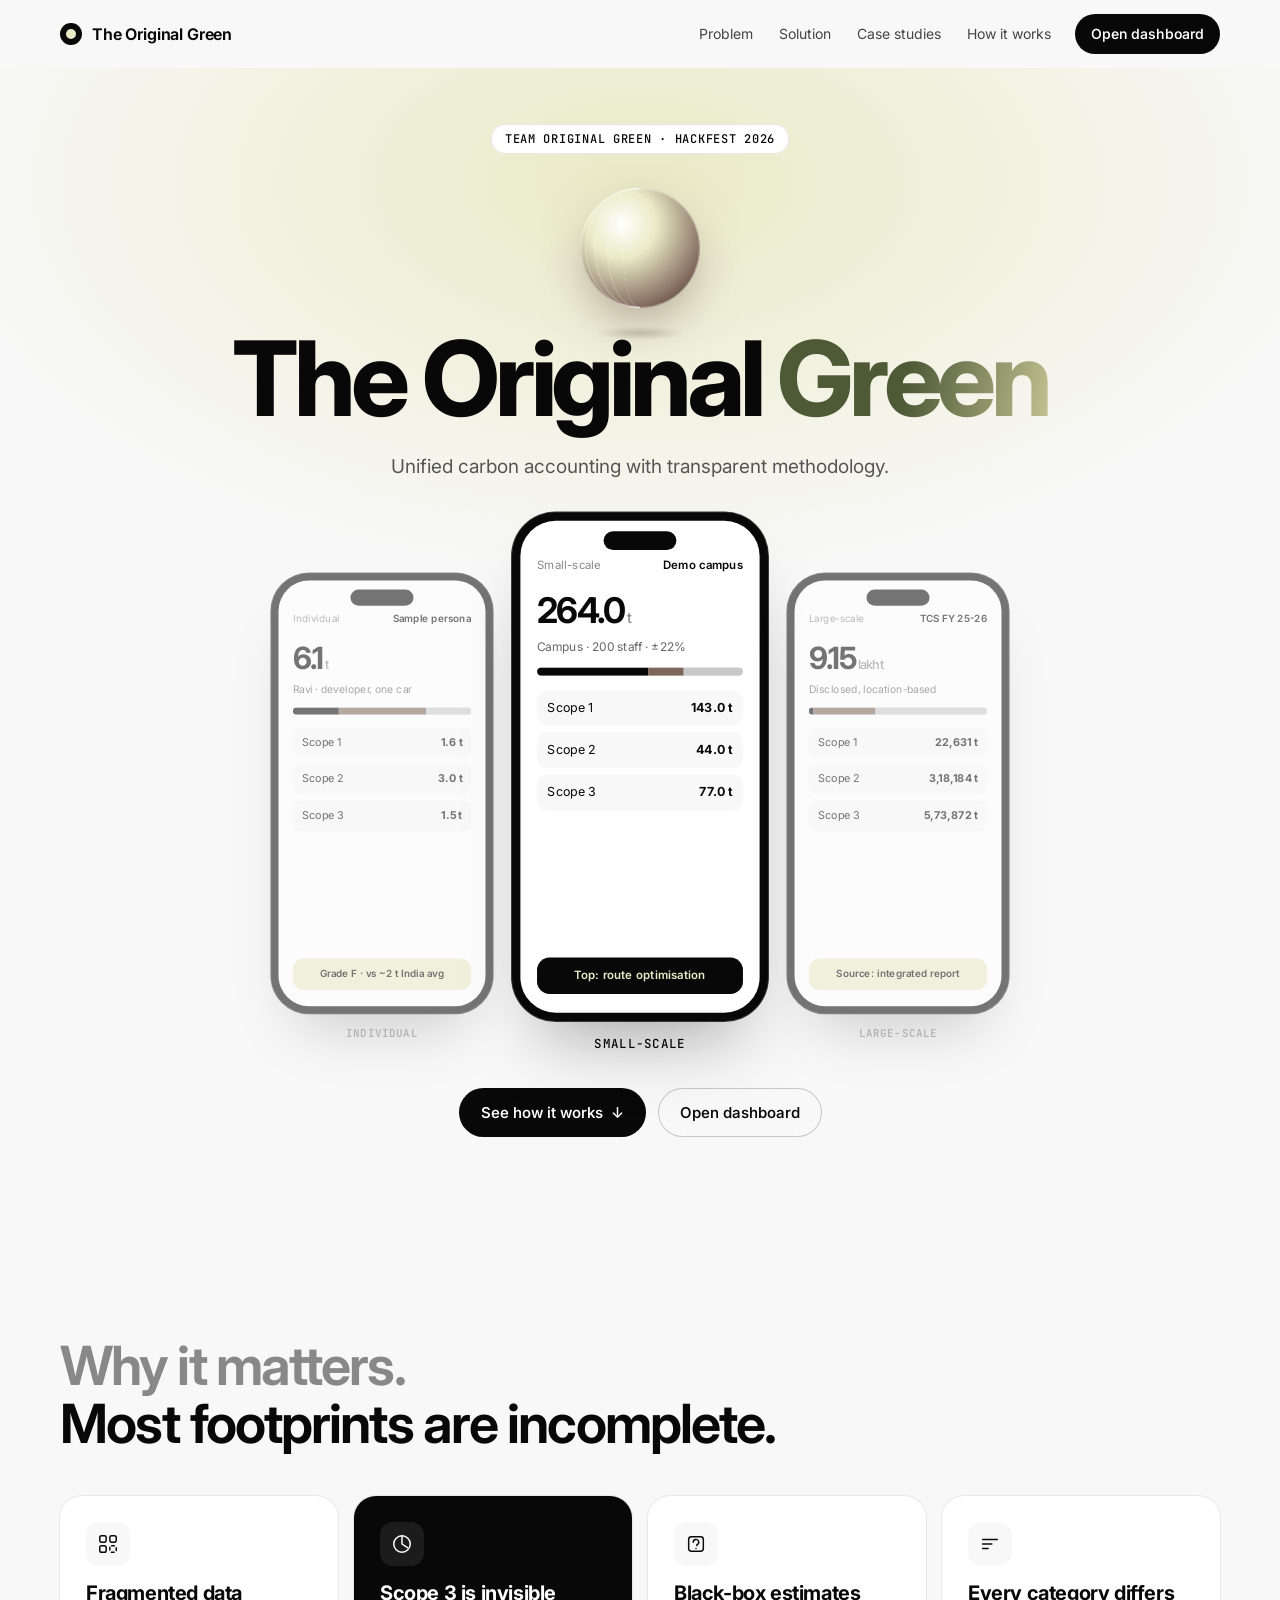
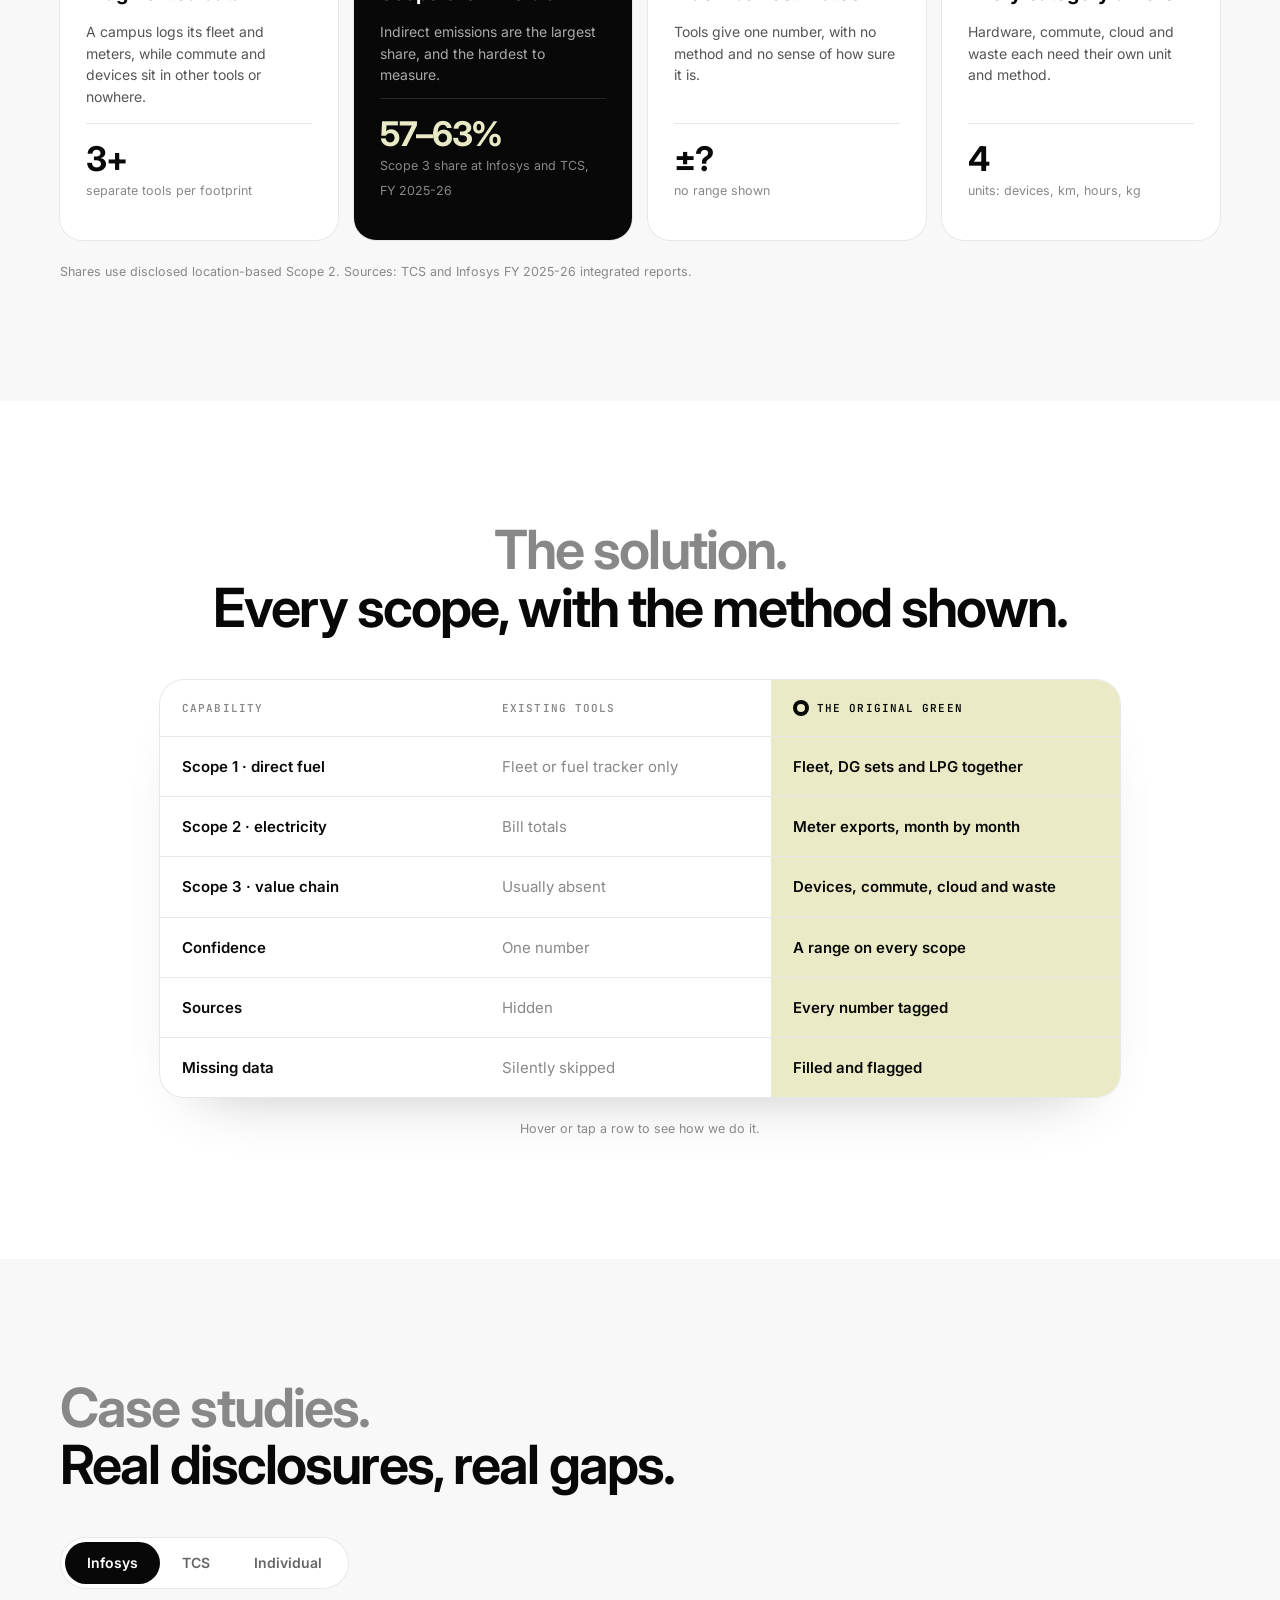
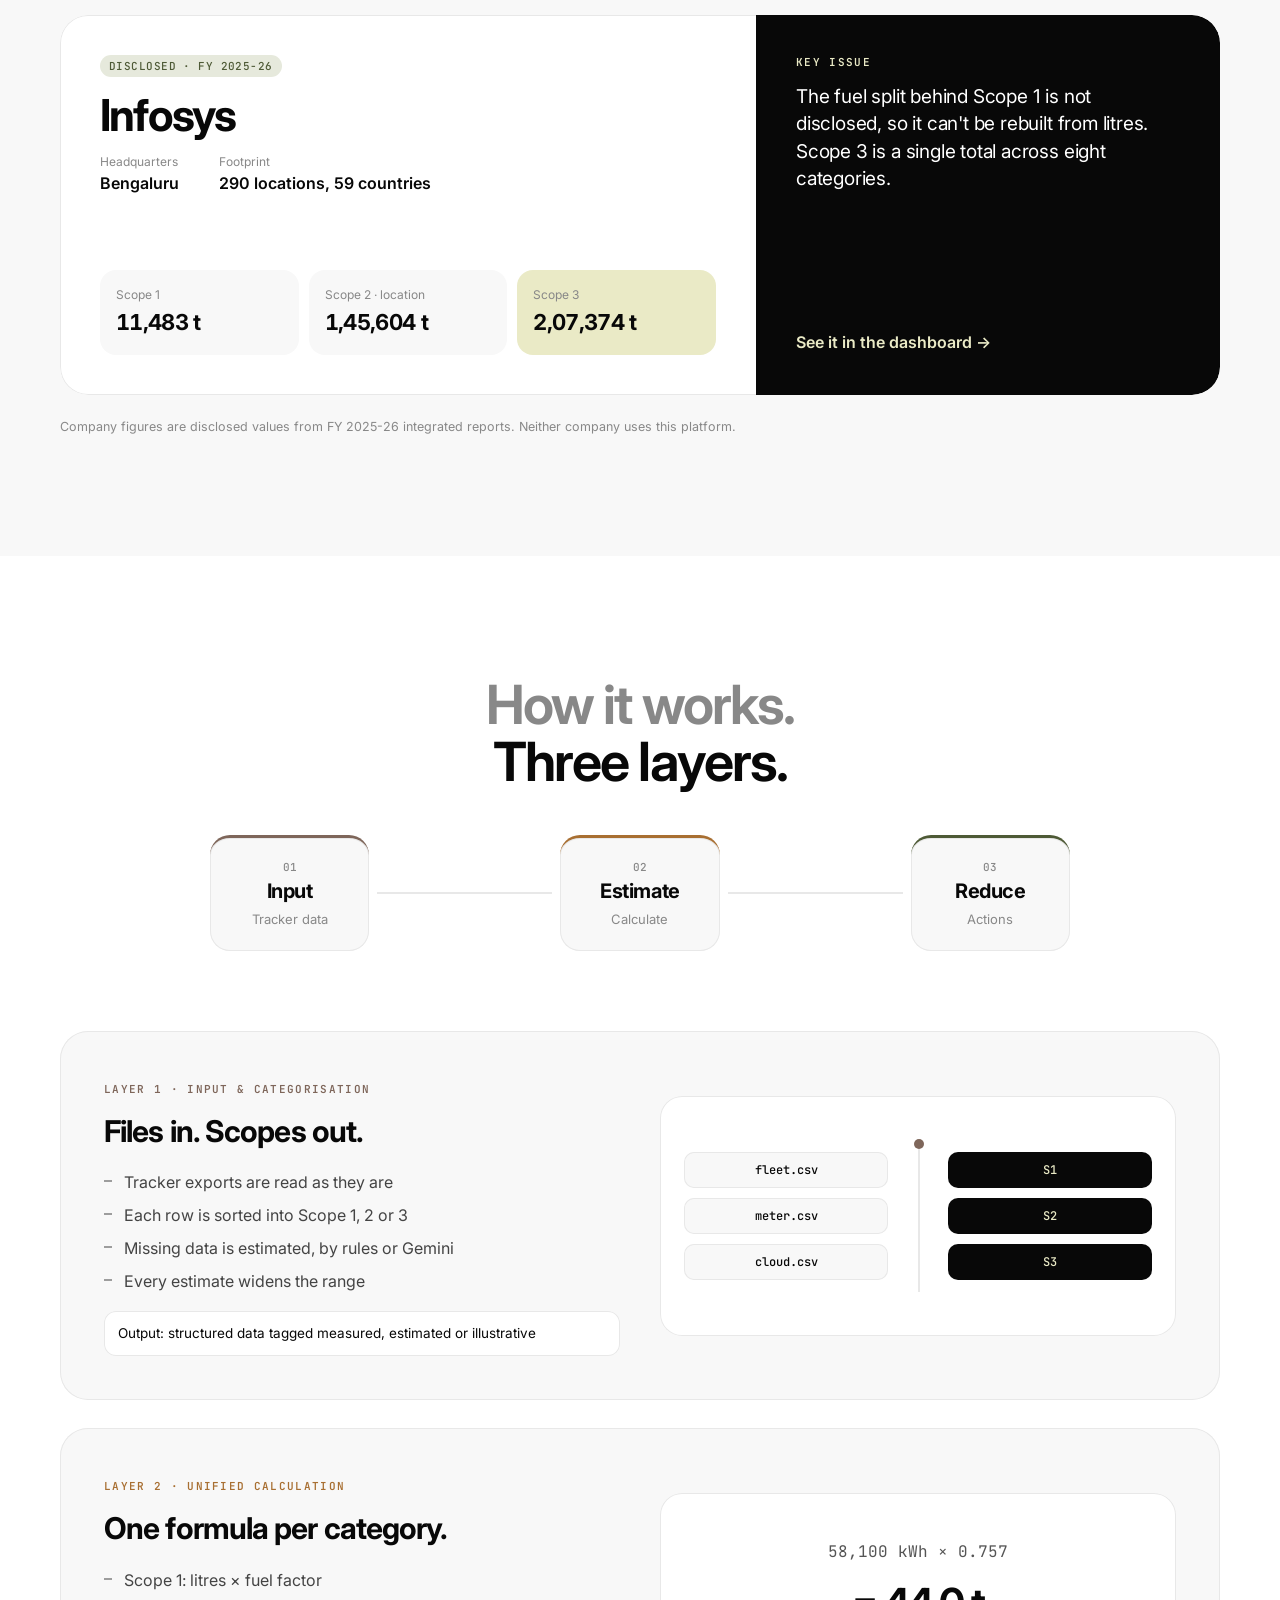
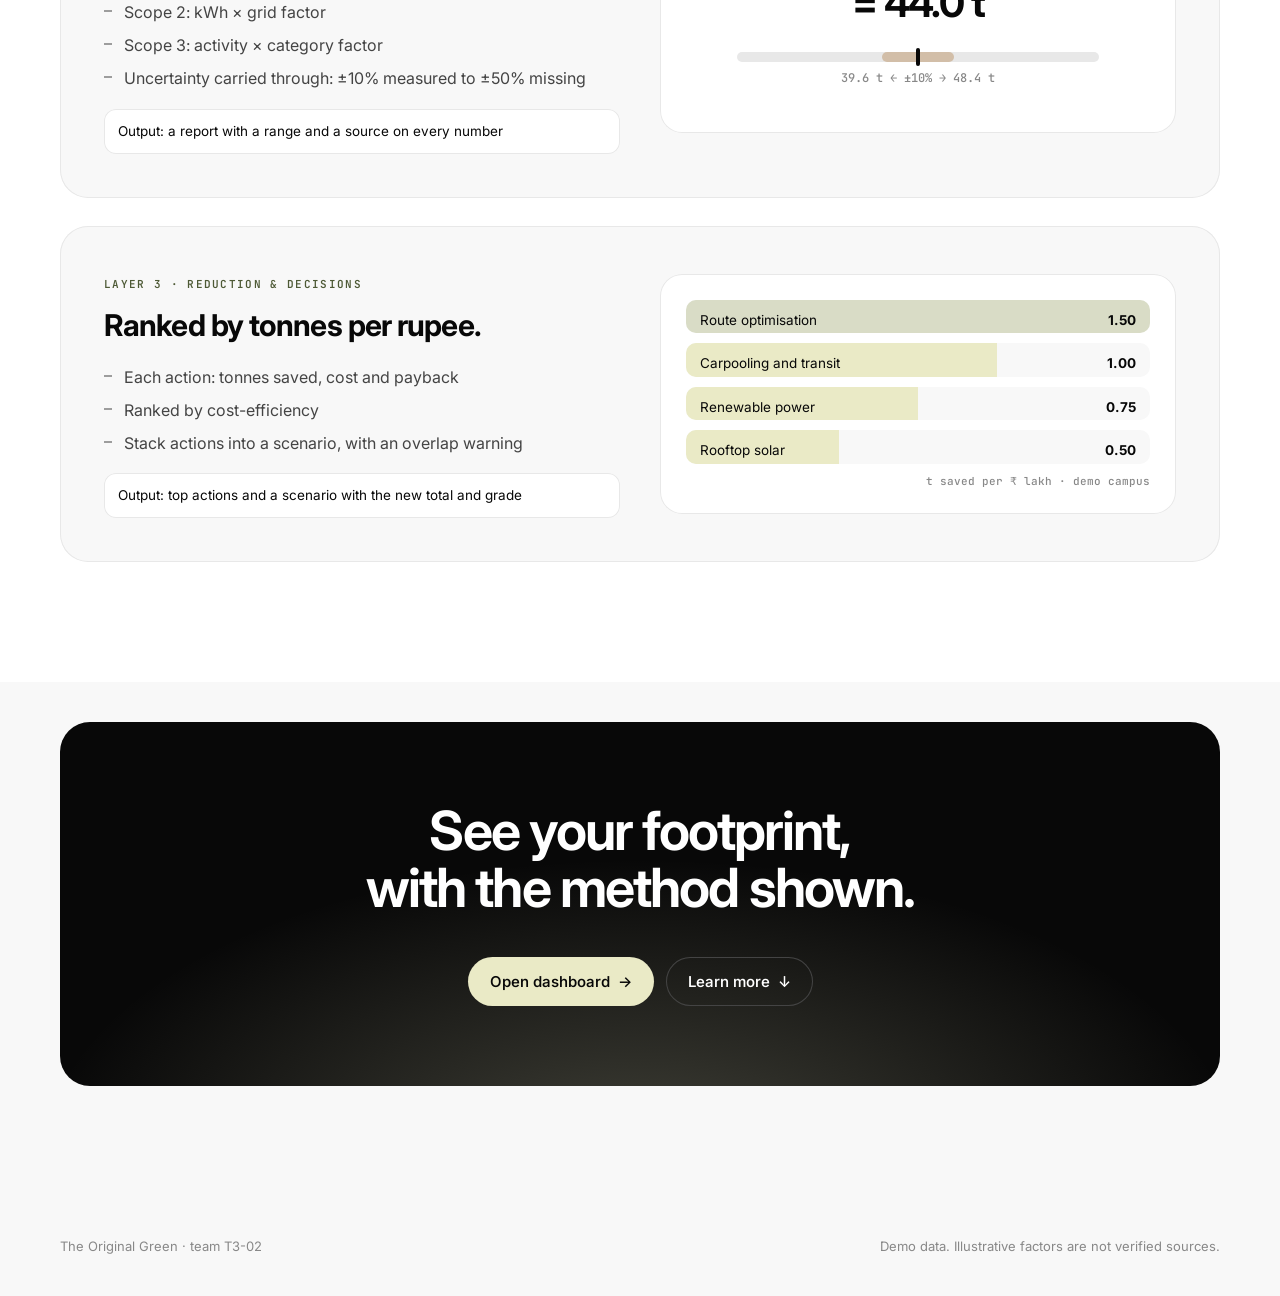
==== commit 48be00ee: "Cleanup: landing mockups match current figures; tests follow intensity grading and return-trip commu" ====
--- a/frontend/index.html
+++ b/frontend/index.html
@@ -47,21 +47,21 @@
           <figure class="phone" data-i="0">
             <div class="screen">
               <div class="ps-top"><span>Individual</span><b>Sample persona</b></div>
-              <div class="ps-big">5.5<small> t</small></div>
+              <div class="ps-big">6.1<small> t</small></div>
               <div class="ps-sub">Ravi · developer, one car</div>
-              <div class="ps-bar"><i style="width:30%" class="s1"></i><i style="width:55%" class="s2"></i><i style="width:15%" class="s3"></i></div>
-              <ul class="ps-list"><li><span>Scope 1</span><b>1.6 t</b></li><li><span>Scope 2</span><b>3.0 t</b></li><li><span>Scope 3</span><b>0.8 t</b></li></ul>
-              <div class="ps-chip">Grade C · illustrative</div>
+              <div class="ps-bar"><i style="width:26%" class="s1"></i><i style="width:49%" class="s2"></i><i style="width:25%" class="s3"></i></div>
+              <ul class="ps-list"><li><span>Scope 1</span><b>1.6 t</b></li><li><span>Scope 2</span><b>3.0 t</b></li><li><span>Scope 3</span><b>1.5 t</b></li></ul>
+              <div class="ps-chip">Grade F · vs ~2 t India avg</div>
             </div>
             <figcaption>Individual</figcaption>
           </figure>
           <figure class="phone" data-i="1">
             <div class="screen">
               <div class="ps-top"><span>Small-scale</span><b>Demo campus</b></div>
-              <div class="ps-big">228.6<small> t</small></div>
-              <div class="ps-sub">Campus · 200 staff · ±17%</div>
-              <div class="ps-bar"><i style="width:63%" class="s1"></i><i style="width:19%" class="s2"></i><i style="width:18%" class="s3"></i></div>
-              <ul class="ps-list"><li><span>Scope 1</span><b>143.0 t</b></li><li><span>Scope 2</span><b>44.0 t</b></li><li><span>Scope 3</span><b>41.7 t</b></li></ul>
+              <div class="ps-big">264.0<small> t</small></div>
+              <div class="ps-sub">Campus · 200 staff · ±22%</div>
+              <div class="ps-bar"><i style="width:54%" class="s1"></i><i style="width:17%" class="s2"></i><i style="width:29%" class="s3"></i></div>
+              <ul class="ps-list"><li><span>Scope 1</span><b>143.0 t</b></li><li><span>Scope 2</span><b>44.0 t</b></li><li><span>Scope 3</span><b>77.0 t</b></li></ul>
               <div class="ps-chip dark">Top: route optimisation</div>
             </div>
             <figcaption>Small-scale</figcaption>
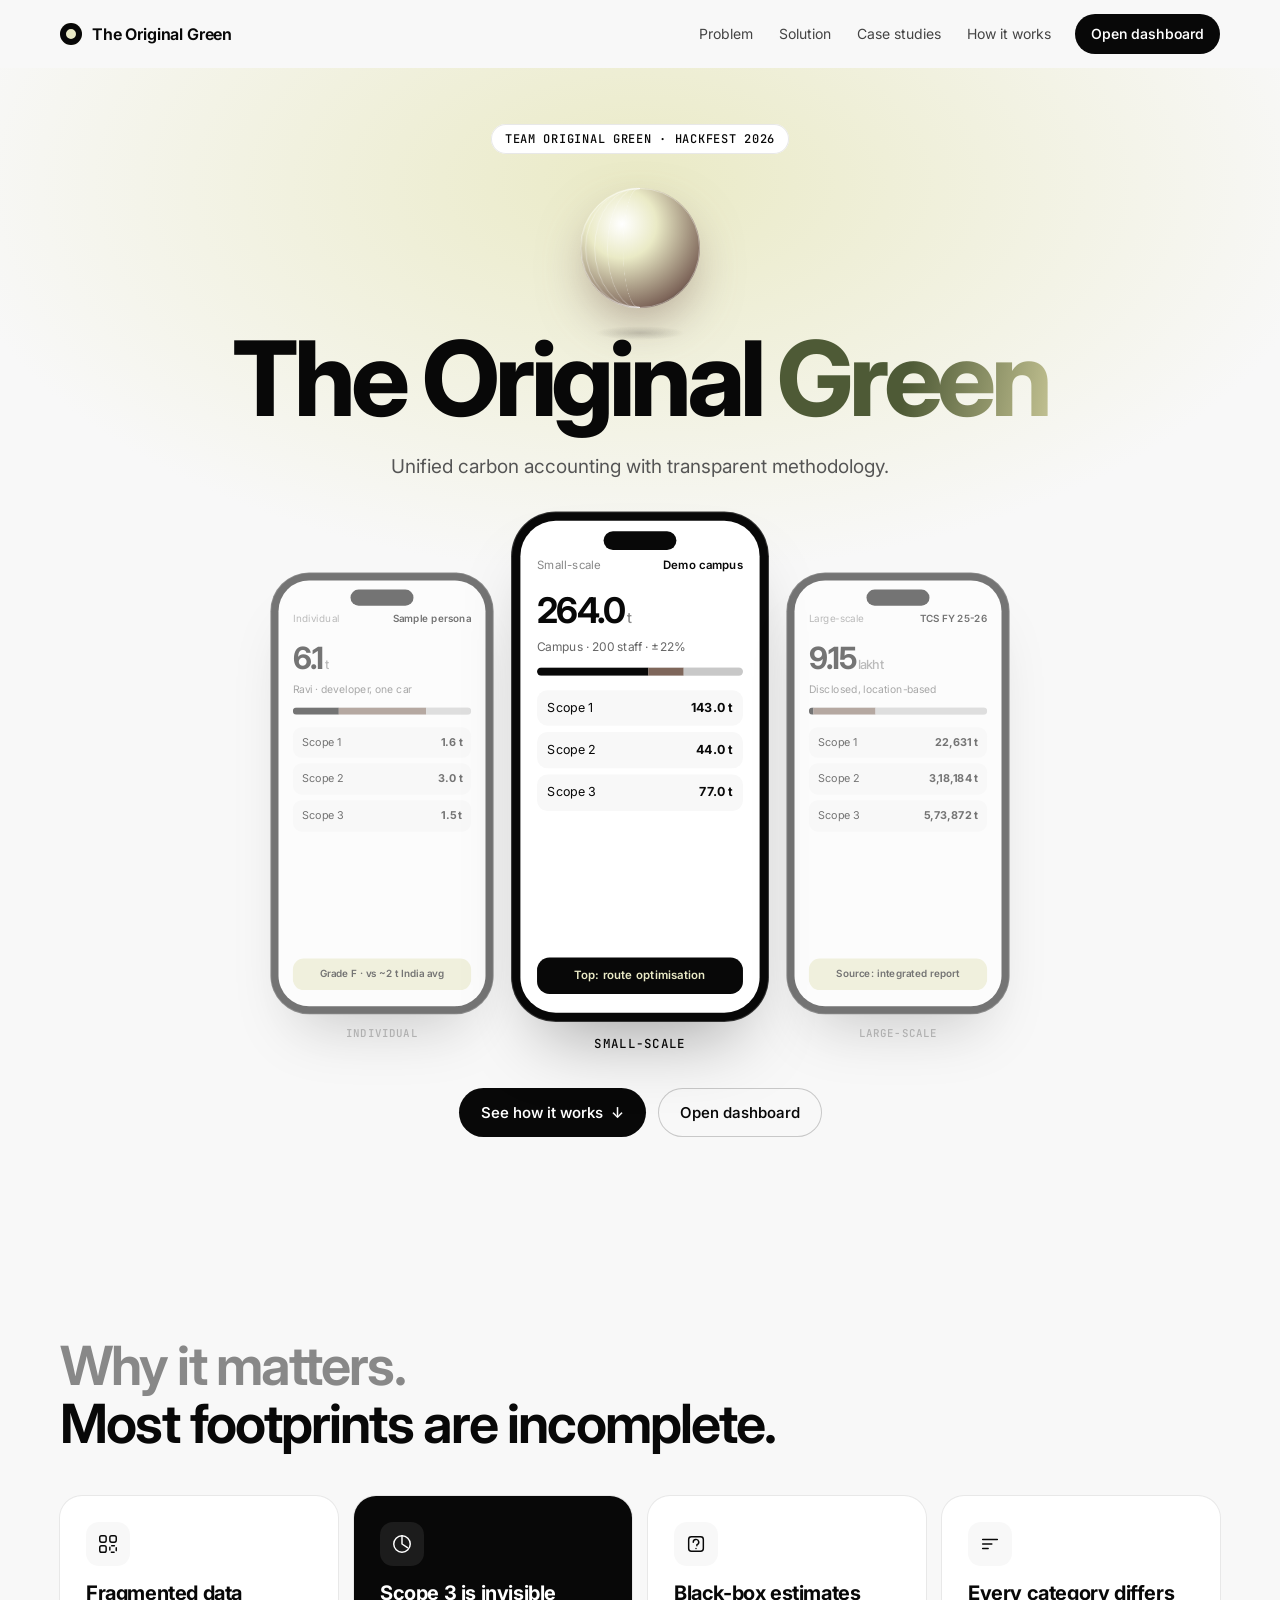
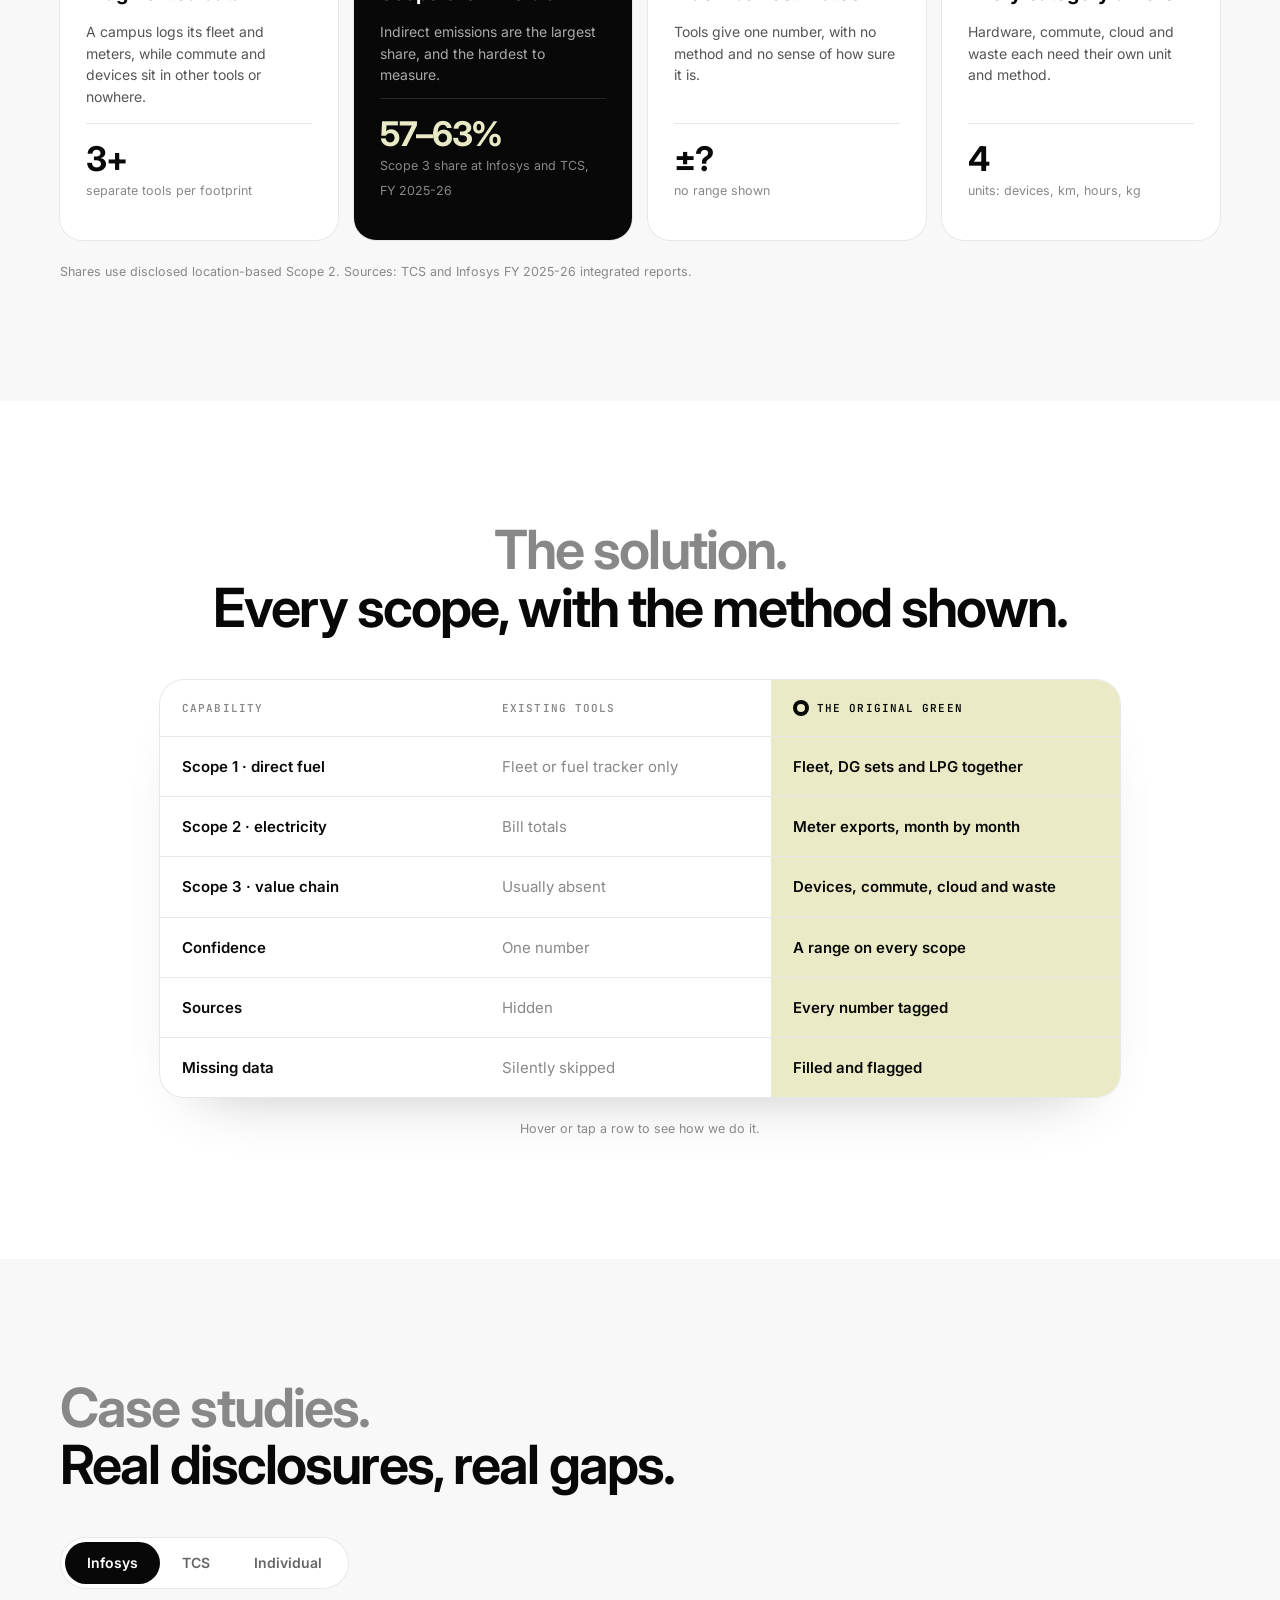
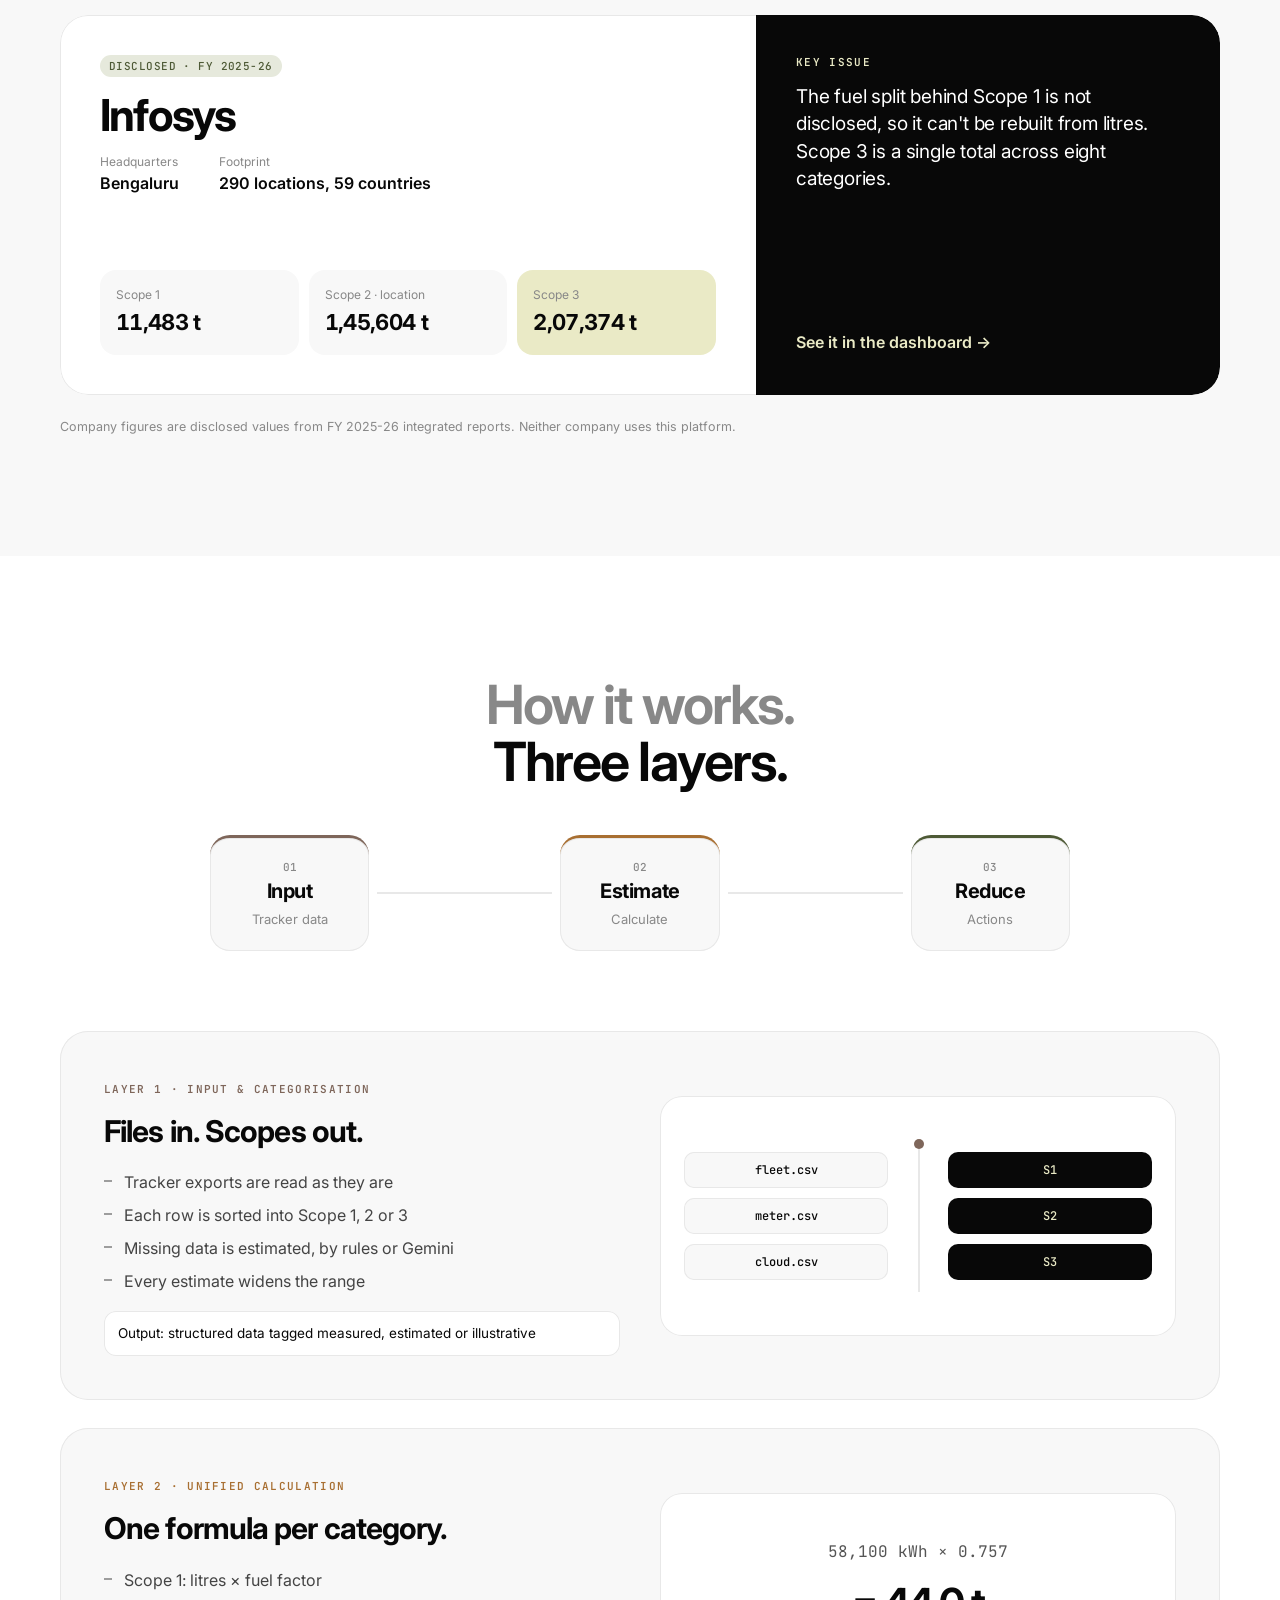
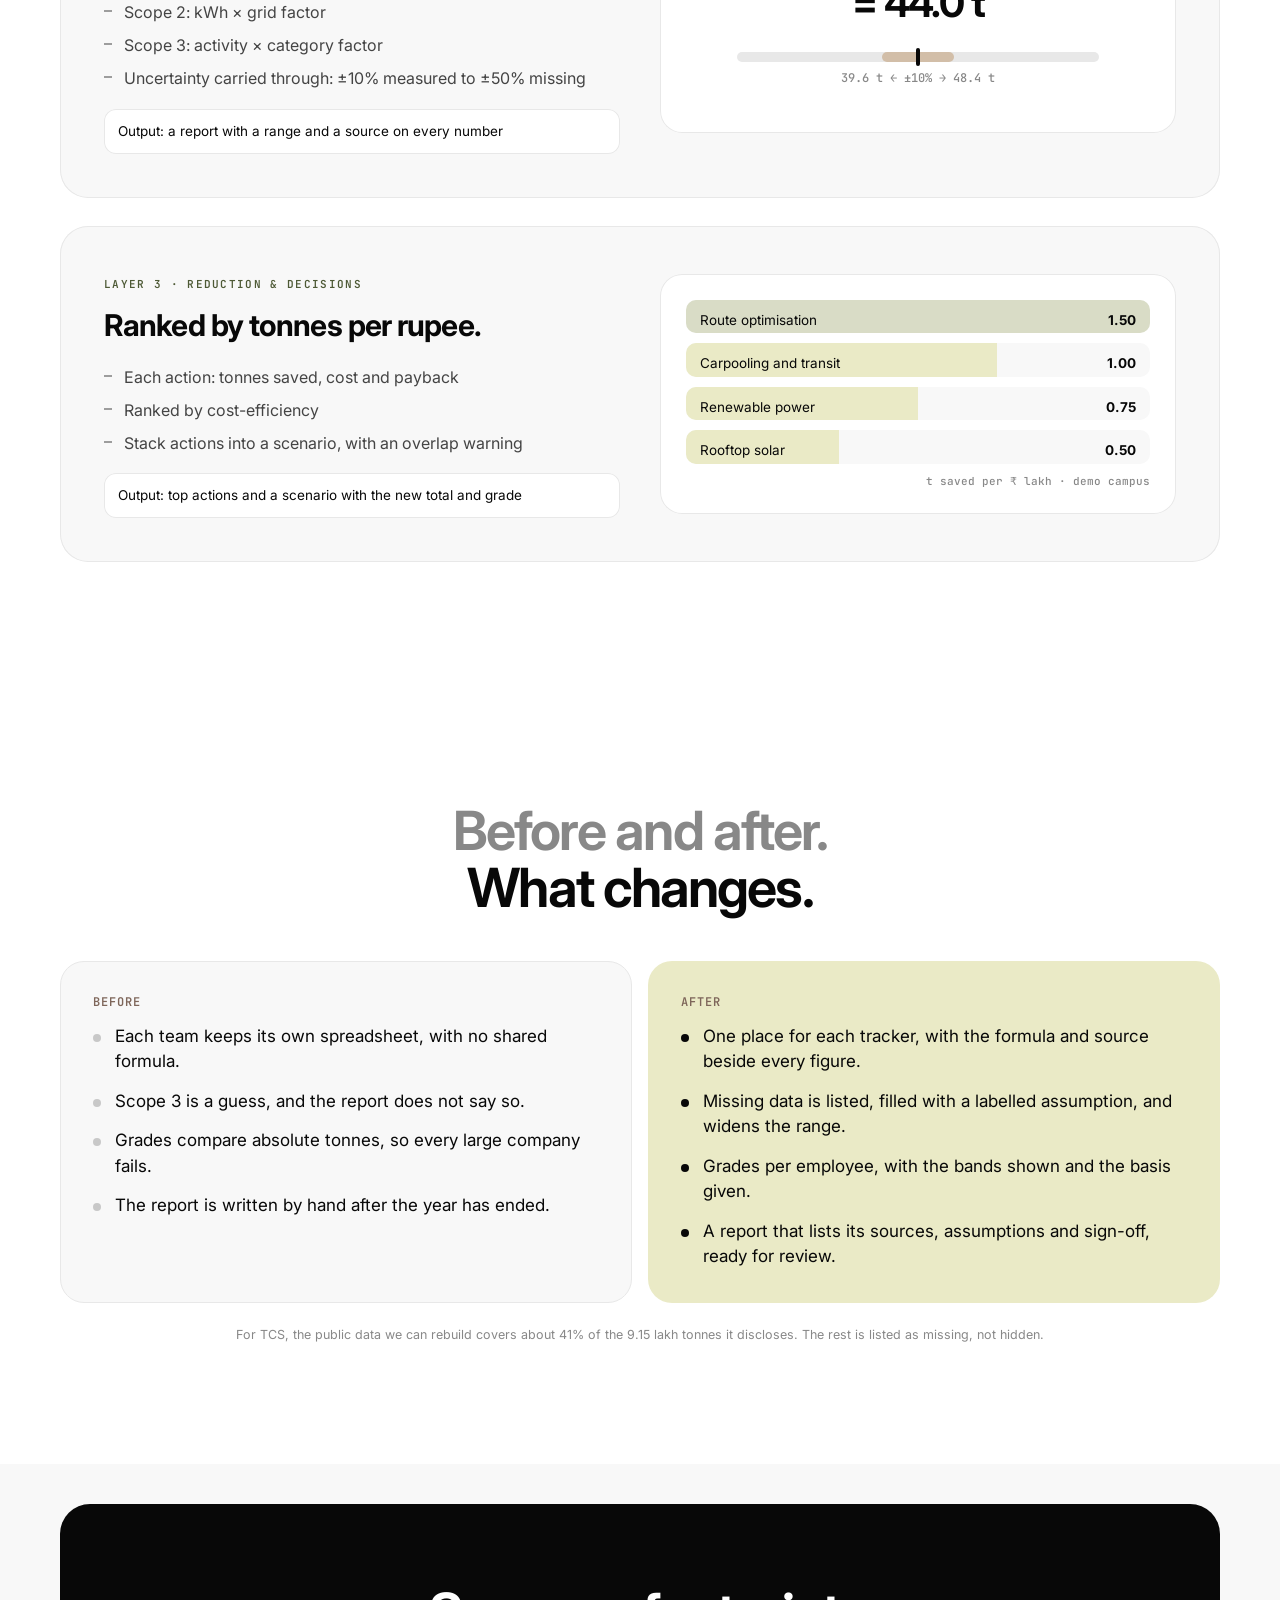
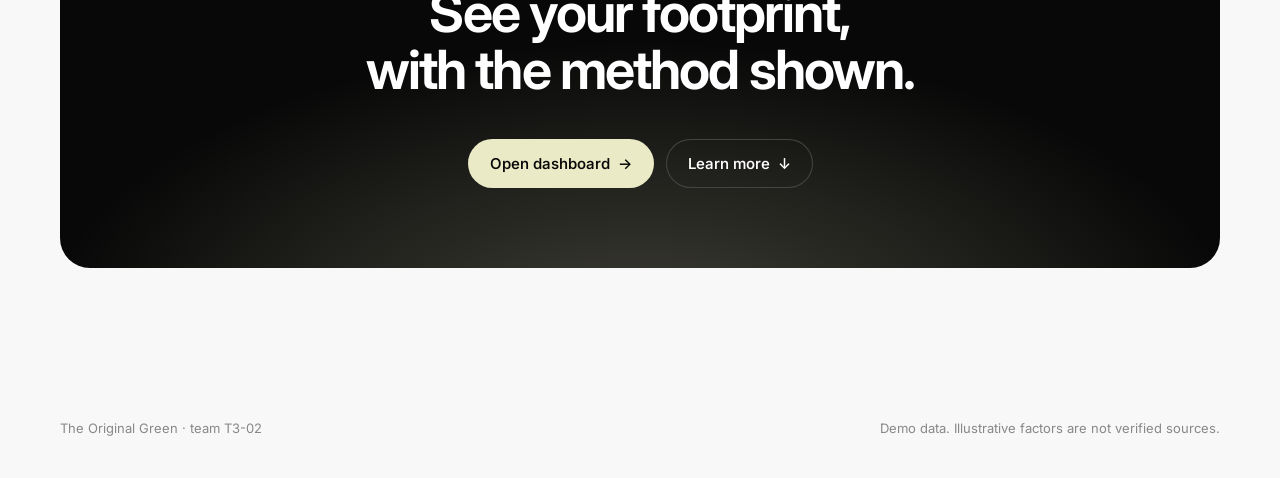
==== commit c5c2ca51: "Landing: before and after section, second-last after the three layers Adds a two-column before and a" ====
--- a/frontend/index.html
+++ b/frontend/index.html
@@ -289,6 +289,34 @@
       </div>
     </section>
 
+    <!-- 6. Before and after -->
+    <section class="section alt" id="before-after">
+      <div class="wrap">
+        <h2 class="h2 center reveal"><span class="soft">Before and after.</span><br>What changes.</h2>
+        <div class="ba reveal">
+          <div class="ba-col before">
+            <p class="ba-tag">Before</p>
+            <ul>
+              <li>Each team keeps its own spreadsheet, with no shared formula.</li>
+              <li>Scope 3 is a guess, and the report does not say so.</li>
+              <li>Grades compare absolute tonnes, so every large company fails.</li>
+              <li>The report is written by hand after the year has ended.</li>
+            </ul>
+          </div>
+          <div class="ba-col after">
+            <p class="ba-tag">After</p>
+            <ul>
+              <li>One place for each tracker, with the formula and source beside every figure.</li>
+              <li>Missing data is listed, filled with a labelled assumption, and widens the range.</li>
+              <li>Grades per employee, with the bands shown and the basis given.</li>
+              <li>A report that lists its sources, assumptions and sign-off, ready for review.</li>
+            </ul>
+          </div>
+        </div>
+        <p class="fine reveal center">For TCS, the public data we can rebuild covers about 41% of the 9.15 lakh tonnes it discloses. The rest is listed as missing, not hidden.</p>
+      </div>
+    </section>
+
     <section class="section" style="padding-top:40px">
       <div class="wrap">
         <div class="cta reveal">
--- a/frontend/assets/home.css
+++ b/frontend/assets/home.css
@@ -256,3 +256,15 @@
   .cband i { left: 40%; right: 40%; }
   .rk::before { width: var(--w); }
 }
+
+/* Before and after */
+.ba { display: grid; grid-template-columns: 1fr 1fr; gap: 16px; }
+.ba-col { border-radius: 24px; padding: 32px; background: var(--paper); border: 1px solid var(--g1); }
+.ba-col.after { background: var(--cream); border-color: transparent; }
+.ba-tag { font: 600 12px var(--mono); letter-spacing: .08em; text-transform: uppercase; color: var(--stone); margin-bottom: 14px; }
+.ba-col ul { list-style: none; padding: 0; display: grid; gap: 14px; font-size: 17px; line-height: 1.5; }
+.ba-col li { padding-left: 22px; position: relative; }
+.ba-col li::before { content: ""; position: absolute; left: 0; top: .6em; width: 8px; height: 8px; border-radius: 50%; background: var(--ink); }
+.ba-col.before li::before { background: var(--g2); }
+@media (max-width: 760px) { .ba { grid-template-columns: 1fr; } }
+
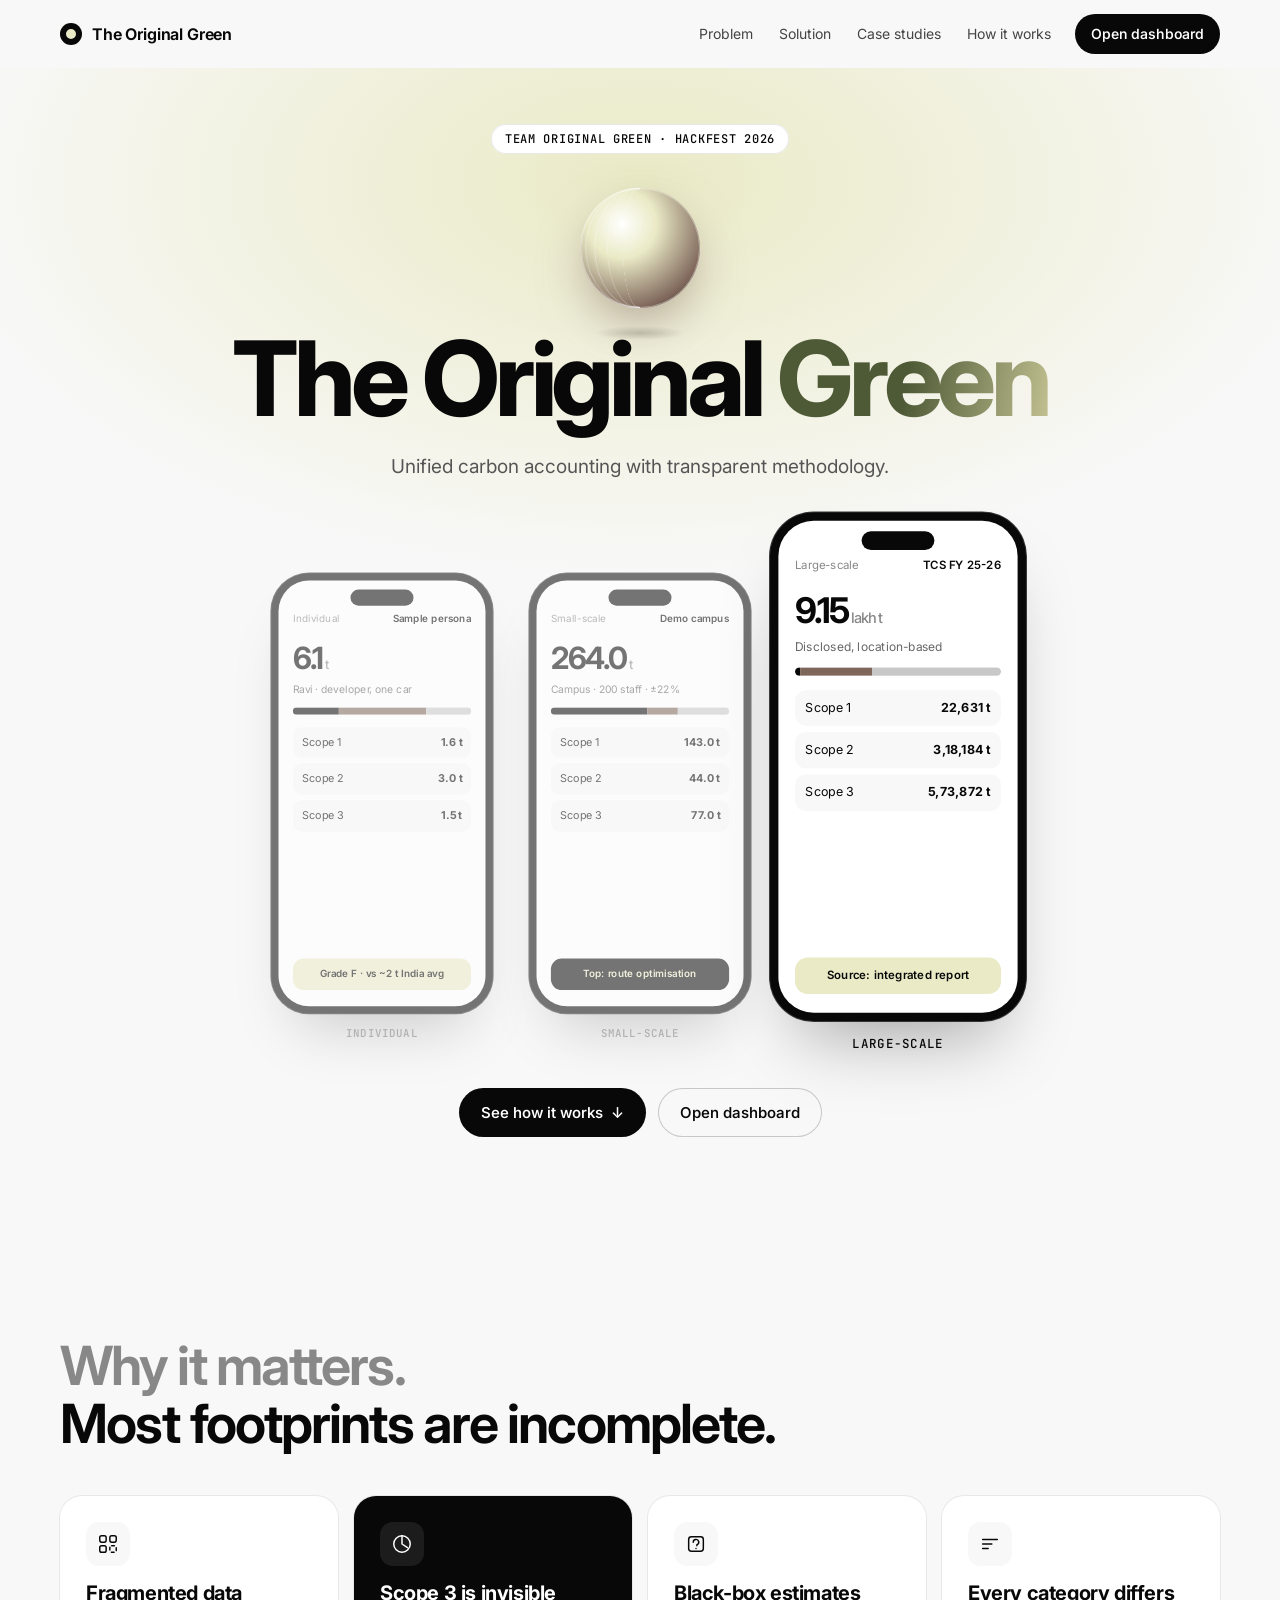
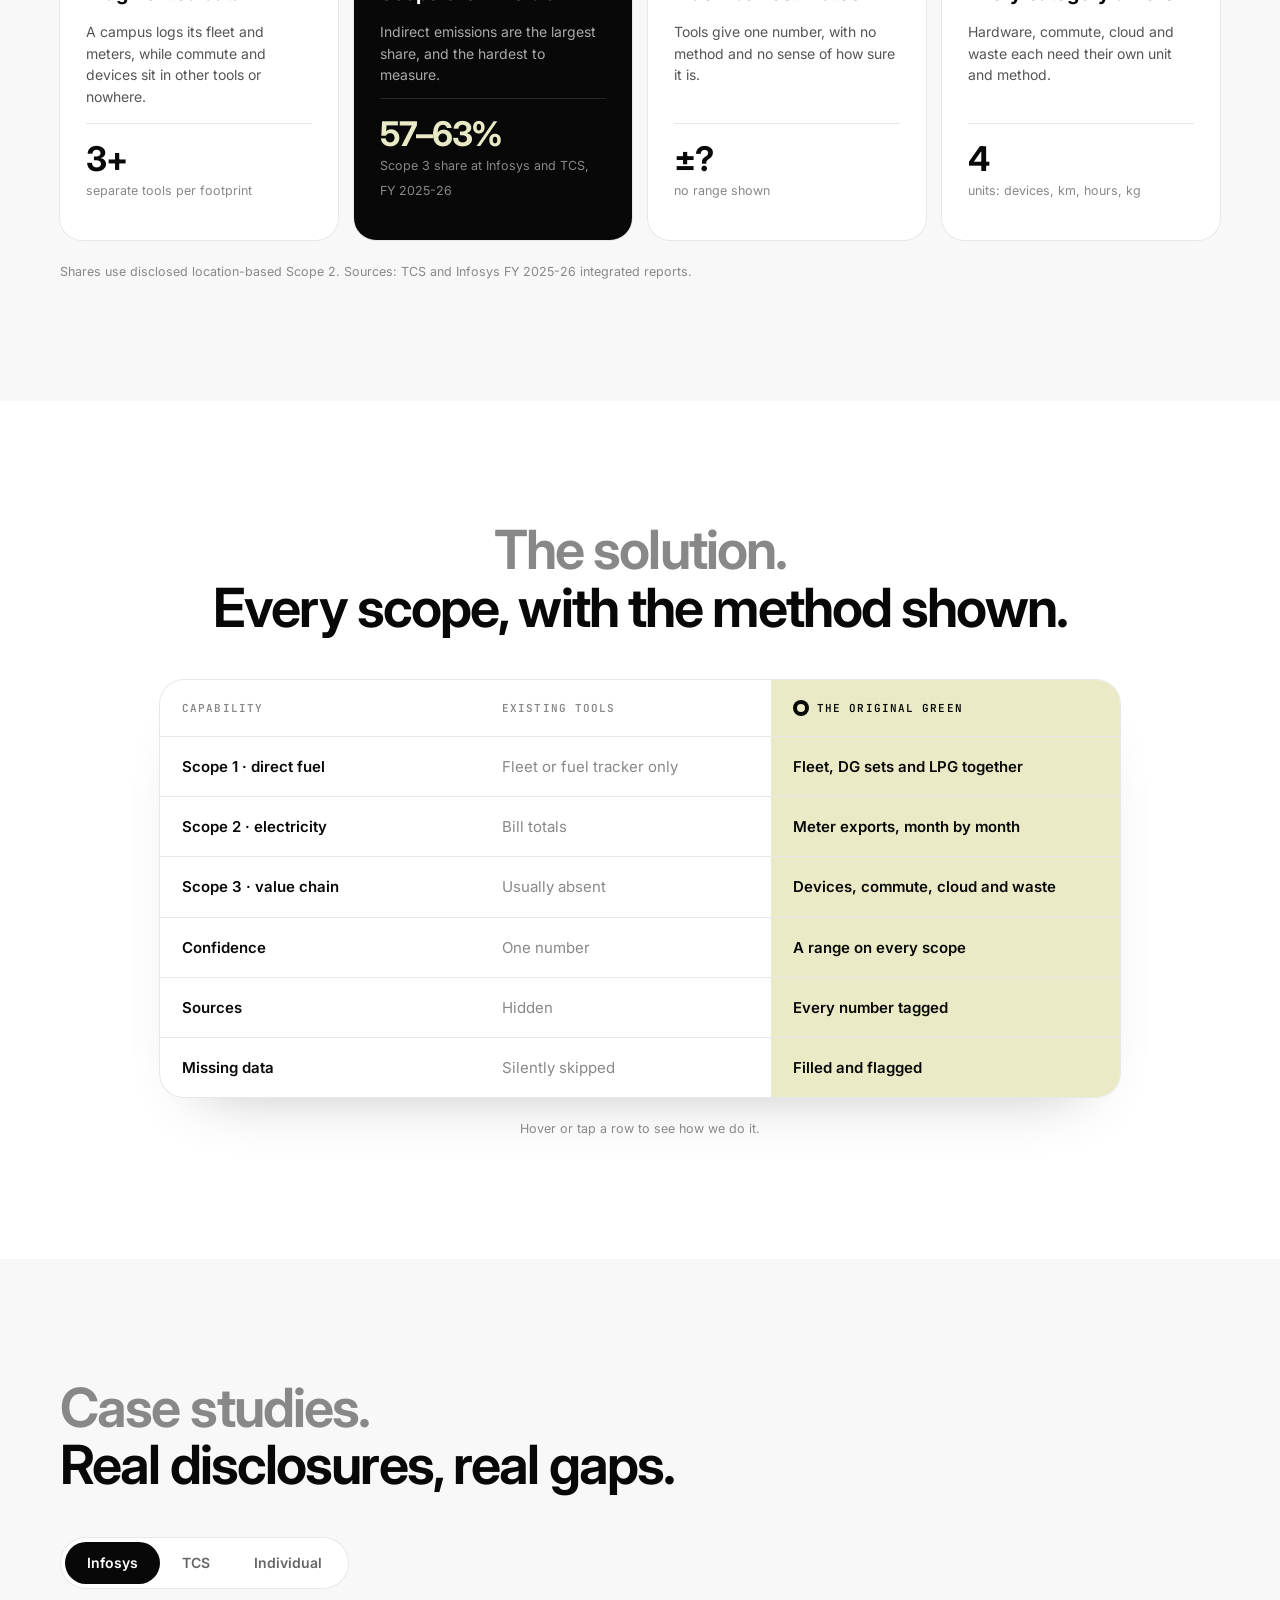
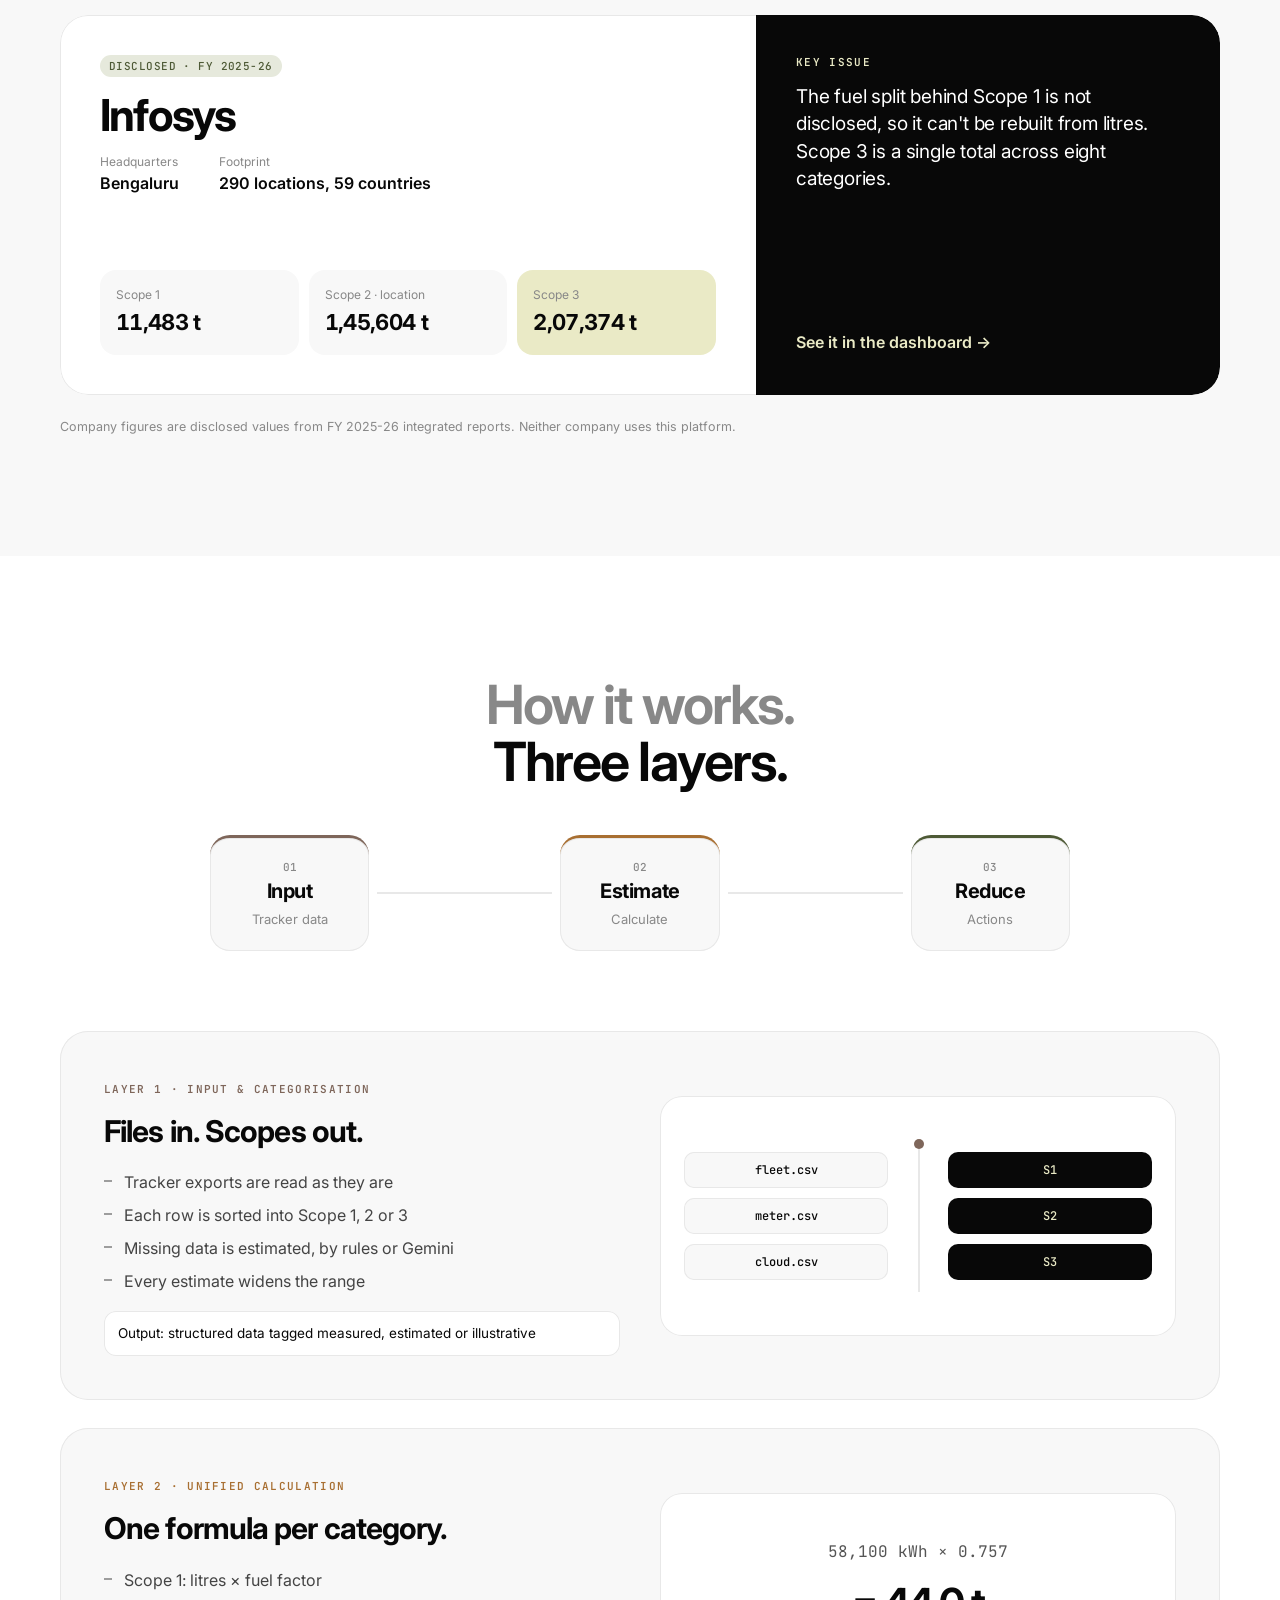
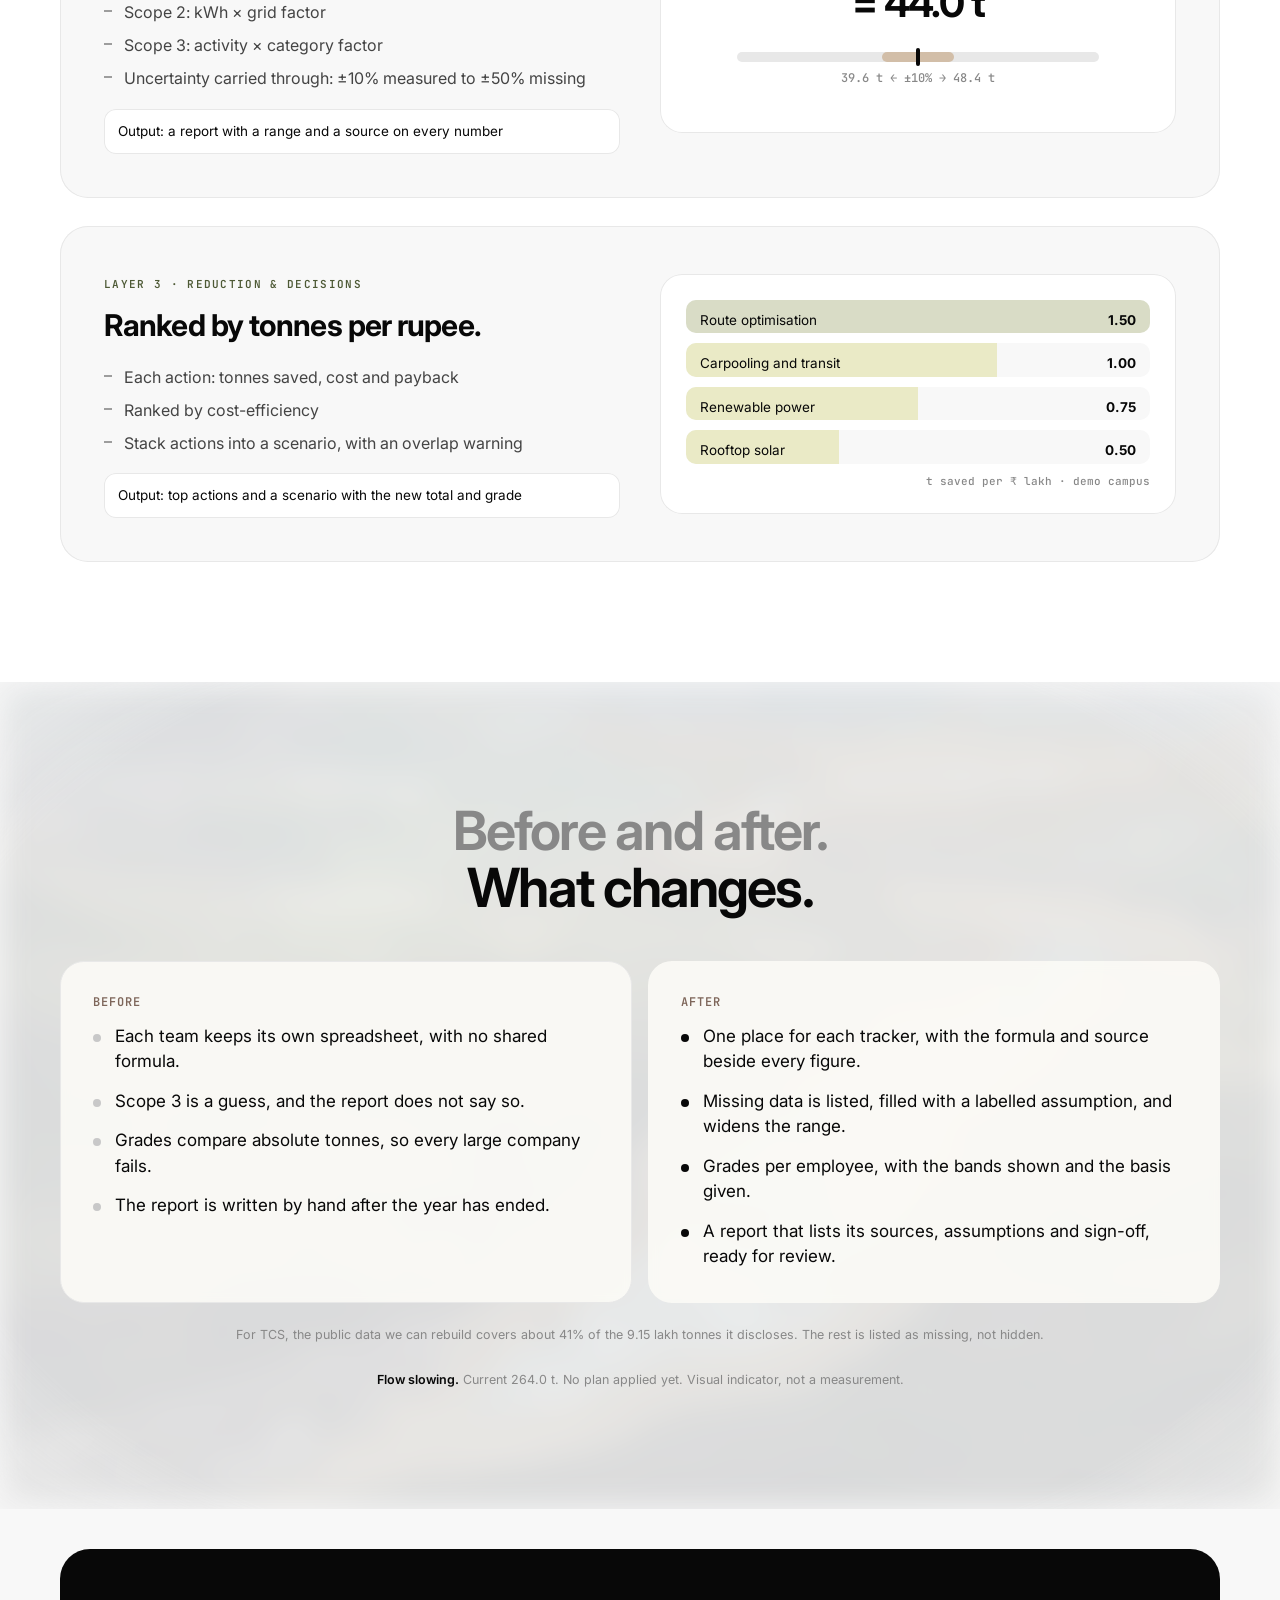
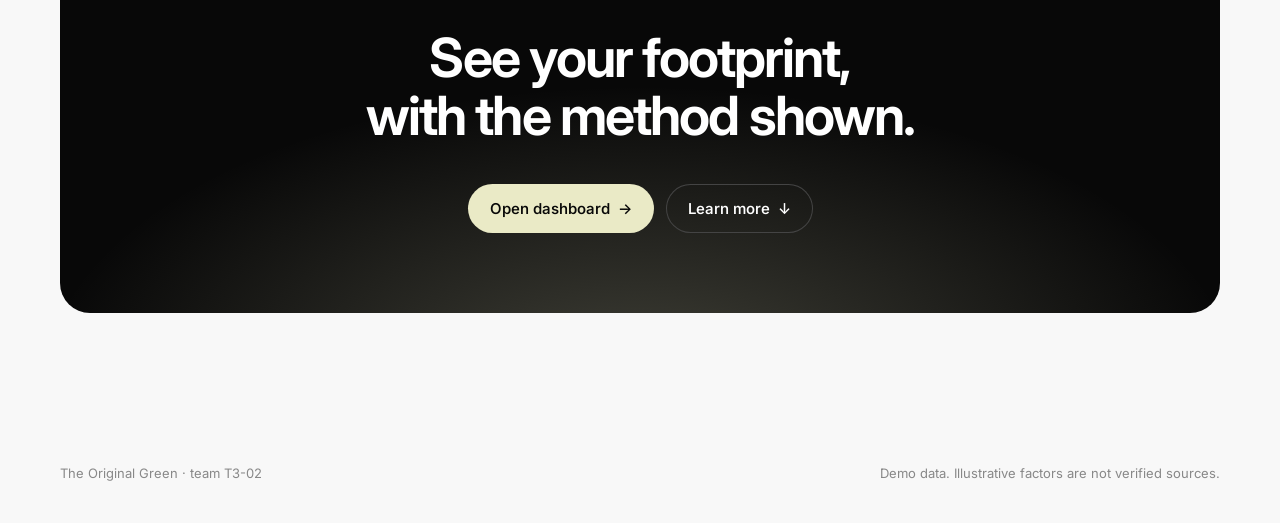
==== commit 15c1a4fd: "Landing: a water scene behind the Before and After section, in focus as you scroll The river photo i" ====
--- a/frontend/index.html
+++ b/frontend/index.html
@@ -290,7 +290,10 @@
     </section>
 
     <!-- 6. Before and after -->
-    <section class="section alt" id="before-after">
+    <section class="section alt river-bg" id="before-after">
+      <div class="river-stage" id="river-w" aria-hidden="true">
+        <div class="river-scene"><canvas id="river-c"></canvas><img id="river-fb" alt=""></div>
+      </div>
       <div class="wrap">
         <h2 class="h2 center reveal"><span class="soft">Before and after.</span><br>What changes.</h2>
         <div class="ba reveal">
@@ -314,6 +317,7 @@
           </div>
         </div>
         <p class="fine reveal center">For TCS, the public data we can rebuild covers about 41% of the 9.15 lakh tonnes it discloses. The rest is listed as missing, not hidden.</p>
+        <p class="river-cap"><span class="st" id="river-st"></span> <span id="river-cap">Waiting for data</span></p>
       </div>
     </section>
 
@@ -337,6 +341,7 @@
     </div>
   </footer>
 
+  <script src="assets/river_flow.js"></script>
   <script src="assets/home.js"></script>
 </body>
 </html>
--- a/frontend/assets/home.css
+++ b/frontend/assets/home.css
@@ -268,3 +268,21 @@
 .ba-col.before li::before { background: var(--g2); }
 @media (max-width: 760px) { .ba { grid-template-columns: 1fr; } }
 
+/* River scene behind the Before and After section. Comes into focus as you scroll. */
+#before-after.river-bg { background: var(--paper); position: relative; overflow: hidden; isolation: isolate; }
+.river-stage { position: absolute; inset: 0; z-index: 0; pointer-events: none; }
+.river-scene { position: absolute; inset: 0; overflow: hidden;
+  -webkit-mask-image: radial-gradient(ellipse 85% 88% at 50% 50%, #000 66%, transparent 100%);
+  mask-image: radial-gradient(ellipse 85% 88% at 50% 50%, #000 66%, transparent 100%);
+  transition: opacity .8s var(--ease); }
+.river-scene::after { content: ""; position: absolute; inset: 0; background: rgba(248, 248, 248, .58); }
+#river-c, #river-fb { position: absolute; inset: 0; width: 100%; height: 100%; object-fit: cover; display: block; }
+#river-fb { display: none; }
+#river-w.nodata .river-scene { opacity: .3; }
+#before-after.river-bg .river-stage canvas, #before-after.river-bg .river-stage img {
+  filter: blur(calc((1 - var(--f, 0)) * 16px)); opacity: calc(.35 + var(--f, 0) * .65); }
+#before-after.river-bg .wrap { position: relative; z-index: 1; }
+#before-after.river-bg .ba-col { background: rgba(251, 250, 246, .92); backdrop-filter: blur(4px); }
+.river-cap { position: relative; z-index: 1; margin-top: 26px; font-size: 12.5px; color: var(--g3); text-align: center; }
+.river-cap .st { font-weight: 600; color: var(--ink); }
+
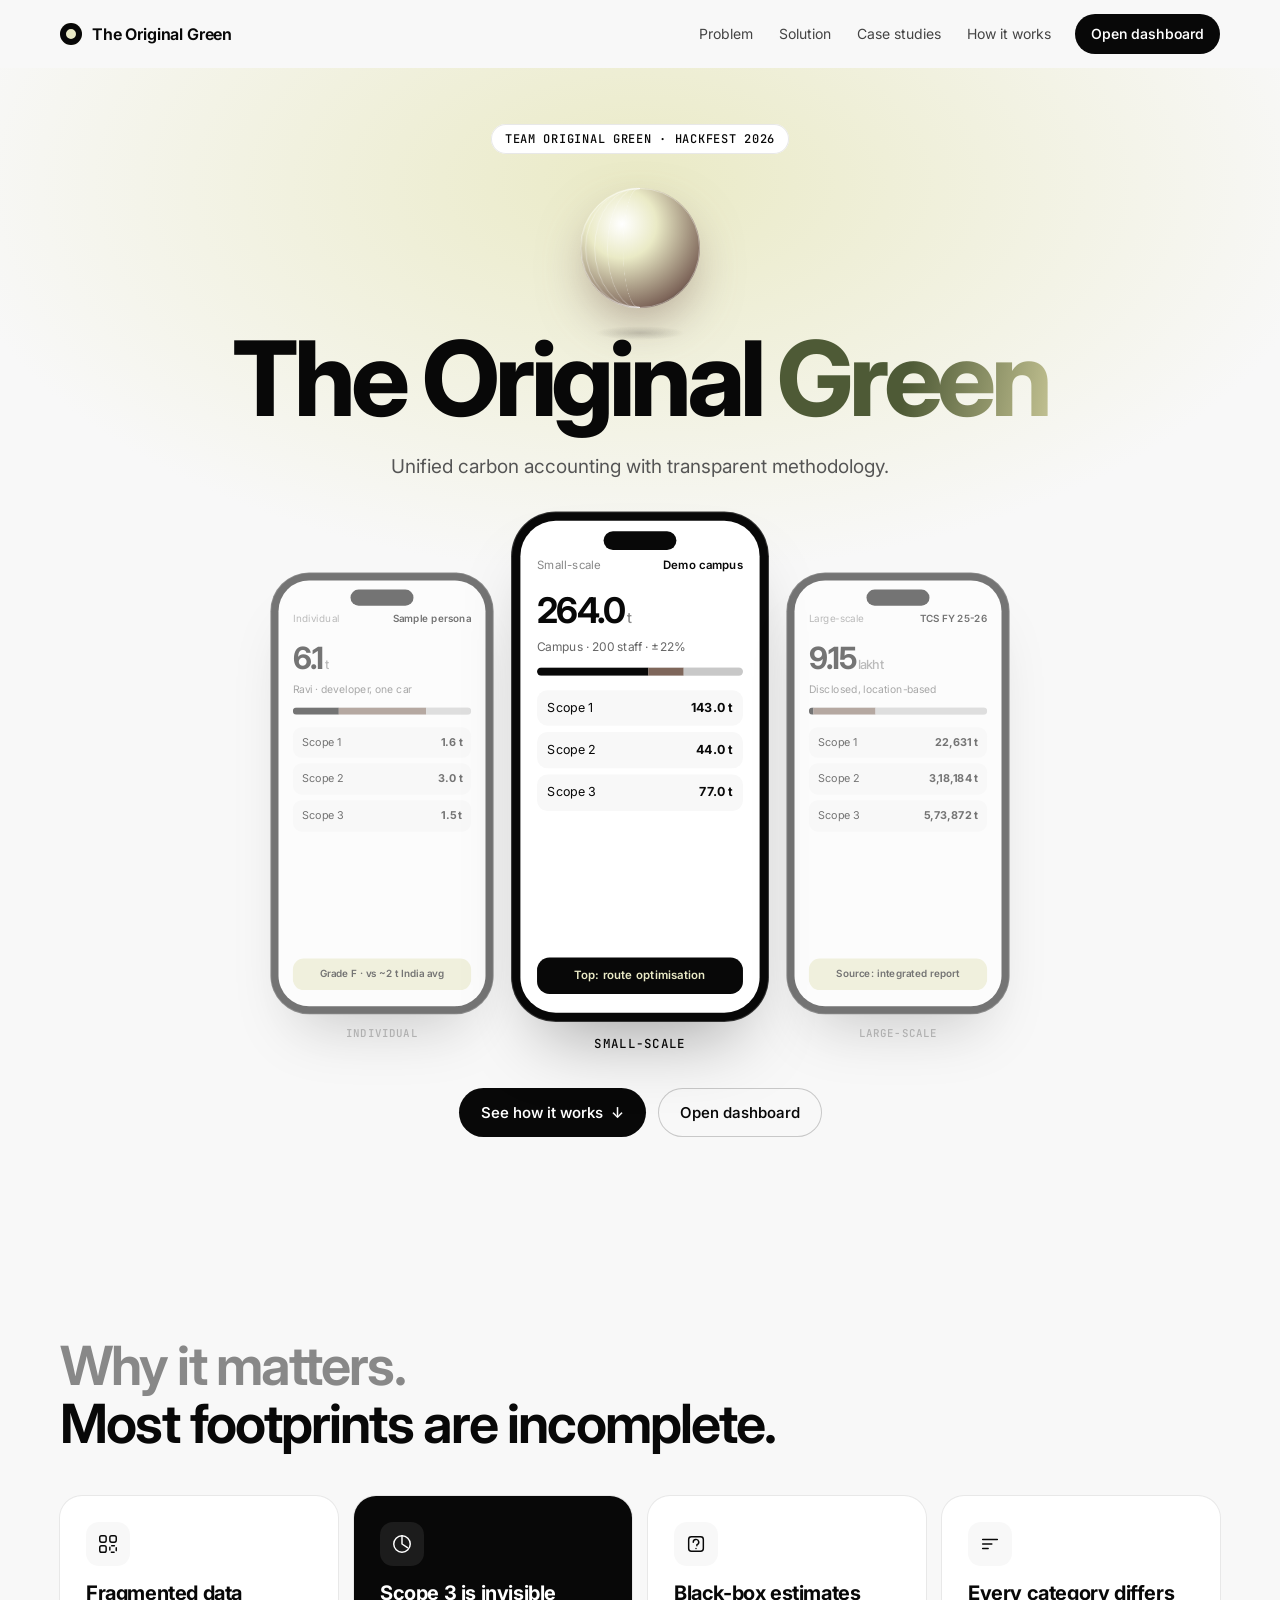
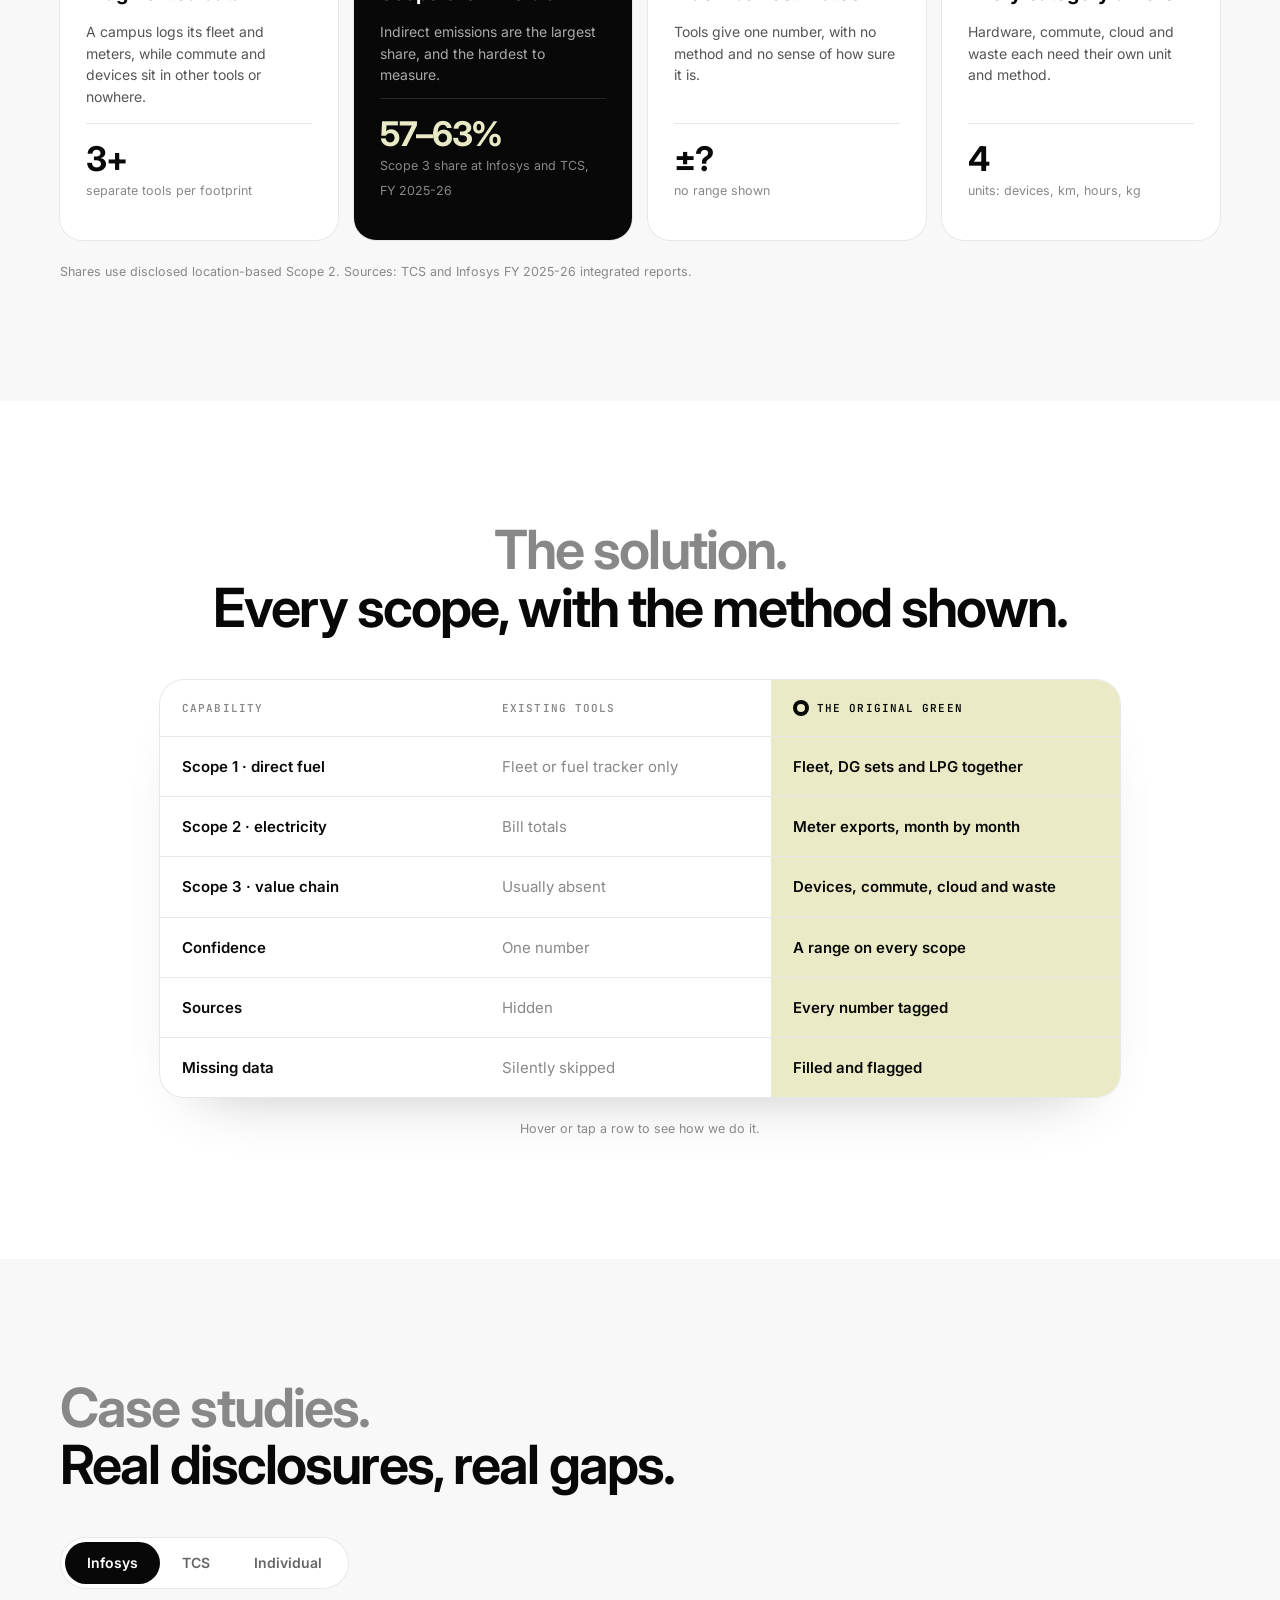
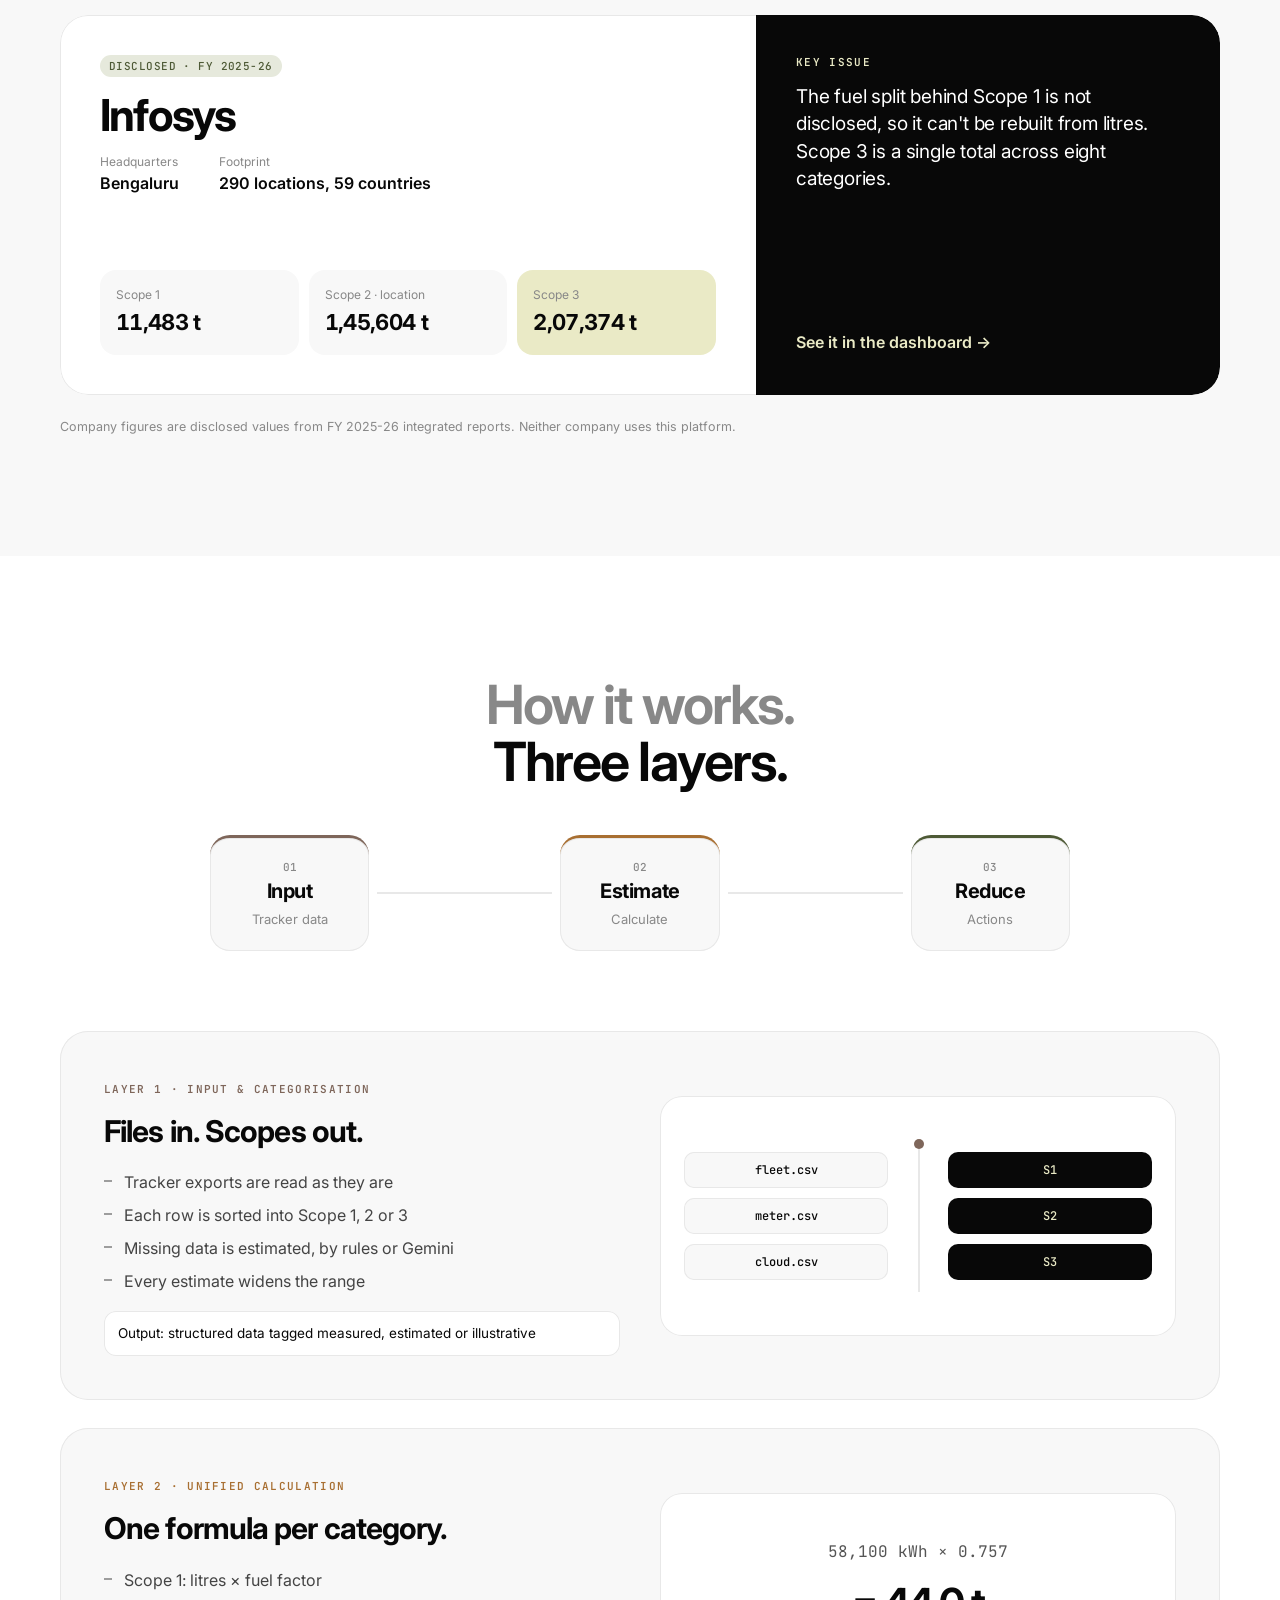
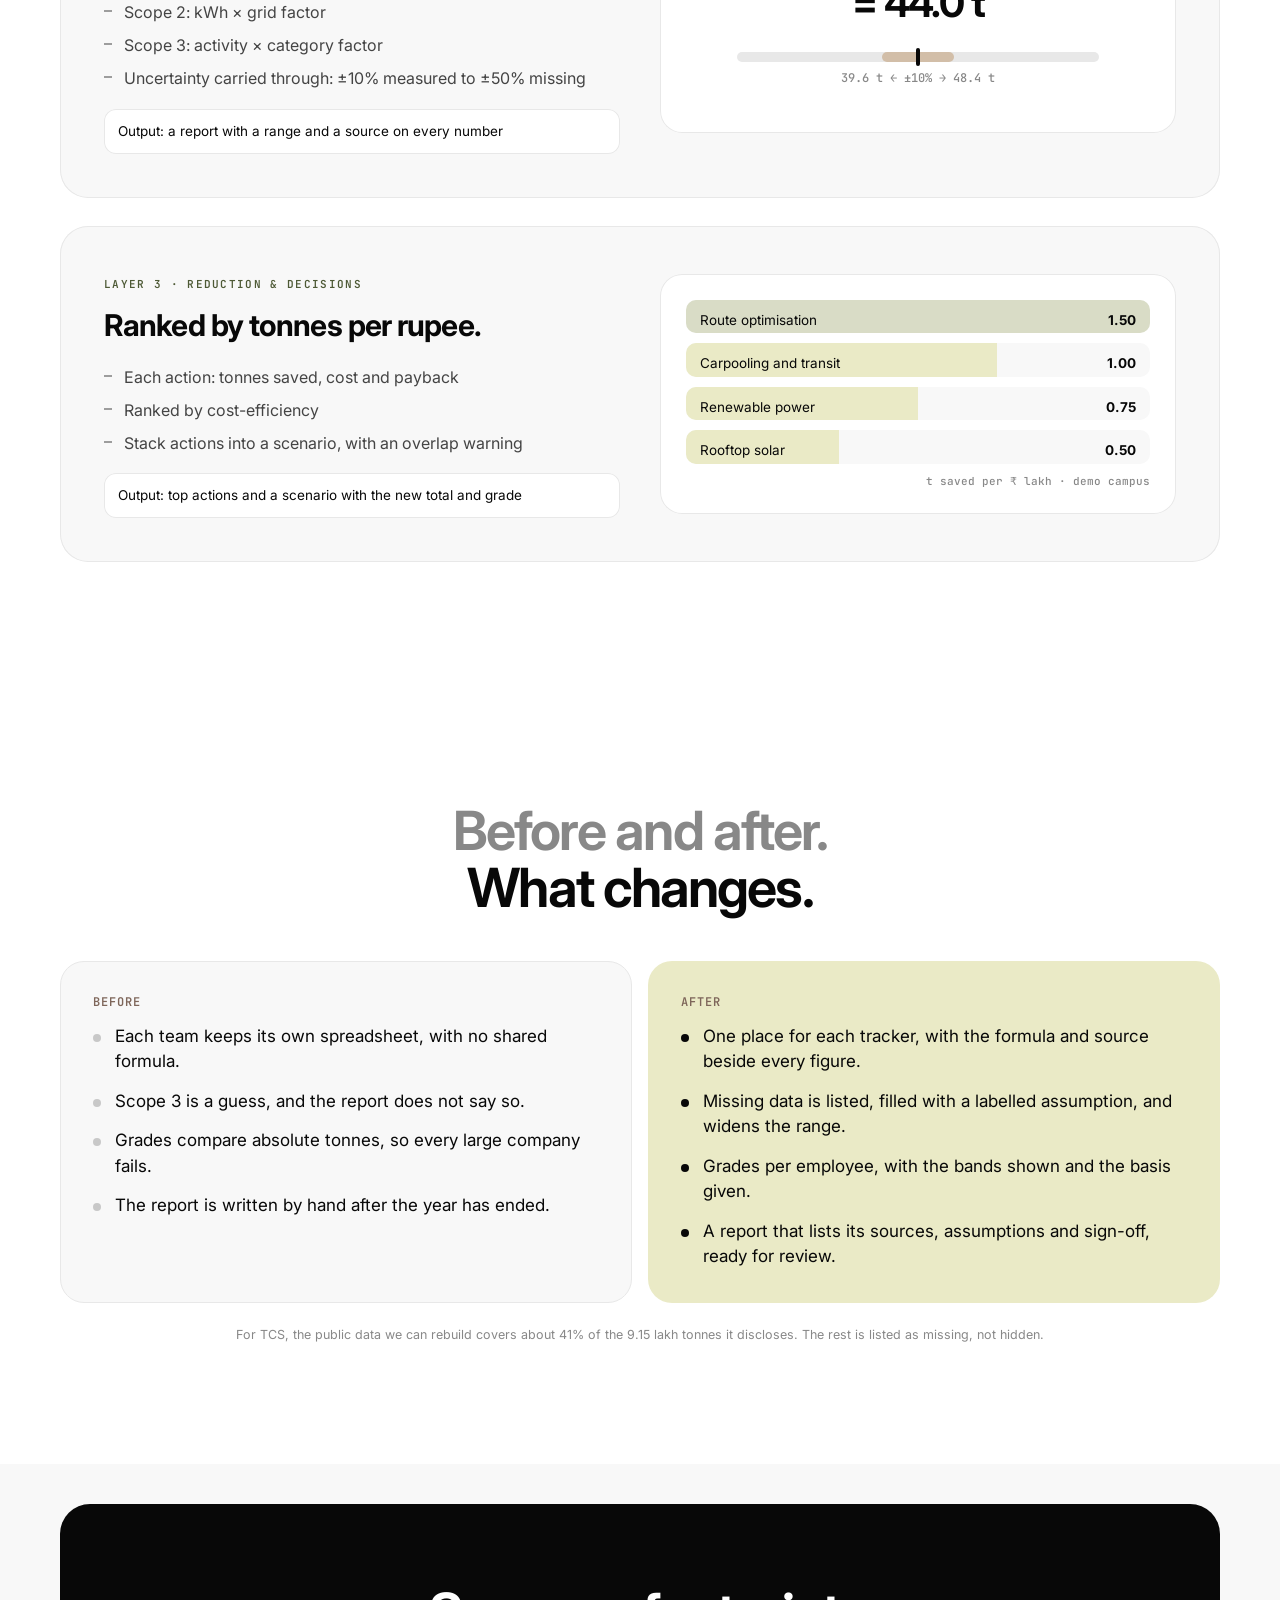
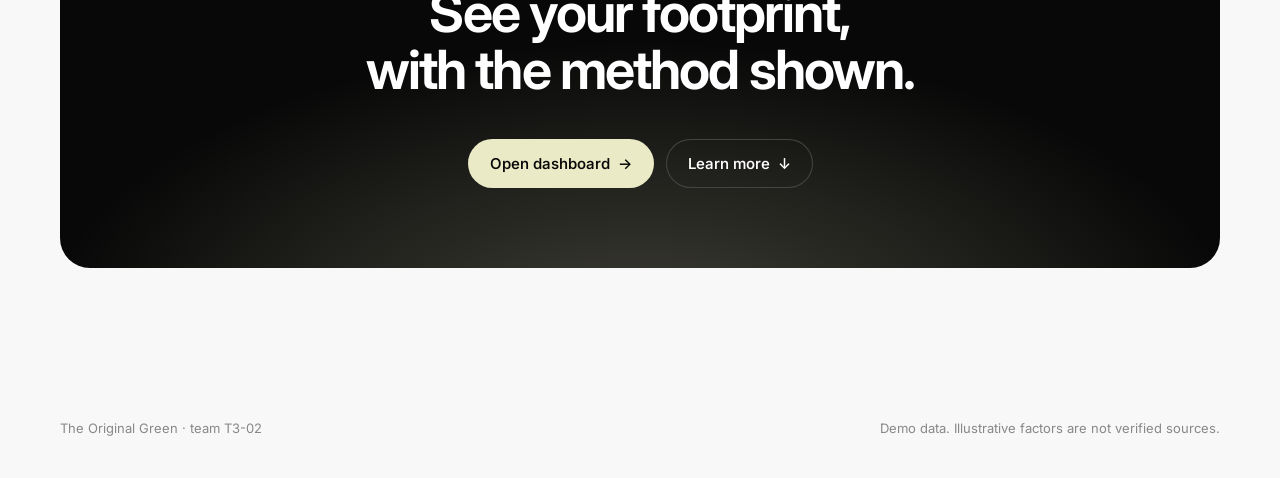
==== commit ca4eccd8: "Individual tracker: the roadmap ticks itself as steps and activities are done The guide is a roadmap" ====
--- a/frontend/index.html
+++ b/frontend/index.html
@@ -290,10 +290,7 @@
     </section>
 
     <!-- 6. Before and after -->
-    <section class="section alt river-bg" id="before-after">
-      <div class="river-stage" id="river-w" aria-hidden="true">
-        <div class="river-scene"><canvas id="river-c"></canvas><img id="river-fb" alt=""></div>
-      </div>
+    <section class="section alt" id="before-after">
       <div class="wrap">
         <h2 class="h2 center reveal"><span class="soft">Before and after.</span><br>What changes.</h2>
         <div class="ba reveal">
@@ -317,7 +314,6 @@
           </div>
         </div>
         <p class="fine reveal center">For TCS, the public data we can rebuild covers about 41% of the 9.15 lakh tonnes it discloses. The rest is listed as missing, not hidden.</p>
-        <p class="river-cap"><span class="st" id="river-st"></span> <span id="river-cap">Waiting for data</span></p>
       </div>
     </section>
 
@@ -341,7 +337,7 @@
     </div>
   </footer>
 
-  <script src="assets/river_flow.js"></script>
+  <script src="assets/ripple.js"></script>
   <script src="assets/home.js"></script>
 </body>
 </html>
--- a/frontend/assets/home.css
+++ b/frontend/assets/home.css
@@ -268,21 +268,9 @@
 .ba-col.before li::before { background: var(--g2); }
 @media (max-width: 760px) { .ba { grid-template-columns: 1fr; } }
 
-/* River scene behind the Before and After section. Comes into focus as you scroll. */
-#before-after.river-bg { background: var(--paper); position: relative; overflow: hidden; isolation: isolate; }
-.river-stage { position: absolute; inset: 0; z-index: 0; pointer-events: none; }
-.river-scene { position: absolute; inset: 0; overflow: hidden;
-  -webkit-mask-image: radial-gradient(ellipse 85% 88% at 50% 50%, #000 66%, transparent 100%);
-  mask-image: radial-gradient(ellipse 85% 88% at 50% 50%, #000 66%, transparent 100%);
-  transition: opacity .8s var(--ease); }
-.river-scene::after { content: ""; position: absolute; inset: 0; background: rgba(248, 248, 248, .58); }
-#river-c, #river-fb { position: absolute; inset: 0; width: 100%; height: 100%; object-fit: cover; display: block; }
-#river-fb { display: none; }
-#river-w.nodata .river-scene { opacity: .3; }
-#before-after.river-bg .river-stage canvas, #before-after.river-bg .river-stage img {
-  filter: blur(calc((1 - var(--f, 0)) * 16px)); opacity: calc(.35 + var(--f, 0) * .65); }
-#before-after.river-bg .wrap { position: relative; z-index: 1; }
-#before-after.river-bg .ba-col { background: rgba(251, 250, 246, .92); backdrop-filter: blur(4px); }
-.river-cap { position: relative; z-index: 1; margin-top: 26px; font-size: 12.5px; color: var(--g3); text-align: center; }
-.river-cap .st { font-weight: 600; color: var(--ink); }
-
+
+/* Click ripple: a mild ring where the page is clicked. Not on hover. */
+.ripple { position: fixed; width: 0; height: 0; border-radius: 50%; transform: translate(-50%, -50%);
+  border: 1.5px solid rgba(78, 90, 54, .5); background: radial-gradient(circle, rgba(185, 196, 160, .16) 40%, transparent 70%);
+  pointer-events: none; z-index: 300; animation: ripple-out 1.1s ease-out forwards; }
+@keyframes ripple-out { from { width: 0; height: 0; opacity: .6; } to { width: 240px; height: 240px; opacity: 0; } }
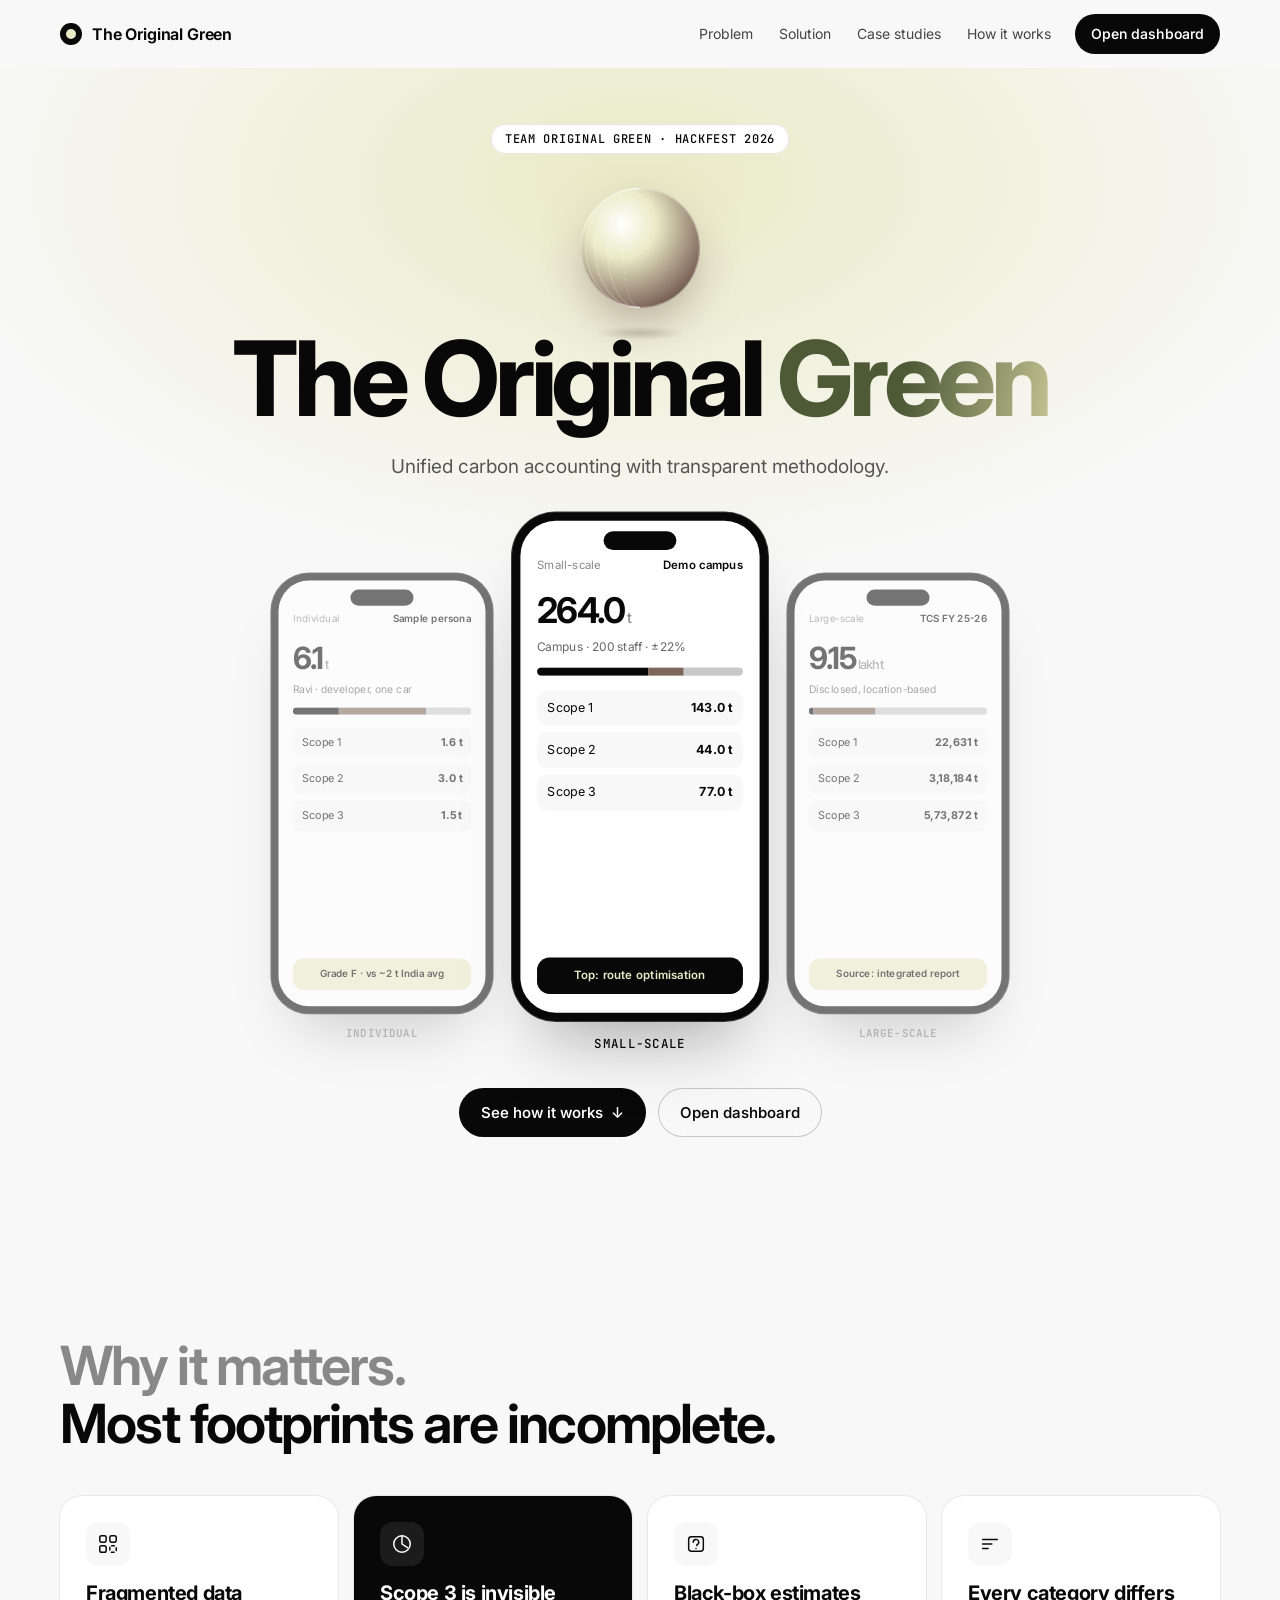
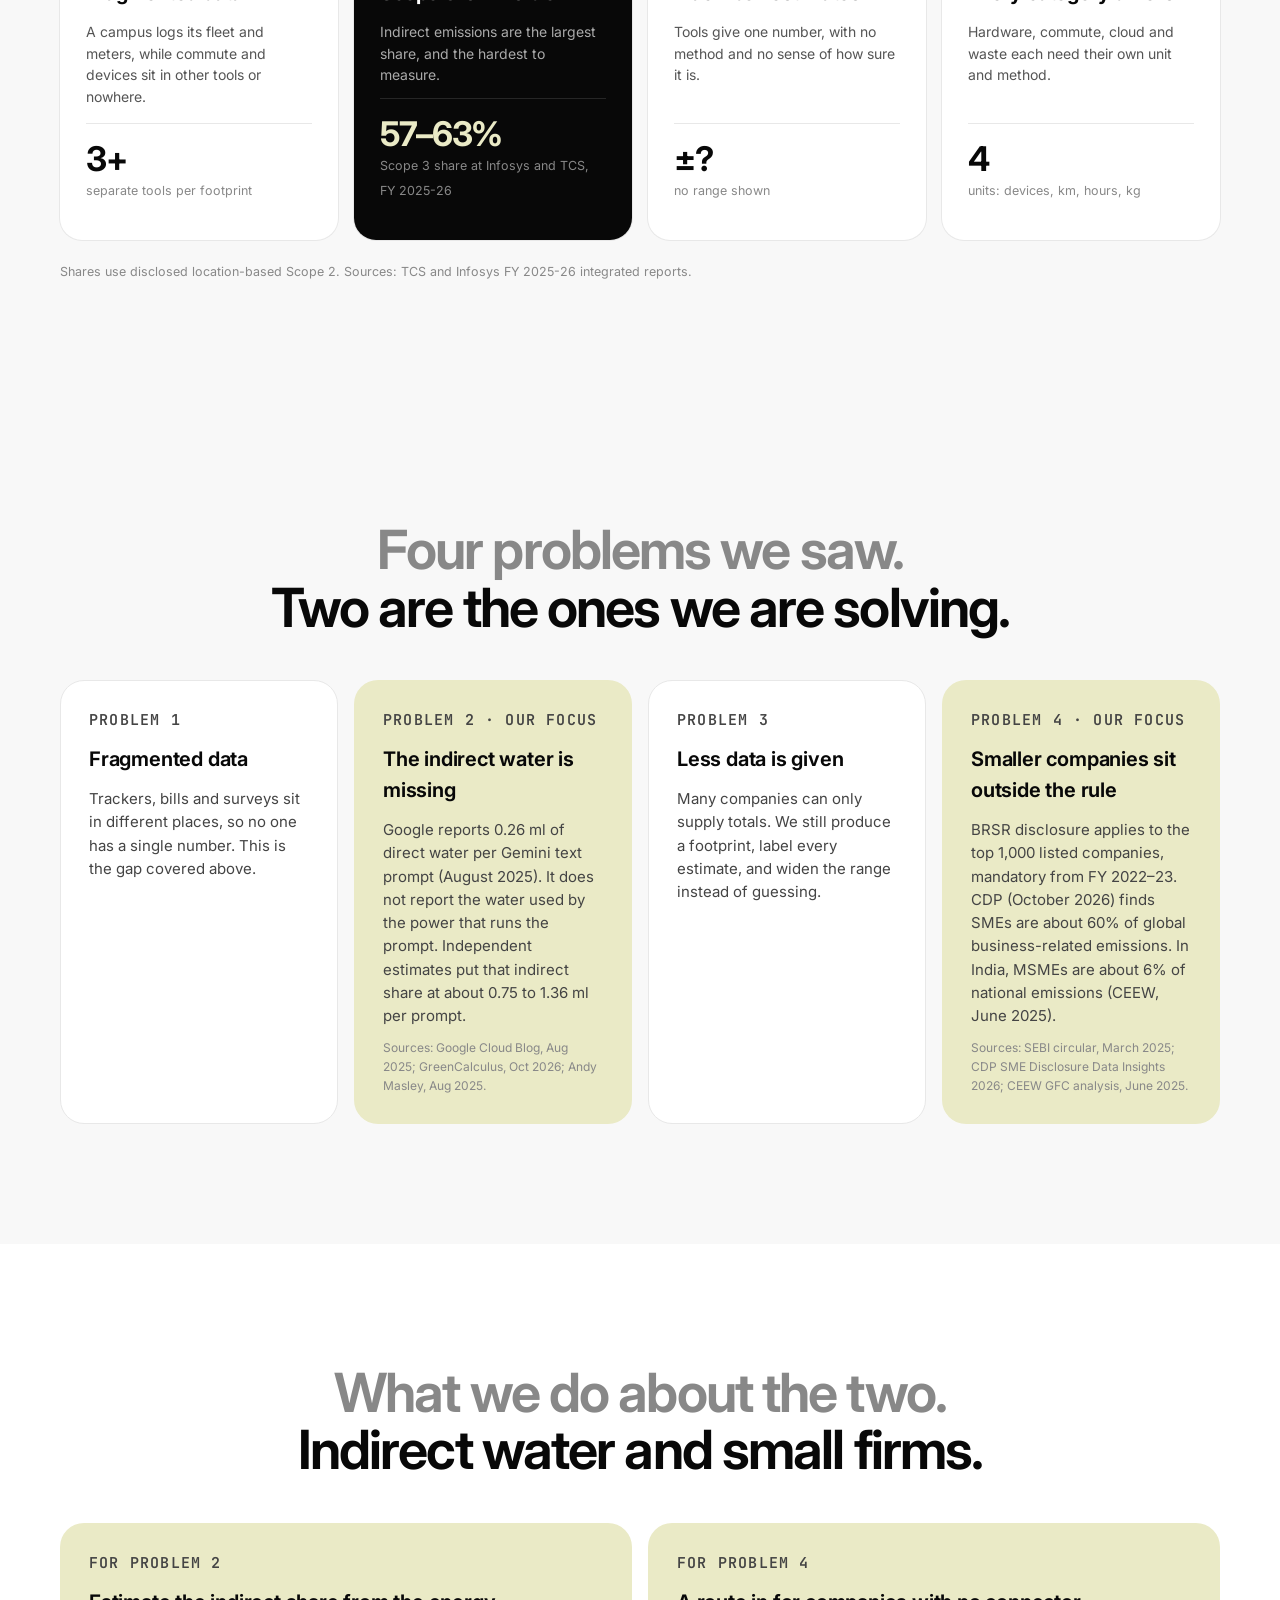
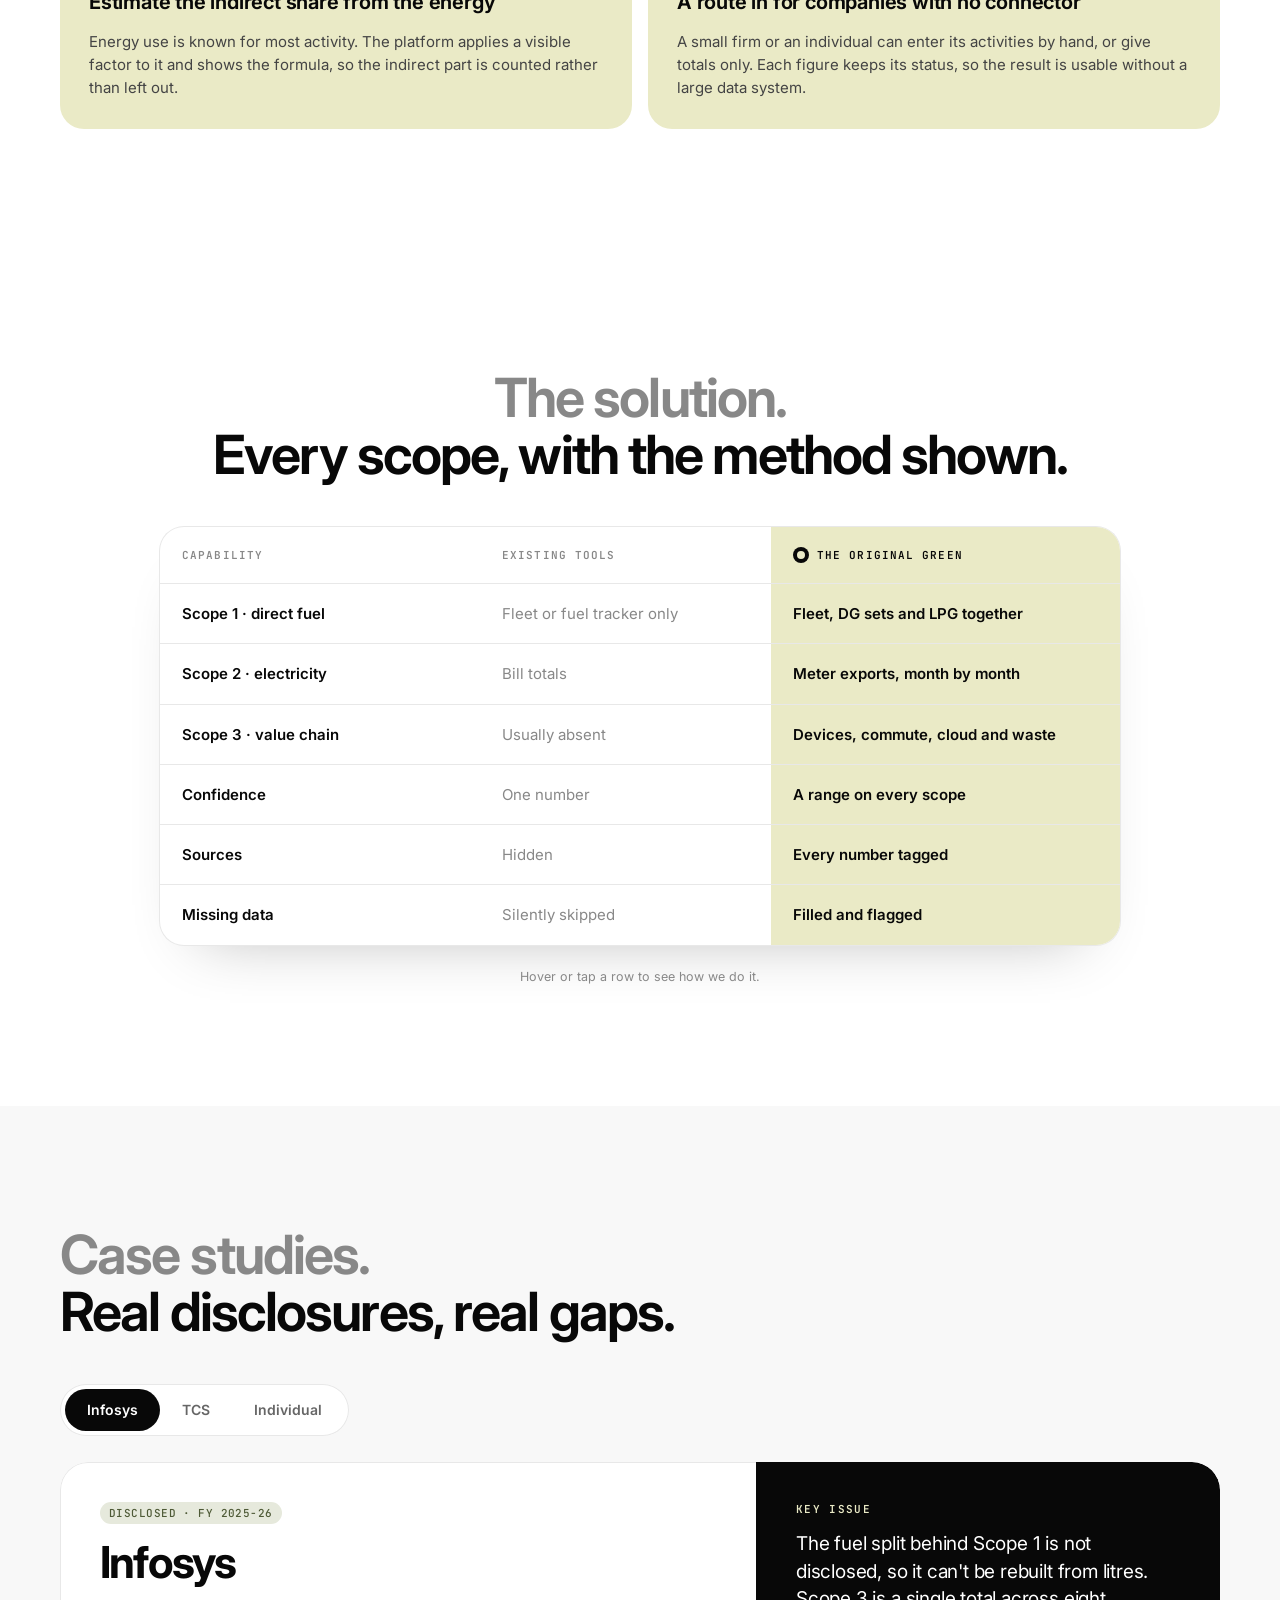
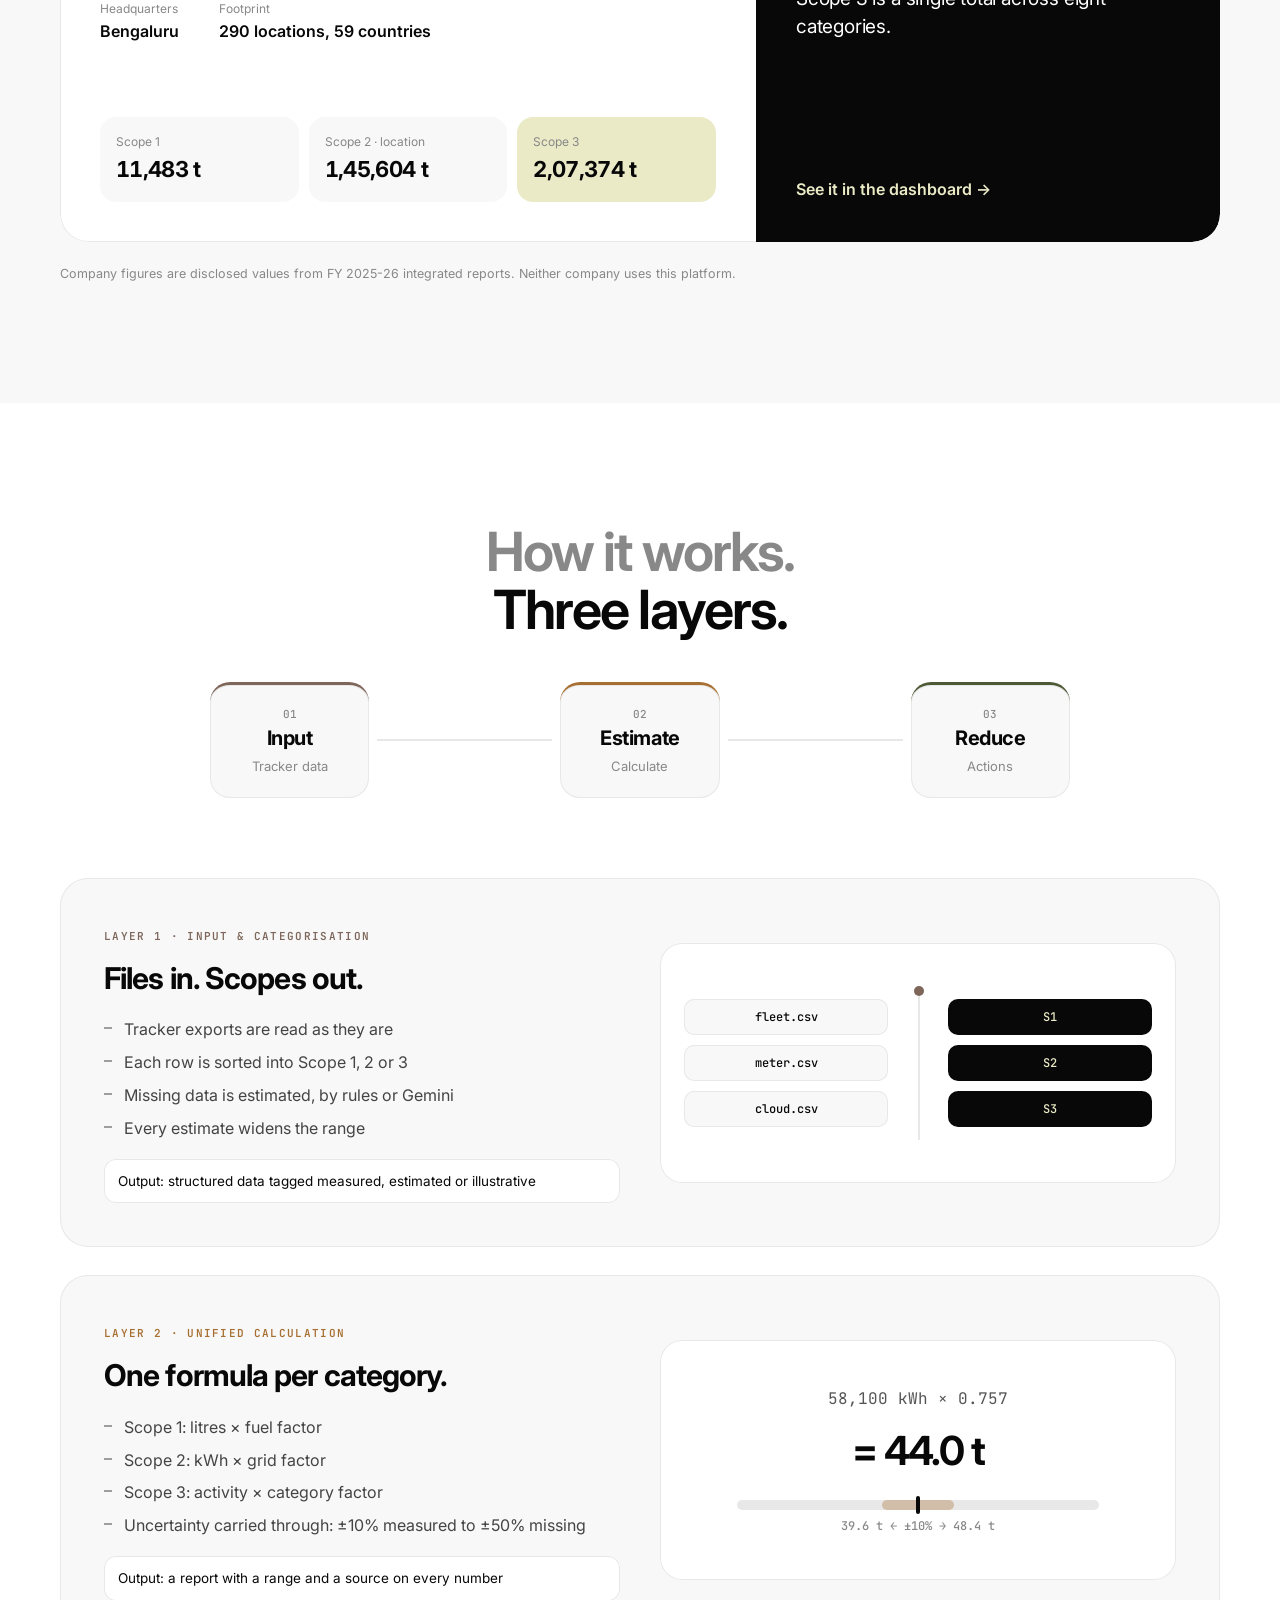
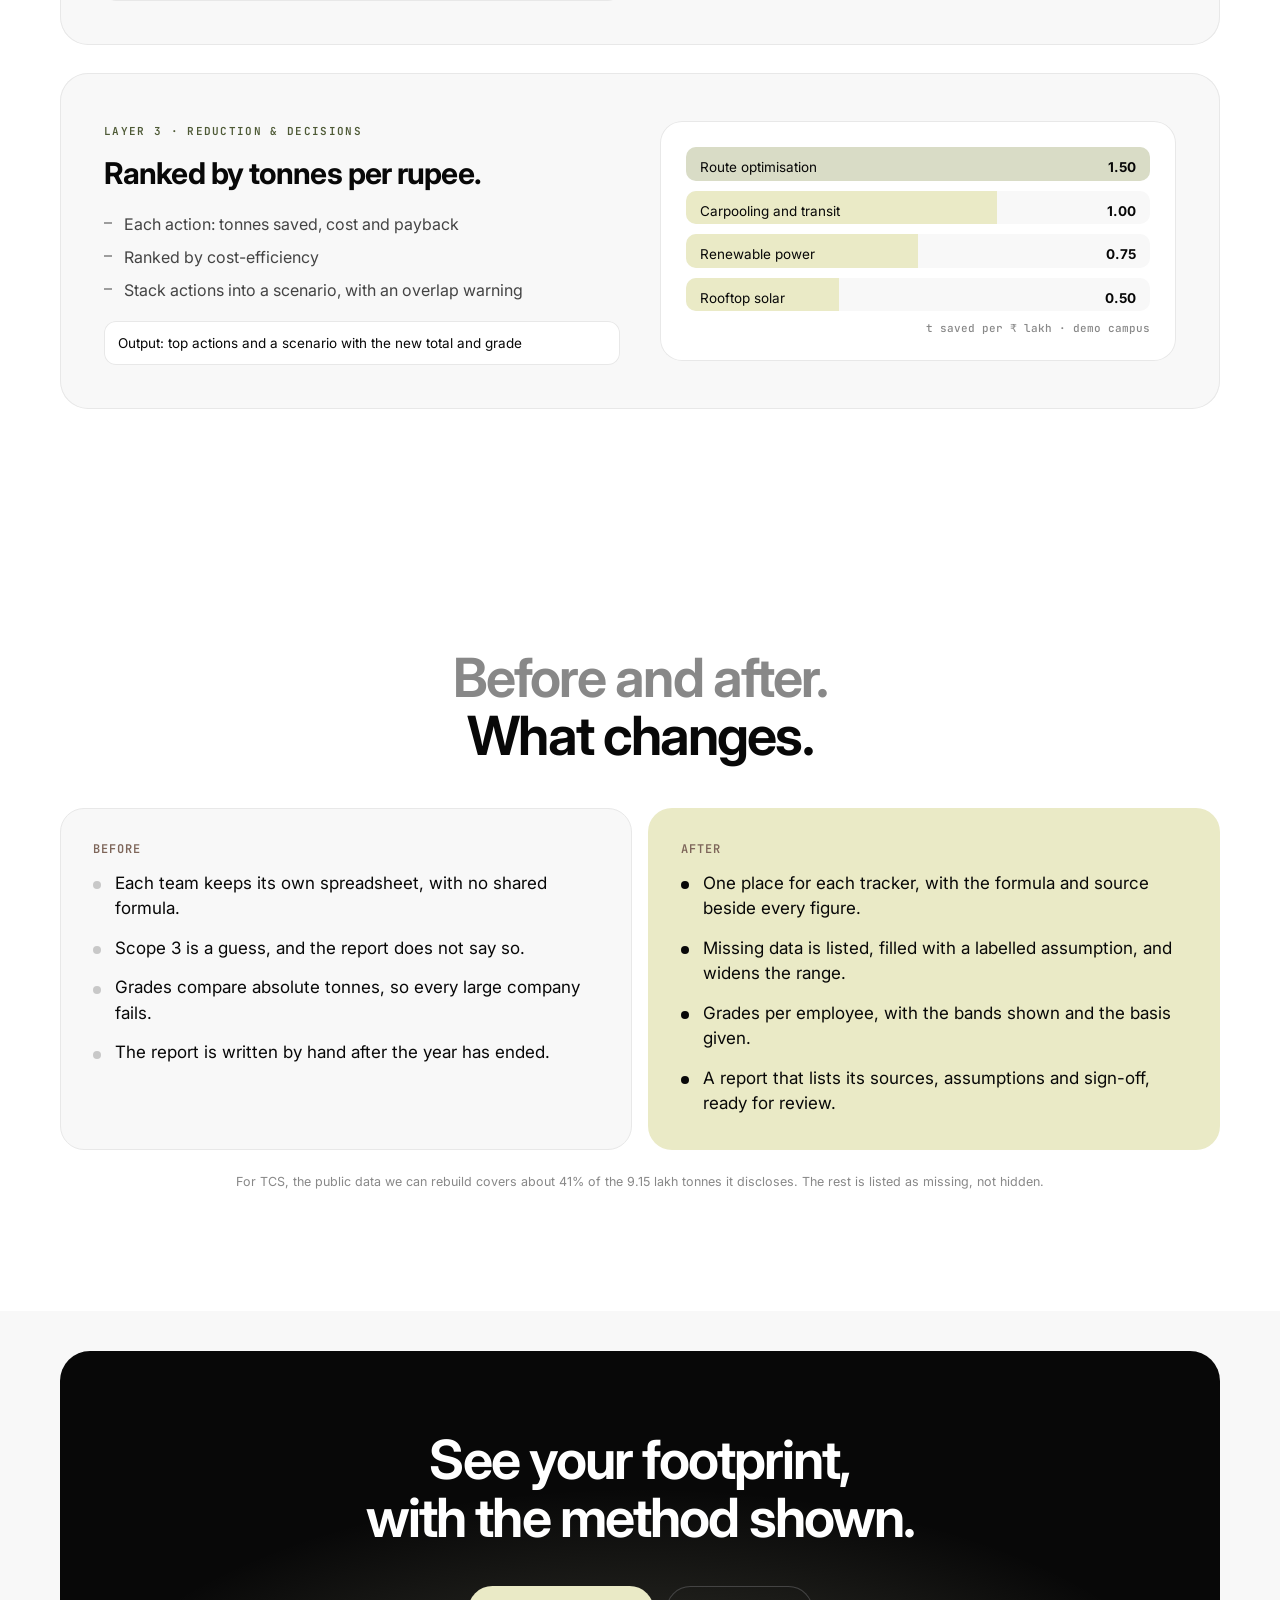
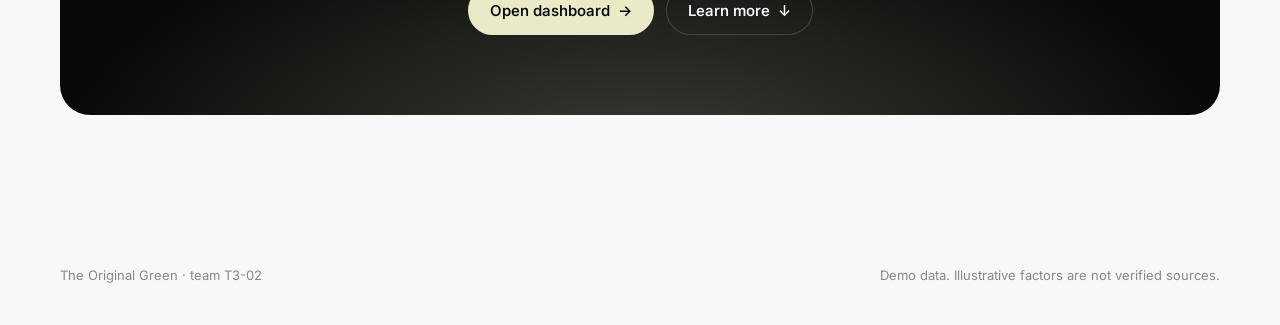
==== commit af982dee: "Landing: four problems we saw, and what we do about the two we are solving Adds a problems section a" ====
--- a/frontend/index.html
+++ b/frontend/index.html
@@ -125,6 +125,55 @@
     </section>
 
     <!-- 3. Comparison -->
+    <!-- Problems we saw -->
+    <section class="section" id="problems">
+      <div class="wrap">
+        <h2 class="h2 center reveal"><span class="soft">Four problems we saw.</span><br>Two are the ones we are solving.</h2>
+        <div class="prob-grid">
+          <article class="prob reveal">
+            <p class="prob-tag">Problem 1</p>
+            <h3>Fragmented data</h3>
+            <p>Trackers, bills and surveys sit in different places, so no one has a single number. This is the gap covered above.</p>
+          </article>
+          <article class="prob hot reveal d1">
+            <p class="prob-tag">Problem 2 · Our focus</p>
+            <h3>The indirect water is missing</h3>
+            <p>Google reports 0.26 ml of direct water per Gemini text prompt (August 2025). It does not report the water used by the power that runs the prompt. Independent estimates put that indirect share at about 0.75 to 1.36 ml per prompt.</p>
+            <p class="prob-src">Sources: Google Cloud Blog, Aug 2025; GreenCalculus, Oct 2026; Andy Masley, Aug 2025.</p>
+          </article>
+          <article class="prob reveal d2">
+            <p class="prob-tag">Problem 3</p>
+            <h3>Less data is given</h3>
+            <p>Many companies can only supply totals. We still produce a footprint, label every estimate, and widen the range instead of guessing.</p>
+          </article>
+          <article class="prob hot reveal d3">
+            <p class="prob-tag">Problem 4 · Our focus</p>
+            <h3>Smaller companies sit outside the rule</h3>
+            <p>BRSR disclosure applies to the top 1,000 listed companies, mandatory from FY 2022–23. CDP (October 2026) finds SMEs are about 60% of global business-related emissions. In India, MSMEs are about 6% of national emissions (CEEW, June 2025).</p>
+            <p class="prob-src">Sources: SEBI circular, March 2025; CDP SME Disclosure Data Insights 2026; CEEW GFC analysis, June 2025.</p>
+          </article>
+        </div>
+      </div>
+    </section>
+
+    <section class="section alt" id="solving">
+      <div class="wrap">
+        <h2 class="h2 center reveal"><span class="soft">What we do about the two.</span><br>Indirect water and small firms.</h2>
+        <div class="prob-grid two">
+          <article class="prob hot reveal">
+            <p class="prob-tag">For problem 2</p>
+            <h3>Estimate the indirect share from the energy</h3>
+            <p>Energy use is known for most activity. The platform applies a visible factor to it and shows the formula, so the indirect part is counted rather than left out.</p>
+          </article>
+          <article class="prob hot reveal d1">
+            <p class="prob-tag">For problem 4</p>
+            <h3>A route in for companies with no connector</h3>
+            <p>A small firm or an individual can enter its activities by hand, or give totals only. Each figure keeps its status, so the result is usable without a large data system.</p>
+          </article>
+        </div>
+      </div>
+    </section>
+
     <section class="section alt" id="compare">
       <div class="wrap">
         <h2 class="h2 center reveal"><span class="soft">The solution.</span><br>Every scope, with the method shown.</h2>
--- a/frontend/assets/home.css
+++ b/frontend/assets/home.css
@@ -274,3 +274,15 @@
   border: 1.5px solid rgba(78, 90, 54, .5); background: radial-gradient(circle, rgba(185, 196, 160, .16) 40%, transparent 70%);
   pointer-events: none; z-index: 300; animation: ripple-out 1.1s ease-out forwards; }
 @keyframes ripple-out { from { width: 0; height: 0; opacity: .6; } to { width: 240px; height: 240px; opacity: 0; } }
+
+/* Problems we saw */
+.prob-grid { display: grid; grid-template-columns: repeat(4, minmax(0, 1fr)); gap: 16px; }
+.prob-grid.two { grid-template-columns: repeat(2, minmax(0, 1fr)); }
+.prob { background: var(--white); border: 1px solid var(--g1); border-radius: 24px; padding: 28px; display: grid; gap: 12px; align-content: start; }
+.prob h3 { font-size: 20px; font-weight: 650; letter-spacing: -.01em; }
+.prob p { font-size: 15px; line-height: 1.55; color: #444; }
+.prob-tag { font: 600 11px var(--mono); letter-spacing: .08em; text-transform: uppercase; color: var(--stone); }
+.prob.hot { background: var(--cream); border-color: transparent; }
+.prob-src { font-size: 12px !important; color: var(--g3) !important; }
+@media (max-width: 960px) { .prob-grid, .prob-grid.two { grid-template-columns: 1fr; } }
+
